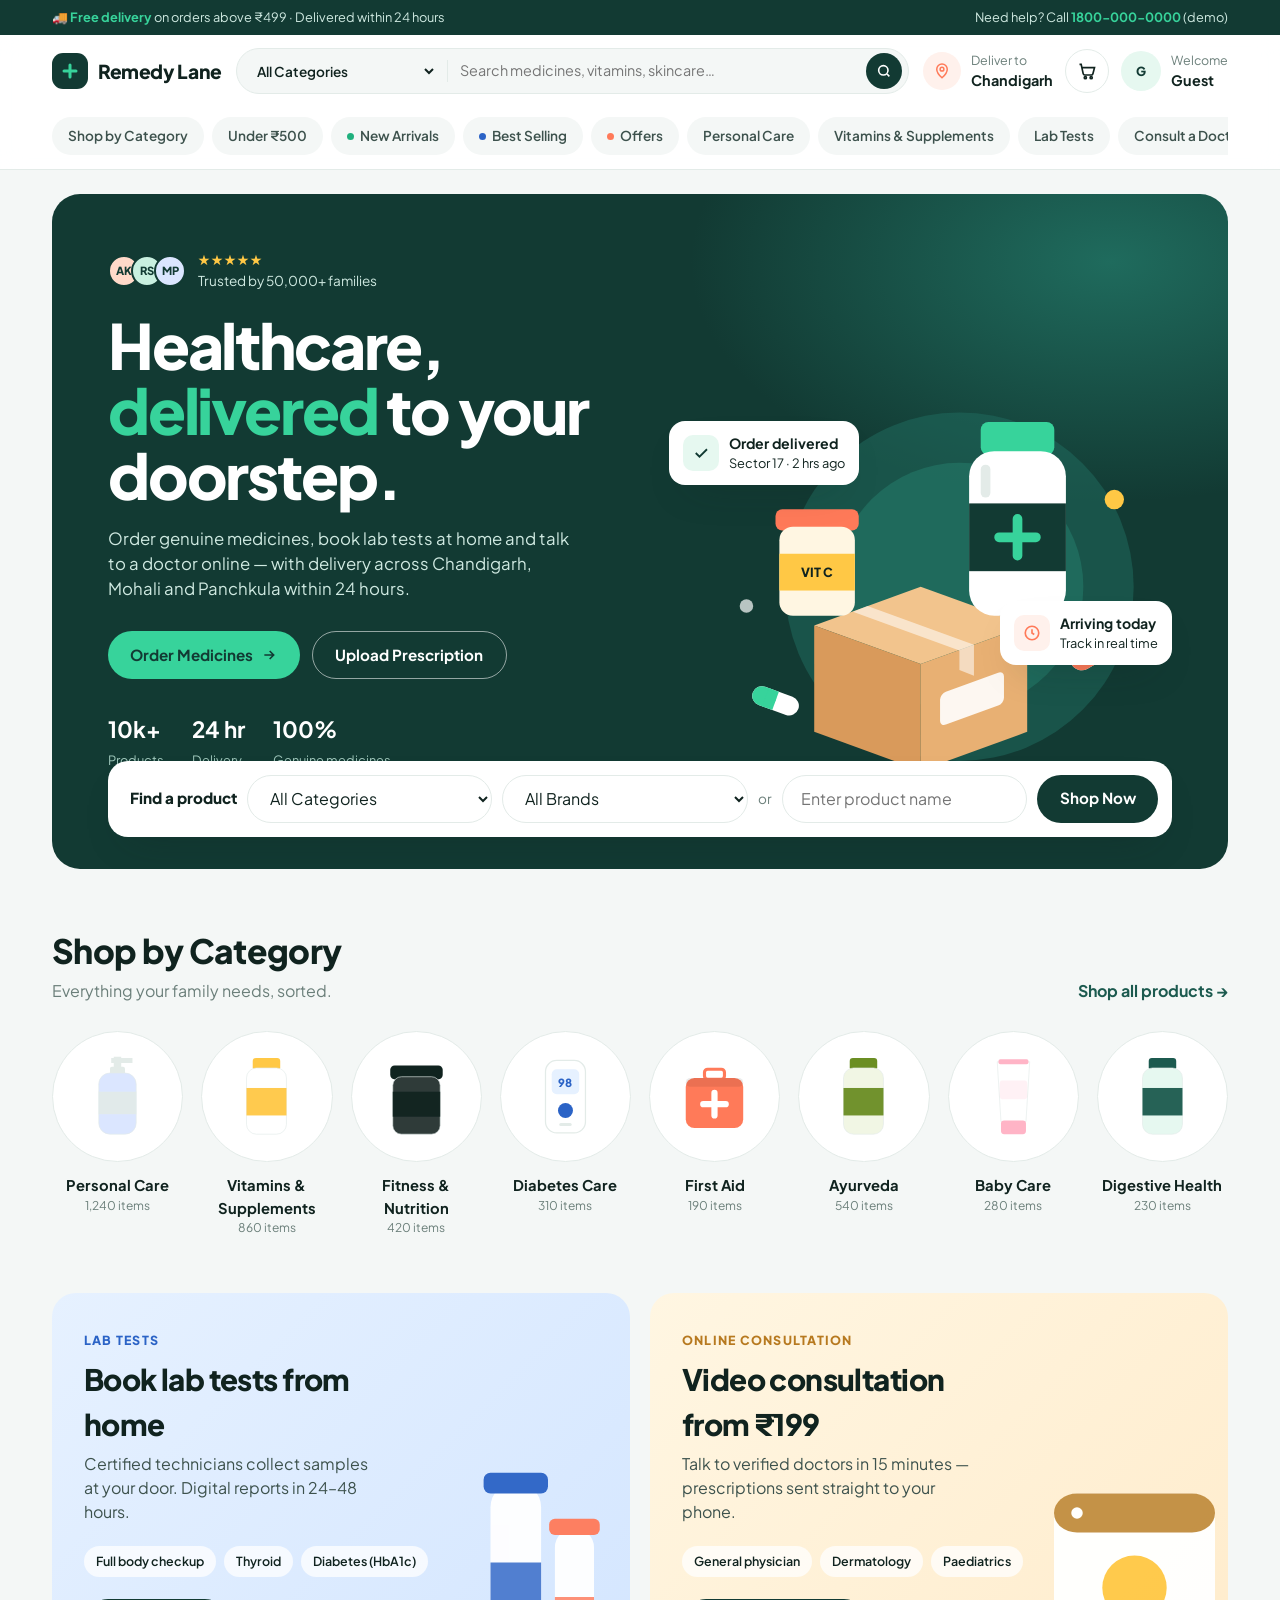
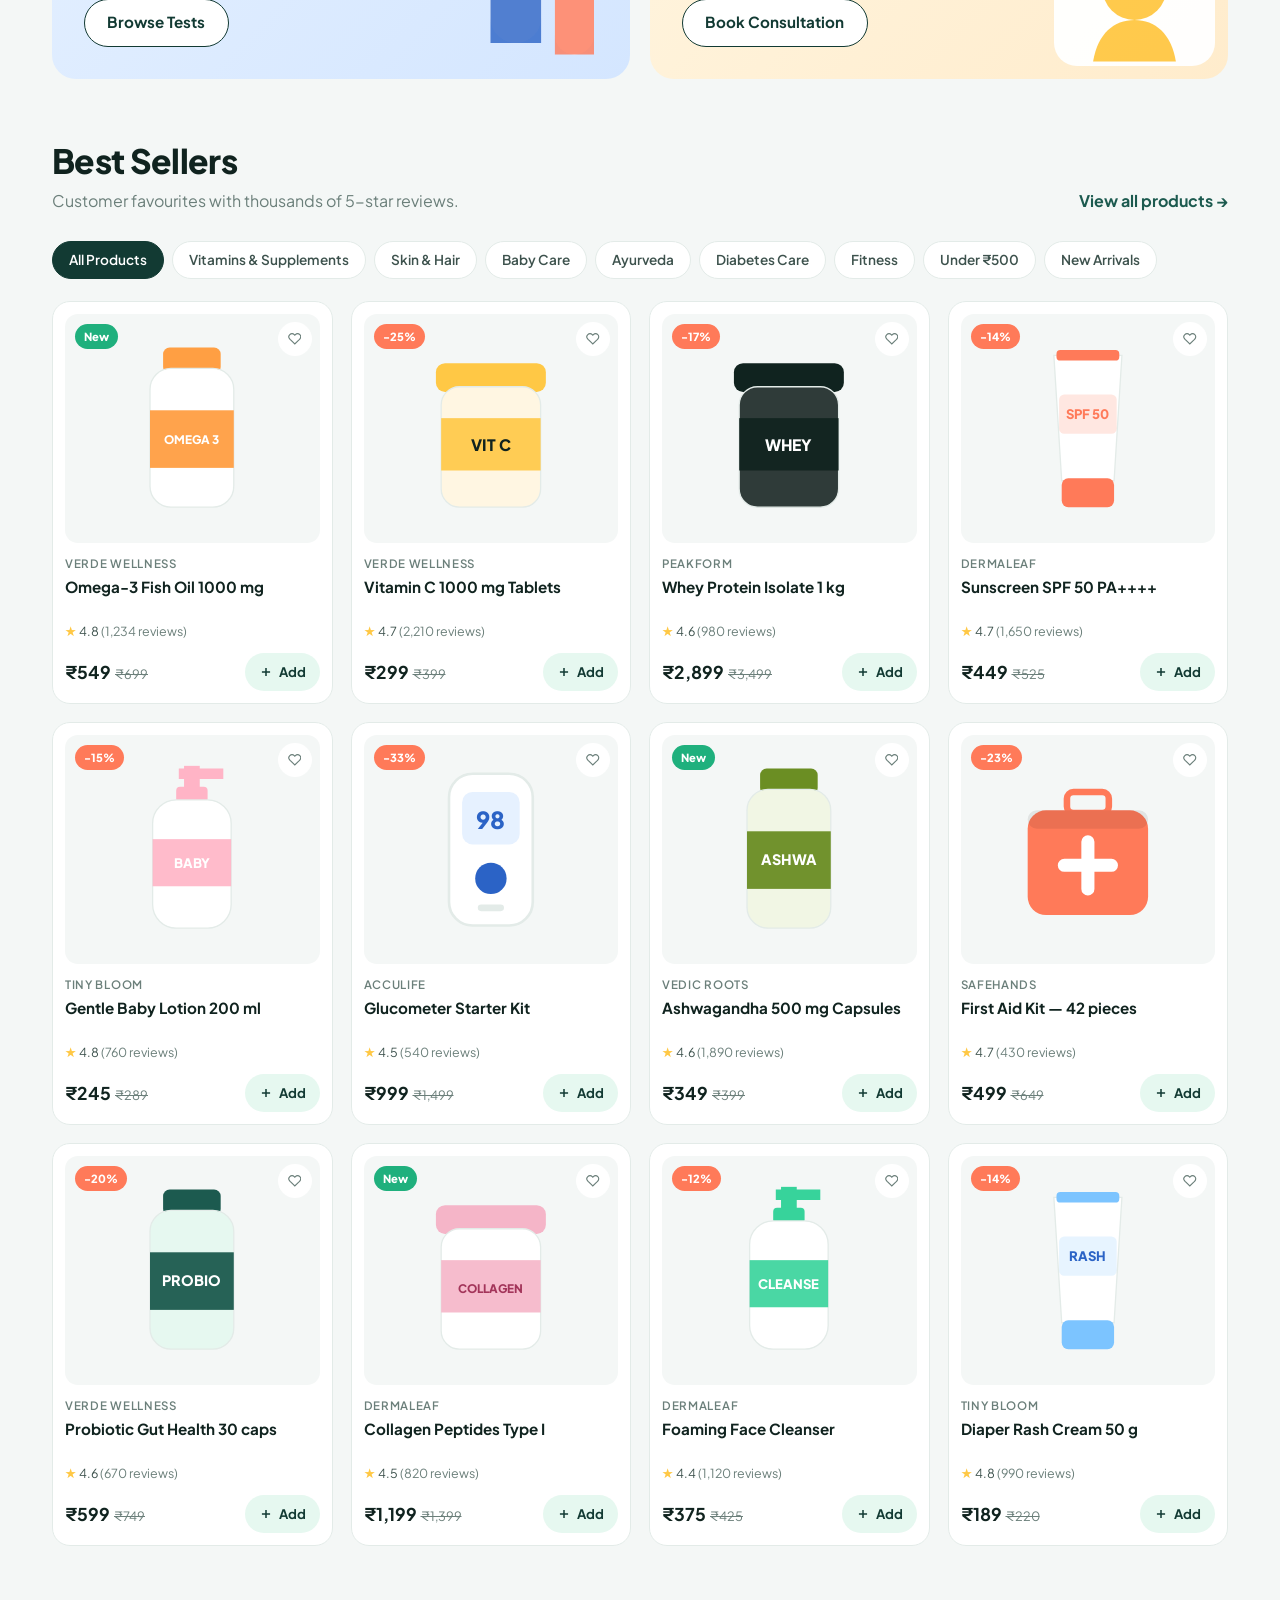
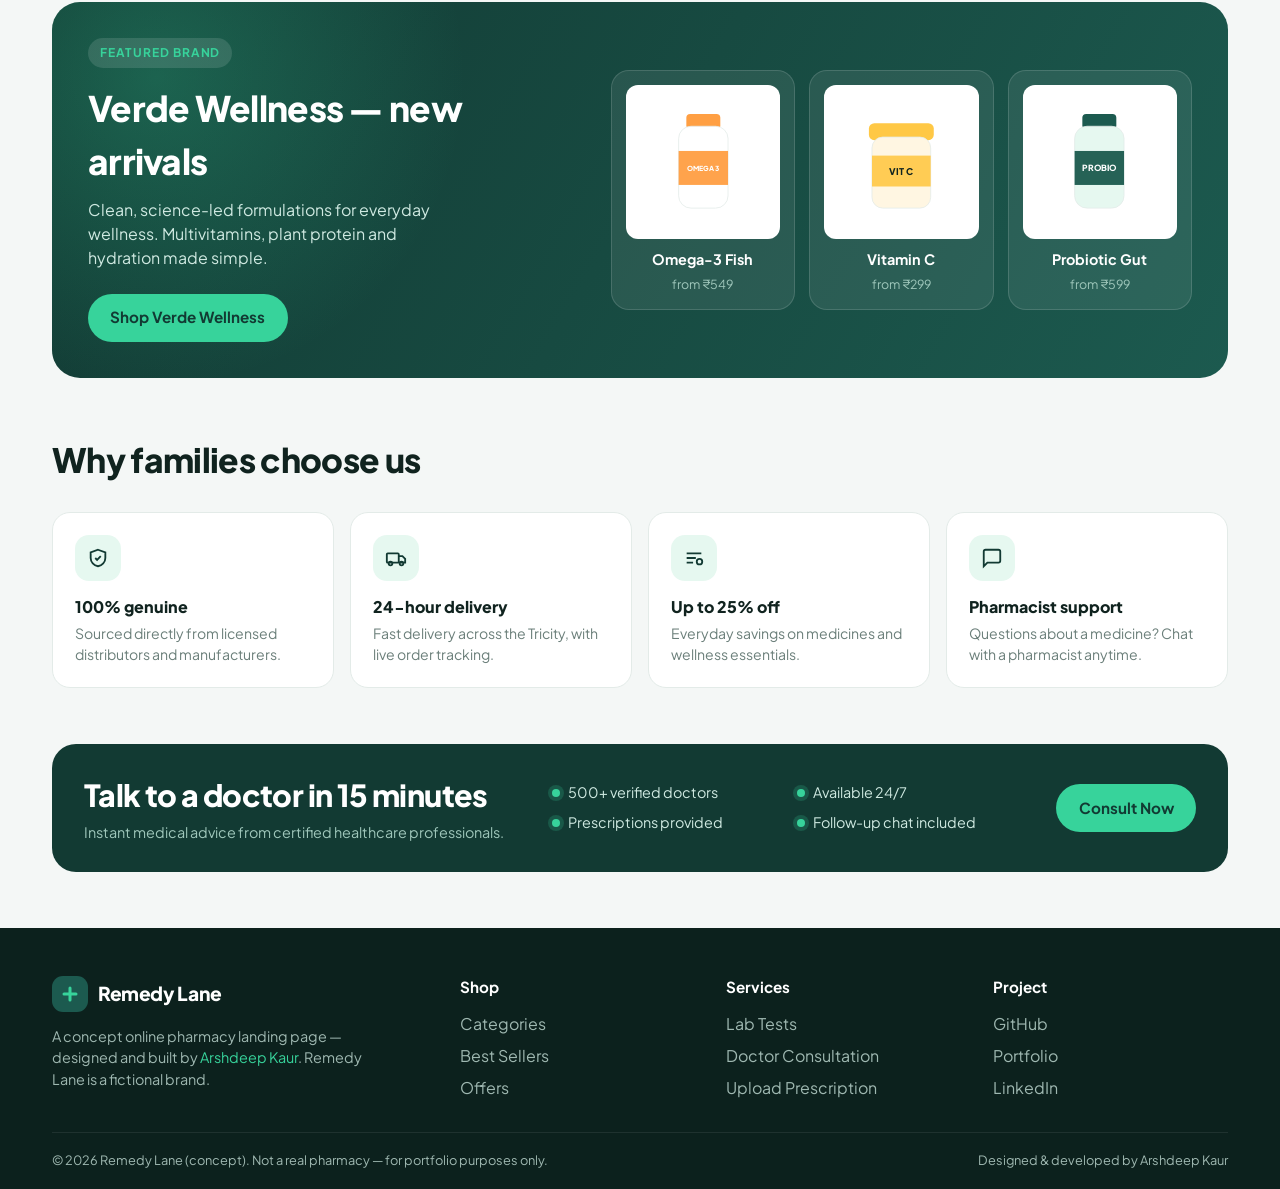
==== index.html @ 4206d6f5 "Add Remedy Lane pharmacy landing page" ====
<!DOCTYPE html>
<html lang="en">
<head>
  <!-- =========================================================
       Remedy Lane — Online Pharmacy Landing Page
       Concept project by Arshdeep Kaur. Fictional brand.
       Single file, no build step, no external JS/CSS frameworks.
       ========================================================= -->
  <meta charset="UTF-8" />
  <meta name="viewport" content="width=device-width, initial-scale=1.0" />
  <title>Remedy Lane — Medicines & Wellness Delivered in Chandigarh</title>
  <meta name="description" content="Order medicines, vitamins and wellness products online, book lab tests at home and consult doctors by video. Delivery across Chandigarh, Mohali and Panchkula within 24 hours." />
  <meta name="author" content="Arshdeep Kaur" />
  <meta name="theme-color" content="#123a33" />
  <link rel="canonical" href="https://arshiiiverse.github.io/remedy-lane/" />
  <meta property="og:title" content="Remedy Lane — Healthcare delivered to your doorstep" />
  <meta property="og:description" content="Medicines, lab tests and doctor consultations — delivered within 24 hours." />
  <meta property="og:type" content="website" />
  <meta property="og:url" content="https://arshiiiverse.github.io/remedy-lane/" />
  <link rel="icon" href="data:image/svg+xml,%3Csvg xmlns='http://www.w3.org/2000/svg' viewBox='0 0 64 64'%3E%3Crect width='64' height='64' rx='16' fill='%23123a33'/%3E%3Cpath d='M32 16v32M16 32h32' stroke='%2337d39b' stroke-width='9' stroke-linecap='round'/%3E%3C/svg%3E" />

  <link rel="preconnect" href="https://fonts.googleapis.com" />
  <link rel="preconnect" href="https://fonts.gstatic.com" crossorigin />
  <link href="https://fonts.googleapis.com/css2?family=Plus+Jakarta+Sans:wght@400;500;600;700;800&display=swap" rel="stylesheet" />

  <script type="application/ld+json">
  {
    "@context": "https://schema.org",
    "@type": "Pharmacy",
    "name": "Remedy Lane",
    "description": "Online pharmacy with 24-hour medicine delivery, home lab tests and video doctor consultations.",
    "areaServed": ["Chandigarh", "Mohali", "Panchkula"],
    "url": "https://arshiiiverse.github.io/remedy-lane/"
  }
  </script>

  <style>
    /* ---------- Tokens ---------- */
    :root {
      --ink: #10231f;
      --ink-soft: #3d524d;
      --muted: #6b7f7a;
      --line: #e3ebe8;
      --bg: #f4f7f6;
      --surface: #ffffff;
      --brand: #123a33;        /* deep pine */
      --brand-2: #1c5a4f;
      --mint: #37d39b;         /* action green */
      --mint-dark: #1fb07d;
      --mint-tint: #e6f8f0;
      --coral: #ff7a59;        /* discounts / badges */
      --sun: #ffc845;
      --radius: 18px;
      --shadow: 0 18px 40px -22px rgba(16, 35, 31, .35);
    }

    /* ---------- Base ---------- */
    *, *::before, *::after { box-sizing: border-box; }
    html { scroll-behavior: smooth; }
    body {
      margin: 0; font-family: 'Plus Jakarta Sans', system-ui, sans-serif;
      color: var(--ink); background: var(--bg); line-height: 1.5;
      -webkit-font-smoothing: antialiased;
    }
    h1, h2, h3, h4, p { margin: 0; }
    a { color: inherit; text-decoration: none; }
    button, input, select { font: inherit; color: inherit; }
    button { cursor: pointer; border: 0; background: none; }
    img, svg { display: block; max-width: 100%; }
    ul { list-style: none; margin: 0; padding: 0; }
    :focus-visible { outline: 2px solid var(--mint-dark); outline-offset: 3px; border-radius: 8px; }
    .sr-only { position: absolute; width: 1px; height: 1px; overflow: hidden; clip: rect(0 0 0 0); white-space: nowrap; }

    .wrap { width: 100%; max-width: 1240px; margin-inline: auto; padding-inline: 20px; }
    @media (min-width: 768px) { .wrap { padding-inline: 32px; } }
    section { padding-block: 56px; scroll-margin-top: 130px; }

    .btn {
      display: inline-flex; align-items: center; justify-content: center; gap: .5rem;
      height: 48px; padding: 0 1.4rem; border-radius: 999px; font-weight: 700; font-size: .95rem;
      transition: background .2s, color .2s, transform .15s, box-shadow .2s; white-space: nowrap;
    }
    .btn:active { transform: translateY(1px); }
    .btn-mint { background: var(--mint); color: var(--brand); }
    .btn-mint:hover { background: #4fe0ab; box-shadow: 0 10px 24px -10px rgba(55, 211, 155, .8); }
    .btn-ghost { border: 1.5px solid rgba(255,255,255,.55); color: #fff; }
    .btn-ghost:hover { background: rgba(255,255,255,.1); }
    .btn-dark { background: var(--brand); color: #fff; }
    .btn-dark:hover { background: var(--brand-2); }
    .btn-outline { border: 1.5px solid var(--brand); color: var(--brand); background: #fff; }
    .btn-outline:hover { background: var(--brand); color: #fff; }

    .section-head { display: flex; align-items: end; justify-content: space-between; gap: 1rem; margin-bottom: 28px; flex-wrap: wrap; }
    .section-head h2 { font-size: clamp(1.6rem, 3vw, 2.1rem); font-weight: 800; letter-spacing: -.02em; }
    .section-head p { color: var(--muted); margin-top: 4px; }
    .link-arrow { font-weight: 700; color: var(--brand-2); display: inline-flex; align-items: center; gap: .35rem; }
    .link-arrow:hover { color: var(--mint-dark); }

    /* ---------- Top strip ---------- */
    .strip { background: var(--brand); color: #cfe9e1; font-size: .8rem; }
    .strip .wrap { display: flex; justify-content: space-between; gap: 1rem; padding-block: 8px; }
    .strip b { color: var(--mint); }
    .strip .hide-sm { display: none; }
    @media (min-width: 768px) { .strip .hide-sm { display: block; } }

    /* ---------- Header ---------- */
    .header { position: sticky; top: 0; z-index: 40; background: rgba(255,255,255,.92); backdrop-filter: blur(12px); border-bottom: 1px solid var(--line); }
    .header-row { display: flex; align-items: center; gap: 14px; height: 72px; }
    .logo { display: flex; align-items: center; gap: 10px; font-weight: 800; font-size: 1.2rem; letter-spacing: -.02em; flex-shrink: 0; }
    .logo-mark { width: 36px; height: 36px; border-radius: 11px; background: var(--brand); display: grid; place-items: center; }
    .search {
      flex: 1; display: none; align-items: center; height: 46px; background: var(--bg);
      border: 1px solid var(--line); border-radius: 999px; padding: 0 6px 0 16px; gap: 10px;
    }
    .search select { border: 0; background: transparent; font-weight: 600; font-size: .85rem; padding-right: 4px; }
    .search .divider { width: 1px; height: 22px; background: var(--line); }
    .search input { flex: 1; border: 0; background: transparent; outline: none; font-size: .9rem; min-width: 0; }
    .search button { width: 36px; height: 36px; border-radius: 50%; background: var(--brand); color: #fff; display: grid; place-items: center; }
    .location { display: none; align-items: center; gap: 10px; font-size: .78rem; color: var(--muted); }
    .location .pin { width: 38px; height: 38px; border-radius: 50%; background: #fff1ec; color: var(--coral); display: grid; place-items: center; }
    .location b { display: block; color: var(--ink); font-size: .9rem; }
    .icon-btn { position: relative; width: 44px; height: 44px; border-radius: 50%; border: 1px solid var(--line); display: grid; place-items: center; background: #fff; flex-shrink: 0; }
    .icon-btn:hover { border-color: var(--brand); }
    .cart-count {
      position: absolute; top: -4px; right: -4px; min-width: 20px; height: 20px; padding: 0 5px; border-radius: 999px;
      background: var(--coral); color: #fff; font-size: .7rem; font-weight: 800; display: grid; place-items: center;
      transform: scale(0); transition: transform .2s;
    }
    .cart-count.show { transform: scale(1); }
    .cart-count.bump { animation: bump .35s; }
    @keyframes bump { 50% { transform: scale(1.35); } }
    .account { display: none; align-items: center; gap: 10px; font-size: .78rem; color: var(--muted); }
    .account .avatar { width: 40px; height: 40px; border-radius: 50%; background: var(--mint-tint); color: var(--brand); font-weight: 800; display: grid; place-items: center; }
    .account b { display: block; color: var(--ink); font-size: .9rem; }
    .header-right { margin-left: auto; display: flex; align-items: center; gap: 12px; }
    @media (min-width: 900px) { .search { display: flex; } .header-right { margin-left: 0; } }
    @media (min-width: 1100px) { .location, .account { display: flex; } }

    .cat-nav { display: flex; gap: 8px; overflow-x: auto; padding-block: 10px 14px; scrollbar-width: none; }
    .cat-nav::-webkit-scrollbar { display: none; }
    .cat-nav a {
      flex-shrink: 0; height: 38px; padding: 0 16px; border-radius: 999px; background: var(--bg);
      display: inline-flex; align-items: center; gap: 6px; font-size: .85rem; font-weight: 600; color: var(--ink-soft);
      transition: background .2s, color .2s;
    }
    .cat-nav a:hover { background: var(--brand); color: #fff; }
    .cat-nav .dot { width: 7px; height: 7px; border-radius: 50%; }

    /* ---------- Hero ---------- */
    .hero { padding-top: 24px; padding-bottom: 0; }
    .hero-card {
      position: relative; overflow: hidden; border-radius: 28px; color: #fff;
      background: radial-gradient(700px 400px at 90% 10%, #1f6b5d 0%, transparent 60%), var(--brand);
      padding: 40px 24px 0;
    }
    @media (min-width: 768px) { .hero-card { padding: 56px 56px 0; } }
    .hero-grid { display: grid; gap: 32px; align-items: center; }
    @media (min-width: 960px) { .hero-grid { grid-template-columns: 1.05fr 1fr; } }
    .trust { display: inline-flex; align-items: center; gap: 12px; font-size: .85rem; color: #cfe9e1; }
    .faces { display: flex; }
    .faces span { width: 32px; height: 32px; border-radius: 50%; border: 2px solid var(--brand); display: grid; place-items: center; font-size: .7rem; font-weight: 800; color: var(--brand); }
    .faces span + span { margin-left: -9px; }
    .stars { color: var(--sun); letter-spacing: 1px; }
    .hero h1 { font-size: clamp(2.3rem, 5.4vw, 3.9rem); line-height: 1.04; font-weight: 800; letter-spacing: -.035em; margin-top: 22px; }
    .hero h1 em { font-style: normal; color: var(--mint); }
    .hero-lead { color: #cfe9e1; font-size: 1.05rem; max-width: 470px; margin-top: 18px; }
    .hero-ctas { display: flex; flex-wrap: wrap; gap: 12px; margin-top: 30px; }
    .hero-stats { display: flex; gap: 28px; margin-top: 34px; flex-wrap: wrap; }
    .hero-stats b { display: block; font-size: 1.4rem; }
    .hero-stats span { font-size: .8rem; color: #9fc7bb; }

    /* Hero illustration */
    .hero-art { position: relative; min-height: 360px; align-self: end; }
    .hero-art svg.scene { width: 100%; height: auto; max-width: 520px; margin-left: auto; }
    .float {
      position: absolute; background: #fff; color: var(--ink); border-radius: 16px; padding: 12px 14px;
      box-shadow: var(--shadow); display: flex; align-items: center; gap: 10px; font-size: .8rem;
      animation: floaty 5s ease-in-out infinite;
    }
    .float b { display: block; font-size: .88rem; }
    .float .ic { width: 36px; height: 36px; border-radius: 10px; display: grid; place-items: center; flex-shrink: 0; }
    .float-1 { top: 14%; left: 0; }
    .float-2 { bottom: 26%; right: 0; animation-delay: -2.5s; }
    @keyframes floaty { 50% { transform: translateY(-8px); } }
    @media (max-width: 520px) { .float-1 { left: -6px; top: 4%; } .float-2 { right: -6px; } }

    /* Product finder bar */
    .finder {
      position: relative; z-index: 2; background: #fff; color: var(--ink); border-radius: 20px;
      padding: 16px; display: grid; gap: 10px; margin: 0 -8px 24px; box-shadow: var(--shadow);
    }
    @media (min-width: 860px) {
      .finder { grid-template-columns: auto 1fr 1fr auto 1fr auto; align-items: center; margin: -10px 0 32px; padding: 14px 14px 14px 22px; }
    }
    .finder label.title { font-weight: 800; font-size: .95rem; }
    .finder select, .finder input {
      height: 48px; border: 1.5px solid var(--line); border-radius: 999px; padding: 0 18px; background: #fff; width: 100%; outline: none;
    }
    .finder select:focus, .finder input:focus { border-color: var(--mint-dark); }
    .finder .or { text-align: center; color: var(--muted); font-size: .85rem; }

    /* ---------- Categories ---------- */
    .cats { display: grid; grid-template-columns: repeat(auto-fill, minmax(118px, 1fr)); gap: 18px; }
    .cat { text-align: center; }
    .cat .circle {
      aspect-ratio: 1; border-radius: 50%; background: #fff; border: 1px solid var(--line);
      display: grid; place-items: center; transition: transform .25s, box-shadow .25s, border-color .25s;
    }
    .cat .circle svg { width: 58%; }
    .cat:hover .circle { transform: translateY(-4px); box-shadow: var(--shadow); border-color: var(--mint); }
    .cat h3 { font-size: .92rem; font-weight: 700; margin-top: 12px; }
    .cat p { font-size: .75rem; color: var(--muted); }

    /* ---------- Service cards ---------- */
    .services { display: grid; gap: 20px; }
    @media (min-width: 860px) { .services { grid-template-columns: 1fr 1fr; } }
    .service {
      position: relative; overflow: hidden; border-radius: 24px; padding: 32px; min-height: 250px;
      display: flex; flex-direction: column; justify-content: space-between; gap: 22px;
    }
    .service.lab { background: linear-gradient(135deg, #e6f1ff, #d4e6ff); }
    .service.doc { background: linear-gradient(135deg, #fff6e2, #ffeccc); }
    .service .kicker { font-size: .78rem; font-weight: 800; letter-spacing: .1em; text-transform: uppercase; }
    .service.lab .kicker { color: #2b63c6; }
    .service.doc .kicker { color: #b7791f; }
    .service h3 { font-size: clamp(1.4rem, 2.4vw, 1.85rem); font-weight: 800; letter-spacing: -.02em; margin-top: 8px; max-width: 300px; }
    .service p { color: var(--ink-soft); margin-top: 6px; max-width: 290px; }
    .service ul { display: flex; flex-wrap: wrap; gap: 8px; }
    .service li { background: rgba(255,255,255,.75); border-radius: 999px; padding: 6px 12px; font-size: .78rem; font-weight: 600; }
    .service .art { position: absolute; right: -10px; bottom: -10px; width: 46%; max-width: 230px; opacity: .95; }
    @media (max-width: 520px) { .service .art { width: 38%; opacity: .5; } }

    /* ---------- Products ---------- */
    .tabs { display: flex; gap: 8px; overflow-x: auto; scrollbar-width: none; margin-bottom: 22px; }
    .tabs::-webkit-scrollbar { display: none; }
    .tab {
      flex-shrink: 0; height: 38px; padding: 0 16px; border-radius: 999px; border: 1.5px solid var(--line);
      background: #fff; font-size: .85rem; font-weight: 600; color: var(--ink-soft); transition: all .2s;
    }
    .tab:hover { border-color: var(--brand); }
    .tab[aria-selected="true"] { background: var(--brand); border-color: var(--brand); color: #fff; }

    .grid { display: grid; grid-template-columns: repeat(2, 1fr); gap: 14px; }
    @media (min-width: 720px) { .grid { grid-template-columns: repeat(3, 1fr); gap: 18px; } }
    @media (min-width: 1040px) { .grid { grid-template-columns: repeat(4, 1fr); } }
    .card {
      background: #fff; border: 1px solid var(--line); border-radius: var(--radius); padding: 12px;
      display: flex; flex-direction: column; transition: transform .25s, box-shadow .25s; animation: fadeIn .4s both;
    }
    .card:hover { transform: translateY(-4px); box-shadow: var(--shadow); }
    @keyframes fadeIn { from { opacity: 0; transform: translateY(8px); } }
    .card .thumb { position: relative; border-radius: 13px; background: var(--bg); aspect-ratio: 1 / .9; display: grid; place-items: center; }
    .card .thumb svg { width: 62%; height: 80%; }
    .badge { position: absolute; top: 10px; left: 10px; font-size: .7rem; font-weight: 800; padding: 4px 9px; border-radius: 999px; color: #fff; background: var(--coral); }
    .badge.new { background: var(--mint-dark); }
    .wish { position: absolute; top: 8px; right: 8px; width: 34px; height: 34px; border-radius: 50%; background: #fff; display: grid; place-items: center; color: var(--muted); transition: color .2s, transform .2s; }
    .wish:hover { transform: scale(1.08); }
    .wish[aria-pressed="true"] { color: var(--coral); }
    .wish[aria-pressed="true"] svg { fill: currentColor; }
    .card .meta { font-size: .72rem; color: var(--muted); margin-top: 12px; text-transform: uppercase; letter-spacing: .06em; font-weight: 600; }
    .card h3 { font-size: .95rem; font-weight: 700; margin-top: 4px; line-height: 1.3; min-height: 2.6em; }
    .rating { font-size: .78rem; color: var(--ink-soft); margin-top: 6px; }
    .rating .stars { font-size: .8rem; }
    .price-row { display: flex; align-items: center; justify-content: space-between; gap: 8px; margin-top: 12px; flex-wrap: wrap; }
    .price b { font-size: 1.1rem; }
    .price s { color: var(--muted); font-size: .8rem; margin-left: 4px; }
    .add {
      height: 38px; padding: 0 14px; border-radius: 999px; background: var(--mint-tint); color: var(--brand);
      font-size: .82rem; font-weight: 700; display: inline-flex; align-items: center; gap: 6px; transition: background .2s, color .2s;
    }
    .add:hover { background: var(--brand); color: #fff; }
    .add.added { background: var(--mint); color: var(--brand); }
    .empty { grid-column: 1 / -1; text-align: center; padding: 40px; color: var(--muted); background: #fff; border-radius: var(--radius); border: 1px dashed var(--line); }

    /* ---------- Brand band ---------- */
    .brand-band {
      border-radius: 28px; overflow: hidden; display: grid; color: #fff;
      background: linear-gradient(120deg, var(--brand) 0%, var(--brand-2) 100%);
    }
    @media (min-width: 900px) { .brand-band { grid-template-columns: 1fr 1.25fr; } }
    .brand-band .left { padding: 36px; display: flex; flex-direction: column; justify-content: space-between; gap: 24px; background: radial-gradient(circle at 20% 20%, rgba(55,211,155,.25), transparent 60%); }
    .brand-band .left h3 { font-size: clamp(1.6rem, 3vw, 2.2rem); font-weight: 800; letter-spacing: -.02em; }
    .brand-band .left p { color: #cfe9e1; margin-top: 10px; max-width: 360px; }
    .brand-band .tag { display: inline-block; background: rgba(255,255,255,.12); border-radius: 999px; padding: 6px 12px; font-size: .75rem; font-weight: 700; letter-spacing: .08em; text-transform: uppercase; color: var(--mint); }
    .brand-band .right { padding: 36px; display: grid; grid-template-columns: repeat(3, 1fr); gap: 14px; align-content: center; }
    @media (max-width: 560px) { .brand-band .right { grid-template-columns: 1fr 1fr; padding-top: 0; } }
    .mini { background: rgba(255,255,255,.08); border: 1px solid rgba(255,255,255,.14); border-radius: 18px; padding: 14px; text-align: center; transition: background .2s; }
    .mini:hover { background: rgba(255,255,255,.14); }
    .mini .pic { background: #fff; border-radius: 12px; aspect-ratio: 1; display: grid; place-items: center; }
    .mini .pic svg { width: 60%; height: 80%; }
    .mini b { display: block; margin-top: 10px; font-size: .9rem; }
    .mini span { font-size: .78rem; color: #9fc7bb; }

    /* ---------- Why us ---------- */
    .why { display: grid; grid-template-columns: repeat(auto-fit, minmax(220px, 1fr)); gap: 16px; }
    .why-item { background: #fff; border: 1px solid var(--line); border-radius: var(--radius); padding: 22px; }
    .why-item .ic { width: 46px; height: 46px; border-radius: 14px; background: var(--mint-tint); color: var(--brand); display: grid; place-items: center; }
    .why-item h3 { font-size: 1rem; font-weight: 800; margin-top: 14px; }
    .why-item p { font-size: .88rem; color: var(--muted); margin-top: 4px; }

    /* ---------- Doctor CTA ---------- */
    .doctor-cta {
      border-radius: 24px; background: var(--brand); color: #fff; padding: 28px 32px;
      display: grid; gap: 22px; align-items: center;
    }
    @media (min-width: 900px) { .doctor-cta { grid-template-columns: 1.2fr 1.3fr auto; } }
    .doctor-cta h2 { font-size: clamp(1.4rem, 2.6vw, 1.9rem); font-weight: 800; letter-spacing: -.02em; }
    .doctor-cta p { color: #9fc7bb; font-size: .9rem; margin-top: 4px; }
    .checks { display: grid; gap: 8px; font-size: .9rem; color: #cfe9e1; }
    @media (min-width: 600px) { .checks { grid-template-columns: 1fr 1fr; } }
    .checks li { display: flex; align-items: center; gap: 8px; }
    .checks li::before { content: ""; width: 8px; height: 8px; border-radius: 50%; background: var(--mint); box-shadow: 0 0 0 4px rgba(55,211,155,.2); }

    /* ---------- Footer ---------- */
    footer { background: #0c211d; color: #9fb8b1; margin-top: 56px; }
    .foot { display: grid; gap: 32px; padding-block: 48px 32px; grid-template-columns: repeat(2, 1fr); }
    @media (min-width: 860px) { .foot { grid-template-columns: 1.6fr repeat(3, 1fr); } }
    .foot .about { grid-column: 1 / -1; }
    @media (min-width: 860px) { .foot .about { grid-column: auto; } }
    .foot h4 { color: #fff; font-size: .95rem; margin-bottom: 14px; }
    .foot li + li { margin-top: 8px; }
    .foot a:hover { color: var(--mint); }
    .foot .logo { color: #fff; }
    .foot .about p { margin-top: 14px; max-width: 320px; font-size: .9rem; }
    .copyright { border-top: 1px solid rgba(255,255,255,.08); padding-block: 18px; font-size: .8rem; display: flex; justify-content: space-between; gap: 12px; flex-wrap: wrap; }

    /* ---------- Toast ---------- */
    .toast {
      position: fixed; left: 50%; bottom: 24px; z-index: 60; transform: translate(-50%, 150%); opacity: 0;
      background: var(--ink); color: #fff; padding: 12px 18px; border-radius: 12px; font-size: .9rem;
      transition: transform .3s, opacity .3s; box-shadow: var(--shadow); max-width: calc(100vw - 32px);
      display: flex; align-items: center; gap: 10px;
    }
    .toast.show { transform: translate(-50%, 0); opacity: 1; }
    .toast .tick { width: 22px; height: 22px; border-radius: 50%; background: var(--mint); color: var(--brand); display: grid; place-items: center; font-weight: 900; font-size: .75rem; }

    @media (prefers-reduced-motion: reduce) {
      html { scroll-behavior: auto; }
      *, *::before, *::after { animation: none !important; transition-duration: .01ms !important; }
    }
  </style>
</head>

<body>
  <a href="#main" class="sr-only">Skip to content</a>

  <!-- Top strip -->
  <div class="strip">
    <div class="wrap">
      <p>🚚 <b>Free delivery</b> on orders above ₹499 · Delivered within 24 hours</p>
      <p class="hide-sm">Need help? Call <b>1800-000-0000</b> (demo)</p>
    </div>
  </div>

  <!-- Header -->
  <header class="header">
    <div class="wrap">
      <div class="header-row">
        <a href="#top" class="logo" aria-label="Remedy Lane home">
          <span class="logo-mark"><svg width="18" height="18" viewBox="0 0 24 24" aria-hidden="true"><path d="M12 4v16M4 12h16" stroke="#37d39b" stroke-width="4" stroke-linecap="round"/></svg></span>
          Remedy Lane
        </a>

        <form class="search" role="search" id="header-search">
          <label class="sr-only" for="search-cat">Category</label>
          <select id="search-cat">
            <option value="all">All Categories</option>
          </select>
          <span class="divider"></span>
          <label class="sr-only" for="search-input">Search</label>
          <input id="search-input" type="search" placeholder="Search medicines, vitamins, skincare…" />
          <button type="submit" aria-label="Search"><svg width="16" height="16" viewBox="0 0 24 24" fill="none" stroke="currentColor" stroke-width="2.4"><circle cx="11" cy="11" r="7"/><path d="M20 20l-3.5-3.5"/></svg></button>
        </form>

        <div class="header-right">
          <div class="location">
            <span class="pin"><svg width="18" height="18" viewBox="0 0 24 24" fill="none" stroke="currentColor" stroke-width="2"><path d="M12 21s-7-6.1-7-11.5A7 7 0 0 1 19 9.5C19 14.9 12 21 12 21z"/><circle cx="12" cy="9.5" r="2.5"/></svg></span>
            <span>Deliver to<b>Chandigarh</b></span>
          </div>
          <button class="icon-btn" id="cart-btn" aria-label="Cart, 0 items">
            <svg width="20" height="20" viewBox="0 0 24 24" fill="none" stroke="currentColor" stroke-width="2"><path d="M3 4h2l2.4 11.2a2 2 0 0 0 2 1.6h7.7a2 2 0 0 0 2-1.5L21 8H6"/><circle cx="10" cy="20" r="1.3"/><circle cx="17" cy="20" r="1.3"/></svg>
            <span class="cart-count" id="cart-count">0</span>
          </button>
          <div class="account">
            <span class="avatar">G</span>
            <span>Welcome<b>Guest</b></span>
          </div>
        </div>
      </div>

      <nav class="cat-nav" aria-label="Quick links">
        <a href="#categories">Shop by Category</a>
        <a href="#best-sellers" data-quick="under">Under ₹500</a>
        <a href="#best-sellers" data-quick="new"><span class="dot" style="background:var(--mint-dark)"></span>New Arrivals</a>
        <a href="#best-sellers"><span class="dot" style="background:#2b63c6"></span>Best Selling</a>
        <a href="#best-sellers" data-quick="offer"><span class="dot" style="background:var(--coral)"></span>Offers</a>
        <a href="#best-sellers" data-quick="skin">Personal Care</a>
        <a href="#best-sellers" data-quick="vitamins">Vitamins & Supplements</a>
        <a href="#services">Lab Tests</a>
        <a href="#doctor">Consult a Doctor</a>
      </nav>
    </div>
  </header>

  <main id="main">
    <!-- ================= HERO ================= -->
    <section class="hero" id="top">
      <div class="wrap">
        <div class="hero-card">
          <div class="hero-grid">
            <div>
              <div class="trust">
                <span class="faces" aria-hidden="true">
                  <span style="background:#ffd9c9">AK</span><span style="background:#c9f0e0">RS</span><span style="background:#dbe6ff">MP</span>
                </span>
                <span><span class="stars" aria-hidden="true">★★★★★</span><br />Trusted by 50,000+ families</span>
              </div>
              <h1>Healthcare, <em>delivered</em> to your doorstep.</h1>
              <p class="hero-lead">Order genuine medicines, book lab tests at home and talk to a doctor online — with delivery across Chandigarh, Mohali and Panchkula within 24 hours.</p>
              <div class="hero-ctas">
                <a href="#best-sellers" class="btn btn-mint">Order Medicines
                  <svg width="16" height="16" viewBox="0 0 24 24" fill="none" stroke="currentColor" stroke-width="2.4"><path d="M5 12h14M13 6l6 6-6 6"/></svg>
                </a>
                <button type="button" class="btn btn-ghost" id="upload-rx">Upload Prescription</button>
              </div>
              <div class="hero-stats">
                <div><b>10k+</b><span>Products</span></div>
                <div><b>24 hr</b><span>Delivery</span></div>
                <div><b>100%</b><span>Genuine medicines</span></div>
              </div>
            </div>

            <!-- Illustration: original SVG scene -->
            <div class="hero-art" aria-hidden="true">
              <svg class="scene" viewBox="0 0 520 420">
                <circle cx="300" cy="230" r="180" fill="#1f6b5d" opacity=".55"/>
                <circle cx="300" cy="230" r="128" fill="#26806f" opacity=".5"/>
                <!-- Box -->
                <g transform="translate(150 230)">
                  <path d="M0 40 L110 0 L220 40 L110 80 Z" fill="#f2c48d"/>
                  <path d="M0 40 L110 80 L110 190 L0 150 Z" fill="#d99a5b"/>
                  <path d="M220 40 L110 80 L110 190 L220 150 Z" fill="#e8b073"/>
                  <path d="M55 20 L165 60 L165 92 L150 86 L150 66 L40 26 Z" fill="#fff" opacity=".55"/>
                  <rect x="130" y="110" width="66" height="34" rx="6" transform="skewY(-20) translate(0 48)" fill="#fff" opacity=".9"/>
                </g>
                <!-- Big bottle -->
                <g transform="translate(300 60)">
                  <rect x="22" y="0" width="76" height="34" rx="8" fill="#37d39b"/>
                  <rect x="10" y="30" width="100" height="170" rx="26" fill="#ffffff"/>
                  <rect x="10" y="84" width="100" height="70" fill="#123a33"/>
                  <path d="M60 100v38M41 119h38" stroke="#37d39b" stroke-width="10" stroke-linecap="round"/>
                  <rect x="22" y="44" width="10" height="34" rx="5" fill="#e3ebe8"/>
                </g>
                <!-- Tub -->
                <g transform="translate(110 150)">
                  <rect x="0" y="0" width="86" height="22" rx="7" fill="#ff7a59"/>
                  <rect x="4" y="18" width="78" height="92" rx="14" fill="#fff6e2"/>
                  <rect x="4" y="46" width="78" height="38" fill="#ffc845"/>
                  <text x="43" y="70" text-anchor="middle" font-family="Plus Jakarta Sans, sans-serif" font-weight="800" font-size="13" fill="#10231f">VIT C</text>
                </g>
                <!-- Pills -->
                <g transform="translate(410 300) rotate(-30)">
                  <rect width="58" height="24" rx="12" fill="#fff"/><rect width="29" height="24" rx="12" fill="#ff7a59"/><rect x="17" width="12" height="24" fill="#ff7a59"/>
                </g>
                <g transform="translate(90 330) rotate(20)">
                  <rect width="50" height="20" rx="10" fill="#fff"/><rect width="25" height="20" rx="10" fill="#37d39b"/><rect x="14" width="11" height="20" fill="#37d39b"/>
                </g>
                <circle cx="460" cy="140" r="10" fill="#ffc845"/>
                <circle cx="80" cy="250" r="7" fill="#fff" opacity=".7"/>
              </svg>
              <div class="float float-1">
                <span class="ic" style="background:var(--mint-tint);color:var(--brand)">
                  <svg width="18" height="18" viewBox="0 0 24 24" fill="none" stroke="currentColor" stroke-width="2.4"><path d="M5 12l5 5L20 7"/></svg>
                </span>
                <span><b>Order delivered</b>Sector 17 · 2 hrs ago</span>
              </div>
              <div class="float float-2">
                <span class="ic" style="background:#fff1ec;color:var(--coral)">
                  <svg width="18" height="18" viewBox="0 0 24 24" fill="none" stroke="currentColor" stroke-width="2.2"><circle cx="12" cy="12" r="9"/><path d="M12 7v5l3 2"/></svg>
                </span>
                <span><b>Arriving today</b>Track in real time</span>
              </div>
            </div>
          </div>

          <!-- Product finder -->
          <form class="finder" id="finder">
            <label class="title" for="finder-cat">Find a product</label>
            <select id="finder-cat" aria-label="Category"><option value="all">All Categories</option></select>
            <select id="finder-brand" aria-label="Brand"><option value="all">All Brands</option></select>
            <span class="or">or</span>
            <input id="finder-sku" type="text" placeholder="Enter product name" aria-label="Product name" />
            <button type="submit" class="btn btn-dark">Shop Now</button>
          </form>
        </div>
      </div>
    </section>

    <!-- ================= CATEGORIES ================= -->
    <section id="categories">
      <div class="wrap">
        <div class="section-head">
          <div>
            <h2>Shop by Category</h2>
            <p>Everything your family needs, sorted.</p>
          </div>
          <a href="#best-sellers" class="link-arrow">Shop all products →</a>
        </div>
        <ul class="cats" id="cats"></ul>
      </div>
    </section>

    <!-- ================= SERVICES ================= -->
    <section id="services" style="padding-top:0">
      <div class="wrap services">
        <article class="service lab">
          <div>
            <p class="kicker">Lab Tests</p>
            <h3>Book lab tests from home</h3>
            <p>Certified technicians collect samples at your door. Digital reports in 24–48 hours.</p>
          </div>
          <ul><li>Full body checkup</li><li>Thyroid</li><li>Diabetes (HbA1c)</li></ul>
          <a href="#" class="btn btn-outline" style="align-self:flex-start" data-toast="Lab test booking opens soon (demo)">Browse Tests</a>
          <svg class="art" viewBox="0 0 200 200" aria-hidden="true">
            <rect x="70" y="20" width="44" height="140" rx="22" fill="#fff"/>
            <rect x="70" y="90" width="44" height="70" rx="0" fill="#2b63c6" opacity=".85"/>
            <rect x="64" y="12" width="56" height="18" rx="6" fill="#2b63c6"/>
            <rect x="126" y="60" width="34" height="110" rx="17" fill="#fff"/>
            <rect x="126" y="120" width="34" height="50" fill="#ff7a59" opacity=".85"/>
            <rect x="121" y="52" width="44" height="14" rx="5" fill="#ff7a59"/>
          </svg>
        </article>
        <article class="service doc" id="doctor">
          <div>
            <p class="kicker">Online Consultation</p>
            <h3>Video consultation from ₹199</h3>
            <p>Talk to verified doctors in 15 minutes — prescriptions sent straight to your phone.</p>
          </div>
          <ul><li>General physician</li><li>Dermatology</li><li>Paediatrics</li></ul>
          <a href="#" class="btn btn-outline" style="align-self:flex-start" data-toast="Consultations open soon (demo)">Book Consultation</a>
          <svg class="art" viewBox="0 0 200 200" aria-hidden="true">
            <rect x="40" y="30" width="140" height="150" rx="20" fill="#fff"/>
            <rect x="40" y="30" width="140" height="34" rx="20" fill="#b7791f" opacity=".85"/>
            <circle cx="110" cy="112" r="28" fill="#ffc845"/>
            <path d="M74 176c4-24 18-36 36-36s32 12 36 36" fill="#ffc845"/>
            <circle cx="60" cy="47" r="5" fill="#fff"/>
          </svg>
        </article>
      </div>
    </section>

    <!-- ================= BEST SELLERS ================= -->
    <section id="best-sellers" style="padding-top:0">
      <div class="wrap">
        <div class="section-head">
          <div>
            <h2>Best Sellers</h2>
            <p>Customer favourites with thousands of 5-star reviews.</p>
          </div>
          <a href="#best-sellers" class="link-arrow" data-filter-link="all">View all products →</a>
        </div>
        <div class="tabs" role="tablist" id="tabs" aria-label="Filter products"></div>
        <div class="grid" id="products" aria-live="polite"></div>
      </div>
    </section>

    <!-- ================= FEATURED BRAND ================= -->
    <section style="padding-top:0">
      <div class="wrap">
        <div class="brand-band">
          <div class="left">
            <div>
              <span class="tag">Featured brand</span>
              <h3 style="margin-top:14px">Verde Wellness — new arrivals</h3>
              <p>Clean, science-led formulations for everyday wellness. Multivitamins, plant protein and hydration made simple.</p>
            </div>
            <a href="#best-sellers" class="btn btn-mint" style="align-self:flex-start" data-filter-link="vitamins">Shop Verde Wellness</a>
          </div>
          <div class="right" id="brand-minis"></div>
        </div>
      </div>
    </section>

    <!-- ================= WHY US ================= -->
    <section style="padding-top:0">
      <div class="wrap">
        <div class="section-head"><div><h2>Why families choose us</h2></div></div>
        <div class="why">
          <div class="why-item">
            <span class="ic"><svg width="22" height="22" viewBox="0 0 24 24" fill="none" stroke="currentColor" stroke-width="2"><path d="M12 3l8 3v6c0 4.5-3.4 8.3-8 9-4.6-.7-8-4.5-8-9V6l8-3z"/><path d="M9 12l2 2 4-4"/></svg></span>
            <h3>100% genuine</h3><p>Sourced directly from licensed distributors and manufacturers.</p>
          </div>
          <div class="why-item">
            <span class="ic"><svg width="22" height="22" viewBox="0 0 24 24" fill="none" stroke="currentColor" stroke-width="2"><rect x="2" y="7" width="13" height="10" rx="1"/><path d="M15 10h4l3 3v4h-7"/><circle cx="6" cy="18" r="2"/><circle cx="18" cy="18" r="2"/></svg></span>
            <h3>24-hour delivery</h3><p>Fast delivery across the Tricity, with live order tracking.</p>
          </div>
          <div class="why-item">
            <span class="ic"><svg width="22" height="22" viewBox="0 0 24 24" fill="none" stroke="currentColor" stroke-width="2"><path d="M4 7h16M4 12h10M4 17h7"/><circle cx="18" cy="16" r="3"/></svg></span>
            <h3>Up to 25% off</h3><p>Everyday savings on medicines and wellness essentials.</p>
          </div>
          <div class="why-item">
            <span class="ic"><svg width="22" height="22" viewBox="0 0 24 24" fill="none" stroke="currentColor" stroke-width="2"><path d="M21 15a2 2 0 0 1-2 2H7l-4 4V5a2 2 0 0 1 2-2h14a2 2 0 0 1 2 2z"/></svg></span>
            <h3>Pharmacist support</h3><p>Questions about a medicine? Chat with a pharmacist anytime.</p>
          </div>
        </div>
      </div>
    </section>

    <!-- ================= DOCTOR CTA ================= -->
    <section style="padding-top:0;padding-bottom:0">
      <div class="wrap">
        <div class="doctor-cta">
          <div>
            <h2>Talk to a doctor in 15 minutes</h2>
            <p>Instant medical advice from certified healthcare professionals.</p>
          </div>
          <ul class="checks">
            <li>500+ verified doctors</li>
            <li>Available 24/7</li>
            <li>Prescriptions provided</li>
            <li>Follow-up chat included</li>
          </ul>
          <a href="#" class="btn btn-mint" data-toast="Consultations open soon (demo)">Consult Now</a>
        </div>
      </div>
    </section>
  </main>

  <footer>
    <div class="wrap">
      <div class="foot">
        <div class="about">
          <a href="#top" class="logo">
            <span class="logo-mark" style="background:#1c5a4f"><svg width="18" height="18" viewBox="0 0 24 24" aria-hidden="true"><path d="M12 4v16M4 12h16" stroke="#37d39b" stroke-width="4" stroke-linecap="round"/></svg></span>
            Remedy Lane
          </a>
          <p>A concept online pharmacy landing page — designed and built by <a href="https://arshiiiverse.github.io" style="color:#37d39b">Arshdeep Kaur</a>. Remedy Lane is a fictional brand.</p>
        </div>
        <div>
          <h4>Shop</h4>
          <ul><li><a href="#categories">Categories</a></li><li><a href="#best-sellers">Best Sellers</a></li><li><a href="#best-sellers">Offers</a></li></ul>
        </div>
        <div>
          <h4>Services</h4>
          <ul><li><a href="#services">Lab Tests</a></li><li><a href="#doctor">Doctor Consultation</a></li><li><a href="#top">Upload Prescription</a></li></ul>
        </div>
        <div>
          <h4>Project</h4>
          <ul><li><a href="https://github.com/arshiiiverse">GitHub</a></li><li><a href="https://arshiiiverse.github.io">Portfolio</a></li><li><a href="https://www.linkedin.com/in/arshdeep-kaur-411302427">LinkedIn</a></li></ul>
        </div>
      </div>
      <div class="copyright">
        <p>© <span id="year"></span> Remedy Lane (concept). Not a real pharmacy — for portfolio purposes only.</p>
        <p>Designed &amp; developed by Arshdeep Kaur</p>
      </div>
    </div>
  </footer>

  <div class="toast" id="toast" role="status" aria-live="polite"><span class="tick">✓</span><span id="toast-text"></span></div>

  <script>
    (function () {
      'use strict';
      const $ = (s, c = document) => c.querySelector(s);
      const $$ = (s, c = document) => Array.from(c.querySelectorAll(s));

      /* ---------- Data ---------- */
      const CATEGORIES = [
        { id: 'skin',      name: 'Personal Care',          count: '1,240 items', shape: 'pump',   c: ['#e3ebe8', '#dbe6ff', '#2b63c6'] },
        { id: 'vitamins',  name: 'Vitamins & Supplements', count: '860 items',   shape: 'bottle', c: ['#ffc845', '#fff', '#10231f'] },
        { id: 'fitness',   name: 'Fitness & Nutrition',    count: '420 items',   shape: 'tub',    c: ['#10231f', '#2f3b39', '#37d39b'] },
        { id: 'diabetes',  name: 'Diabetes Care',          count: '310 items',   shape: 'device', c: ['#2b63c6', '#e6f1ff', '#2b63c6'] },
        { id: 'firstaid',  name: 'First Aid',              count: '190 items',   shape: 'kit',    c: ['#ff7a59', '#fff', '#ff7a59'] },
        { id: 'ayurveda',  name: 'Ayurveda',               count: '540 items',   shape: 'bottle', c: ['#6b8e23', '#f1f6e4', '#3f5a10'] },
        { id: 'baby',      name: 'Baby Care',              count: '280 items',   shape: 'tube',   c: ['#ffb4c6', '#fff', '#c2416a'] },
        { id: 'digestive', name: 'Digestive Health',       count: '230 items',   shape: 'bottle', c: ['#1c5a4f', '#e6f8f0', '#123a33'] }
      ];

      const PRODUCTS = [
        { name: 'Omega-3 Fish Oil 1000 mg',     cat: 'vitamins', brand: 'Verde Wellness', price: 549, mrp: 699, rating: 4.8, reviews: 1234, badge: 'new',  shape: 'bottle', c: ['#ff9f43', '#fff', '#c45a00'], label: 'OMEGA 3' },
        { name: 'Vitamin C 1000 mg Tablets',    cat: 'vitamins', brand: 'Verde Wellness', price: 299, mrp: 399, rating: 4.7, reviews: 2210, badge: 'off',  shape: 'tub',    c: ['#ffc845', '#fff6e2', '#10231f'], label: 'VIT C' },
        { name: 'Whey Protein Isolate 1 kg',    cat: 'fitness',  brand: 'PeakForm',       price: 2899, mrp: 3499, rating: 4.6, reviews: 980, badge: 'off', shape: 'tub',    c: ['#10231f', '#2f3b39', '#37d39b'], label: 'WHEY' },
        { name: 'Sunscreen SPF 50 PA++++',      cat: 'skin',     brand: 'DermaLeaf',      price: 449, mrp: 525, rating: 4.7, reviews: 1650, badge: 'off',  shape: 'tube',   c: ['#ff7a59', '#fff', '#ff7a59'], label: 'SPF 50' },
        { name: 'Gentle Baby Lotion 200 ml',    cat: 'baby',     brand: 'Tiny Bloom',     price: 245, mrp: 289, rating: 4.8, reviews: 760,  badge: 'off',  shape: 'pump',   c: ['#ffb4c6', '#fff', '#c2416a'], label: 'BABY' },
        { name: 'Glucometer Starter Kit',       cat: 'diabetes', brand: 'AccuLife',       price: 999, mrp: 1499, rating: 4.5, reviews: 540, badge: 'off',  shape: 'device', c: ['#2b63c6', '#e6f1ff', '#2b63c6'], label: '' },
        { name: 'Ashwagandha 500 mg Capsules',  cat: 'ayurveda', brand: 'Vedic Roots',    price: 349, mrp: 399, rating: 4.6, reviews: 1890, badge: 'new',  shape: 'bottle', c: ['#6b8e23', '#f1f6e4', '#3f5a10'], label: 'ASHWA' },
        { name: 'First Aid Kit — 42 pieces',    cat: 'firstaid', brand: 'SafeHands',      price: 499, mrp: 649, rating: 4.7, reviews: 430,  badge: 'off',  shape: 'kit',    c: ['#ff7a59', '#fff', '#ff7a59'], label: '' },
        { name: 'Probiotic Gut Health 30 caps', cat: 'digestive',brand: 'Verde Wellness', price: 599, mrp: 749, rating: 4.6, reviews: 670,  badge: 'off',  shape: 'bottle', c: ['#1c5a4f', '#e6f8f0', '#123a33'], label: 'PROBIO' },
        { name: 'Collagen Peptides Type I',     cat: 'vitamins', brand: 'DermaLeaf',      price: 1199, mrp: 1399, rating: 4.5, reviews: 820, badge: 'new', shape: 'tub',    c: ['#f5b5c8', '#fff', '#a3355a'], label: 'COLLAGEN' },
        { name: 'Foaming Face Cleanser',        cat: 'skin',     brand: 'DermaLeaf',      price: 375, mrp: 425, rating: 4.4, reviews: 1120, badge: 'off',  shape: 'pump',   c: ['#37d39b', '#fff', '#1c5a4f'], label: 'CLEANSE' },
        { name: 'Diaper Rash Cream 50 g',       cat: 'baby',     brand: 'Tiny Bloom',     price: 189, mrp: 220, rating: 4.8, reviews: 990,  badge: 'off',  shape: 'tube',   c: ['#7cc4ff', '#fff', '#2b63c6'], label: 'RASH' }
      ];

      const TABS = [
        { id: 'all', name: 'All Products' }, { id: 'vitamins', name: 'Vitamins & Supplements' },
        { id: 'skin', name: 'Skin & Hair' }, { id: 'baby', name: 'Baby Care' },
        { id: 'ayurveda', name: 'Ayurveda' }, { id: 'diabetes', name: 'Diabetes Care' },
        { id: 'fitness', name: 'Fitness' }, { id: 'under', name: 'Under ₹500' },
        { id: 'new', name: 'New Arrivals' }
      ];

      /* ---------- Product art (original SVG, no photos needed) ---------- */
      function art(shape, c, label) {
        const [main, body, ink] = c;
        const txt = (y, s = 10) => label ? `<text x="60" y="${y}" text-anchor="middle" font-family="Plus Jakarta Sans,sans-serif" font-weight="800" font-size="${s}" fill="${ink}">${label}</text>` : '';
        switch (shape) {
          case 'tub': return `<svg viewBox="0 0 120 140" aria-hidden="true"><rect x="18" y="20" width="84" height="22" rx="7" fill="${main}"/><rect x="22" y="38" width="76" height="92" rx="14" fill="${body}" stroke="#e3ebe8"/><rect x="22" y="62" width="76" height="40" fill="${main}" opacity=".9"/>${txt(87, label.length > 6 ? 9 : 12).replace(`fill="${ink}"`, `fill="${body === '#fff' || body === '#fff6e2' ? ink : '#fff'}"`)}</svg>`;
          case 'tube': return `<svg viewBox="0 0 120 140" aria-hidden="true"><path d="M34 14h52l-6 96H40z" fill="${body}" stroke="#e3ebe8"/><rect x="40" y="108" width="40" height="22" rx="5" fill="${main}"/><rect x="36" y="10" width="48" height="8" rx="3" fill="${main}"/><rect x="38" y="44" width="44" height="30" rx="4" fill="${main}" opacity=".18"/>${txt(63, 10)}</svg>`;
          case 'pump': return `<svg viewBox="0 0 120 140" aria-hidden="true"><rect x="54" y="6" width="12" height="18" fill="${main}"/><path d="M50 8h34v8H50z" fill="${main}"/><rect x="48" y="22" width="24" height="12" rx="3" fill="${main}"/><rect x="30" y="32" width="60" height="98" rx="18" fill="${body}" stroke="#e3ebe8"/><rect x="30" y="62" width="60" height="36" fill="${main}" opacity=".9"/>${txt(84, 10).replace(`fill="${ink}"`, 'fill="#fff"')}</svg>`;
          case 'device': return `<svg viewBox="0 0 120 140" aria-hidden="true"><rect x="28" y="12" width="64" height="116" rx="18" fill="#fff" stroke="#e3ebe8" stroke-width="2"/><rect x="38" y="26" width="44" height="40" rx="8" fill="${body}"/><text x="60" y="54" text-anchor="middle" font-family="Plus Jakarta Sans,sans-serif" font-weight="800" font-size="18" fill="${ink}">98</text><circle cx="60" cy="92" r="12" fill="${main}"/><rect x="50" y="112" width="20" height="5" rx="2.5" fill="#e3ebe8"/></svg>`;
          case 'kit': return `<svg viewBox="0 0 120 140" aria-hidden="true"><rect x="44" y="26" width="32" height="16" rx="5" fill="none" stroke="${main}" stroke-width="5"/><rect x="14" y="40" width="92" height="80" rx="14" fill="${main}"/><rect x="14" y="40" width="92" height="14" rx="7" fill="#000" opacity=".08"/><path d="M60 64v36M42 82h36" stroke="#fff" stroke-width="10" stroke-linecap="round"/></svg>`;
          default: return `<svg viewBox="0 0 120 140" aria-hidden="true"><rect x="38" y="8" width="44" height="20" rx="5" fill="${main}"/><rect x="28" y="24" width="64" height="106" rx="16" fill="${body}" stroke="#e3ebe8"/><rect x="28" y="56" width="64" height="44" fill="${main}" opacity=".95"/>${txt(82, label.length > 6 ? 9 : 11).replace(`fill="${ink}"`, 'fill="#fff"')}</svg>`;
        }
      }

      const rupee = n => '₹' + n.toLocaleString('en-IN');
      const discount = p => Math.round((1 - p.price / p.mrp) * 100);

      /* ---------- Render categories ---------- */
      $('#cats').innerHTML = CATEGORIES.map(c => `
        <li class="cat">
          <a href="#best-sellers" data-filter-link="${c.id}">
            <span class="circle">${art(c.shape, c.c, '')}</span>
            <h3>${c.name}</h3>
            <p>${c.count}</p>
          </a>
        </li>`).join('');

      /* ---------- Selects ---------- */
      const catOptions = CATEGORIES.map(c => `<option value="${c.id}">${c.name}</option>`).join('');
      $('#search-cat').insertAdjacentHTML('beforeend', catOptions);
      $('#finder-cat').insertAdjacentHTML('beforeend', catOptions);
      [...new Set(PRODUCTS.map(p => p.brand))].sort()
        .forEach(b => $('#finder-brand').insertAdjacentHTML('beforeend', `<option>${b}</option>`));

      /* ---------- Featured brand minis ---------- */
      $('#brand-minis').innerHTML = PRODUCTS.filter(p => p.brand === 'Verde Wellness').slice(0, 3).map(p => `
        <div class="mini">
          <div class="pic">${art(p.shape, p.c, p.label)}</div>
          <b>${p.name.split(' ').slice(0, 2).join(' ')}</b>
          <span>from ${rupee(p.price)}</span>
        </div>`).join('');

      /* ---------- Products + filtering ---------- */
      const state = { tab: 'all', query: '', brand: 'all' };
      const wished = new Set();

      $('#tabs').innerHTML = TABS.map(t =>
        `<button class="tab" role="tab" data-tab="${t.id}" aria-selected="${t.id === 'all'}">${t.name}</button>`).join('');

      function matches(p) {
        const t = state.tab;
        const okTab = t === 'all' || p.cat === t || (t === 'under' && p.price < 500) ||
                      (t === 'new' && p.badge === 'new') || (t === 'offer' && discount(p) >= 15);
        const okBrand = state.brand === 'all' || p.brand === state.brand;
        const q = state.query.trim().toLowerCase();
        const okQuery = !q || (p.name + ' ' + p.brand + ' ' + p.cat).toLowerCase().includes(q);
        return okTab && okBrand && okQuery;
      }

      function renderProducts() {
        const list = PRODUCTS.map((p, i) => ({ ...p, i })).filter(matches);
        $('#products').innerHTML = list.length ? list.map((p, n) => `
          <article class="card" style="animation-delay:${n * 40}ms">
            <div class="thumb">
              ${p.badge === 'new' ? '<span class="badge new">New</span>' : `<span class="badge">-${discount(p)}%</span>`}
              <button class="wish" data-wish="${p.i}" aria-pressed="${wished.has(p.i)}" aria-label="Save ${p.name} to wishlist">
                <svg width="16" height="16" viewBox="0 0 24 24" fill="none" stroke="currentColor" stroke-width="2"><path d="M20.8 4.6a5.5 5.5 0 0 0-7.8 0L12 5.7l-1-1.1a5.5 5.5 0 0 0-7.8 7.8l1 1.1L12 21l7.8-7.5 1-1.1a5.5 5.5 0 0 0 0-7.8z"/></svg>
              </button>
              ${art(p.shape, p.c, p.label)}
            </div>
            <p class="meta">${p.brand}</p>
            <h3>${p.name}</h3>
            <p class="rating"><span class="stars" aria-hidden="true">★</span> ${p.rating} <span style="color:var(--muted)">(${p.reviews.toLocaleString('en-IN')} reviews)</span></p>
            <div class="price-row">
              <p class="price"><b>${rupee(p.price)}</b><s>${rupee(p.mrp)}</s></p>
              <button class="add" data-add="${p.i}">
                <svg width="14" height="14" viewBox="0 0 24 24" fill="none" stroke="currentColor" stroke-width="2.6"><path d="M12 5v14M5 12h14"/></svg>Add
              </button>
            </div>
          </article>`).join('')
          : `<p class="empty">No products match your search. <button class="link-arrow" data-reset>Clear filters</button></p>`;
      }

      function setTab(id) {
        state.tab = id;
        $$('.tab').forEach(t => t.setAttribute('aria-selected', String(t.dataset.tab === id)));
        renderProducts();
      }

      $('#tabs').addEventListener('click', e => {
        const t = e.target.closest('.tab');
        if (!t) return;
        state.query = ''; state.brand = 'all';
        setTab(t.dataset.tab);
      });

      // Any link that jumps to products with a preset filter
      document.addEventListener('click', e => {
        const link = e.target.closest('[data-filter-link], [data-quick]');
        if (!link) return;
        const id = link.dataset.filterLink || link.dataset.quick;
        state.query = ''; state.brand = 'all';
        setTab(TABS.some(t => t.id === id) ? id : (id === 'offer' ? 'offer' : 'all'));
        if (id === 'offer') $$('.tab').forEach(t => t.setAttribute('aria-selected', 'false'));
      });

      /* ---------- Cart + wishlist ---------- */
      let cart = 0;
      const cartCount = $('#cart-count');
      $('#products').addEventListener('click', e => {
        const add = e.target.closest('[data-add]');
        const wish = e.target.closest('[data-wish]');
        const reset = e.target.closest('[data-reset]');
        if (add) {
          cart++;
          cartCount.textContent = cart;
          cartCount.classList.add('show');
          cartCount.classList.remove('bump'); void cartCount.offsetWidth; cartCount.classList.add('bump');
          $('#cart-btn').setAttribute('aria-label', `Cart, ${cart} item${cart > 1 ? 's' : ''}`);
          add.classList.add('added');
          add.lastChild.textContent = 'Added';
          setTimeout(() => { add.classList.remove('added'); add.lastChild.textContent = 'Add'; }, 1400);
          toast(`${PRODUCTS[add.dataset.add].name} added to cart`);
        }
        if (wish) {
          const i = Number(wish.dataset.wish);
          wished.has(i) ? wished.delete(i) : wished.add(i);
          wish.setAttribute('aria-pressed', String(wished.has(i)));
          toast(wished.has(i) ? 'Saved to wishlist' : 'Removed from wishlist');
        }
        if (reset) { state.query = ''; state.brand = 'all'; setTab('all'); }
      });

      $('#cart-btn').addEventListener('click', () =>
        toast(cart ? `You have ${cart} item${cart > 1 ? 's' : ''} in your cart (demo)` : 'Your cart is empty'));

      /* ---------- Search + finder ---------- */
      function runSearch(query, cat, brand) {
        state.query = query || '';
        state.brand = brand || 'all';
        setTab(cat || 'all');
        $('#best-sellers').scrollIntoView({ behavior: 'smooth' });
      }
      $('#header-search').addEventListener('submit', e => {
        e.preventDefault();
        runSearch($('#search-input').value, $('#search-cat').value);
      });
      $('#finder').addEventListener('submit', e => {
        e.preventDefault();
        runSearch($('#finder-sku').value, $('#finder-cat').value, $('#finder-brand').value);
      });

      /* ---------- Misc ---------- */
      const toastEl = $('#toast');
      let toastTimer;
      function toast(msg) {
        $('#toast-text').textContent = msg;
        toastEl.classList.add('show');
        clearTimeout(toastTimer);
        toastTimer = setTimeout(() => toastEl.classList.remove('show'), 2400);
      }
      $$('[data-toast]').forEach(el => el.addEventListener('click', e => { e.preventDefault(); toast(el.dataset.toast); }));
      $('#upload-rx').addEventListener('click', () => toast('Prescription upload opens soon (demo)'));
      $('#year').textContent = new Date().getFullYear();

      renderProducts();
    })();
  </script>
</body>
</html>
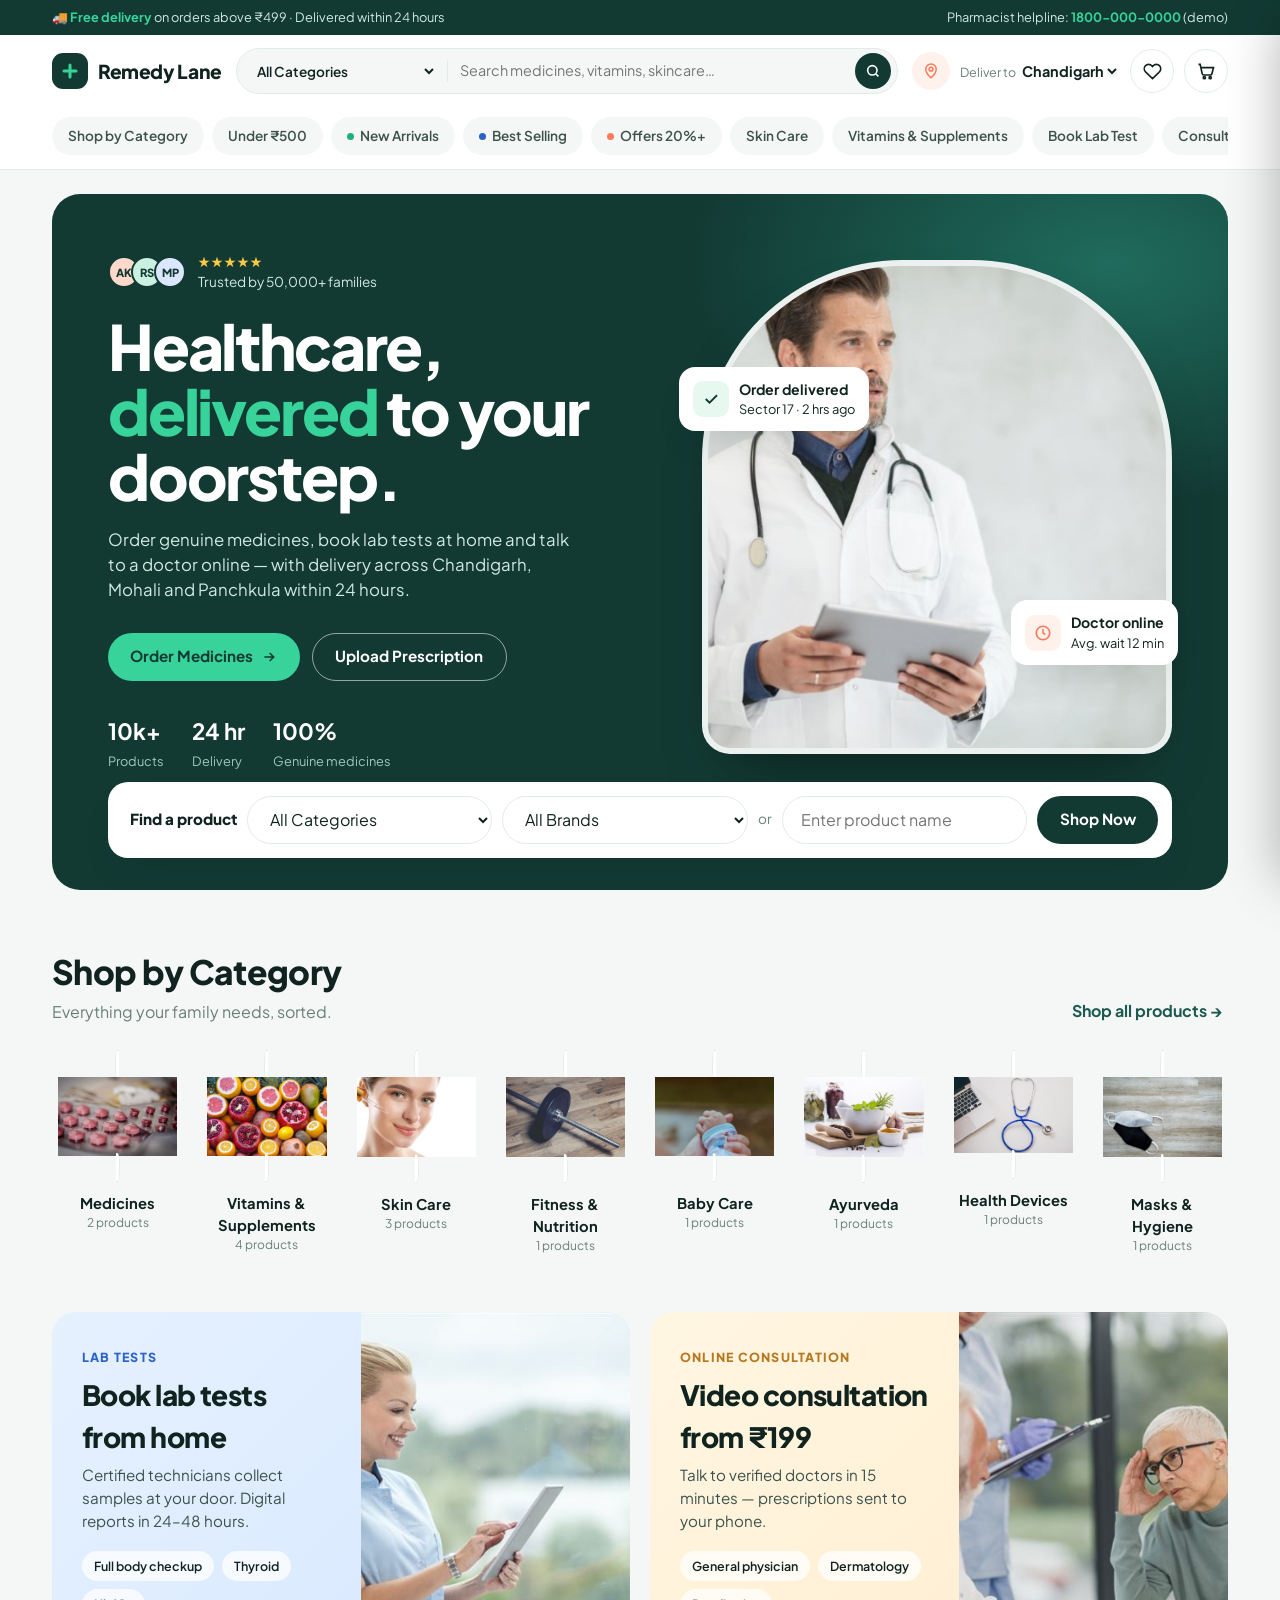
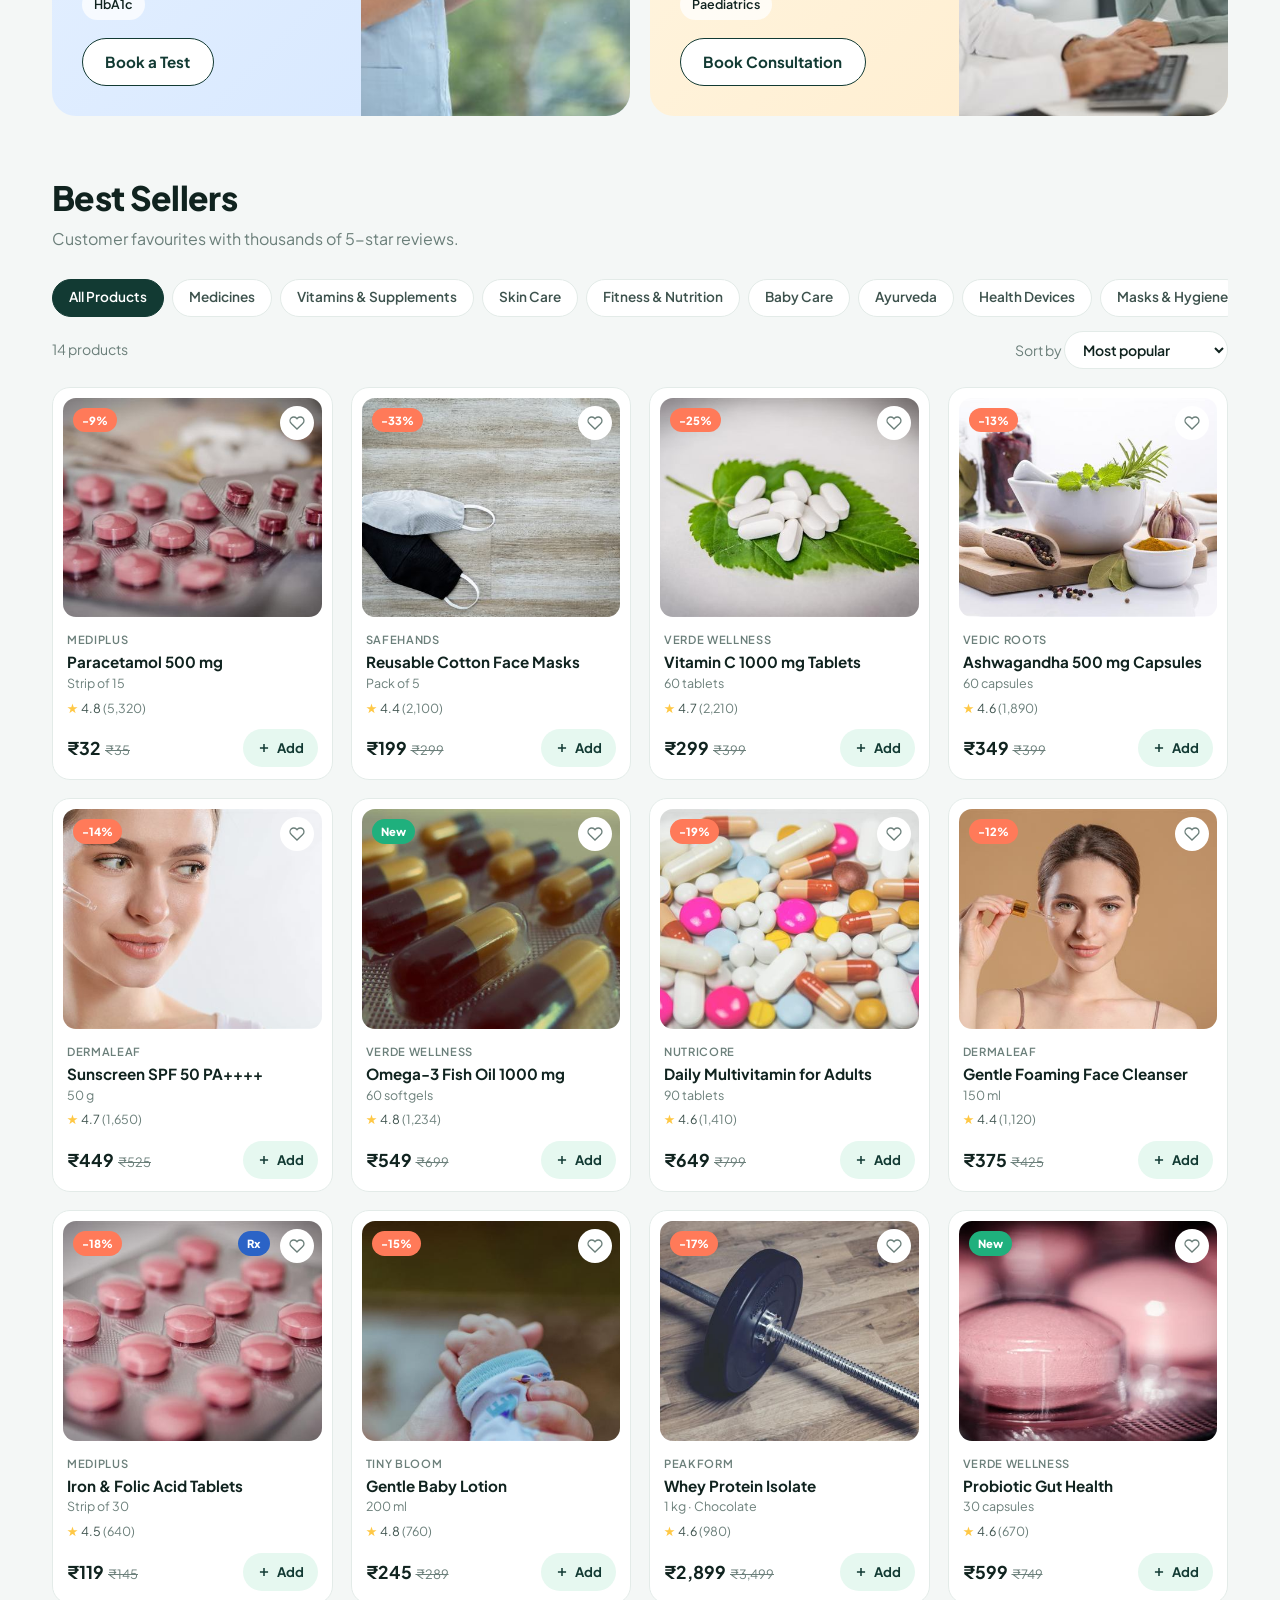
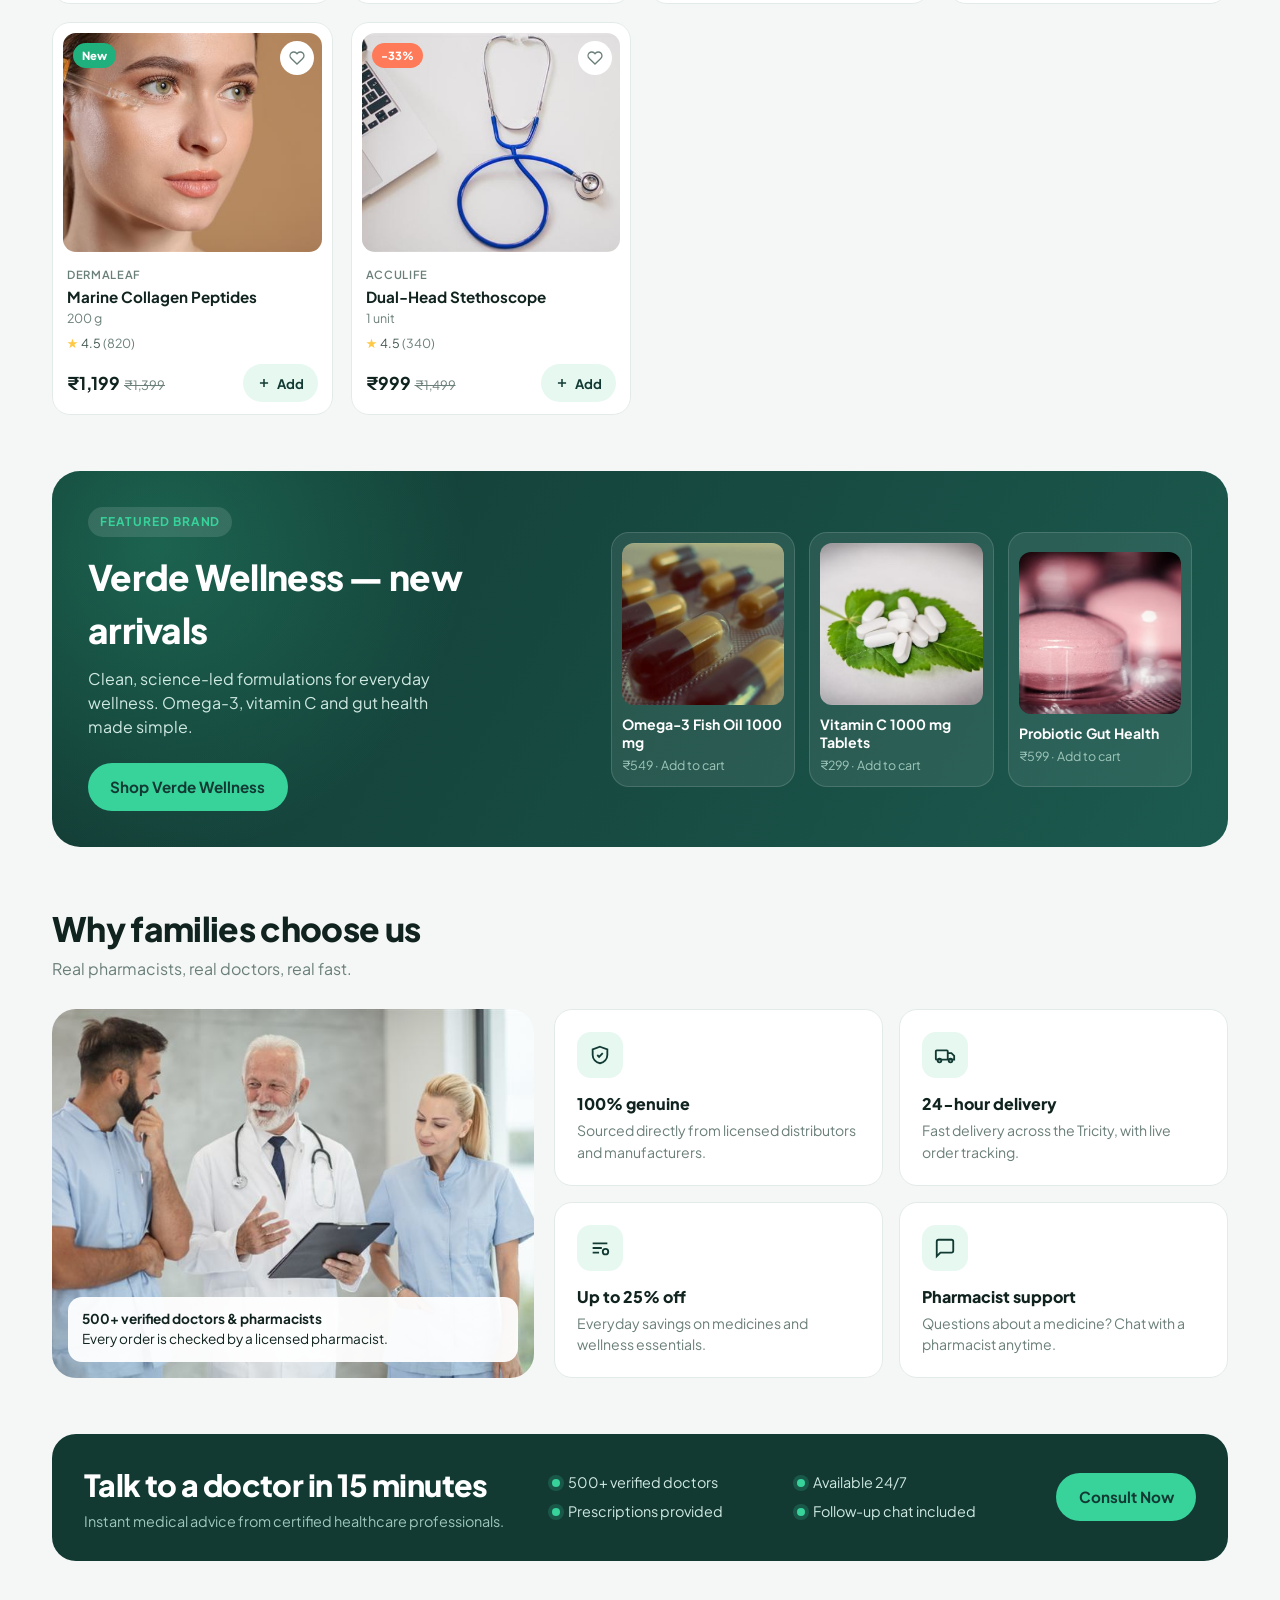
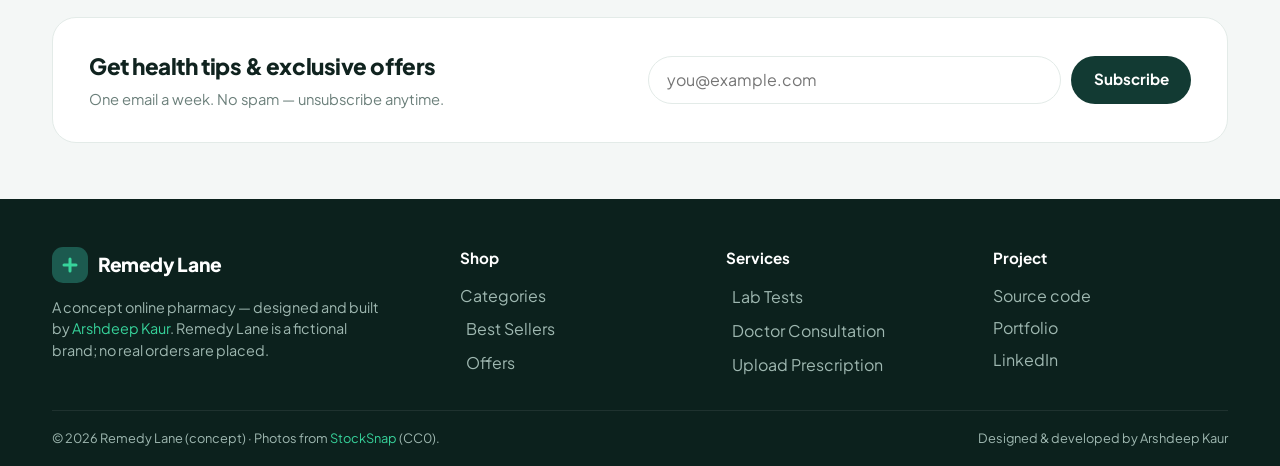
==== commit e4f1ee06: "Add real photos and working cart, checkout, prescription upload and bookings" ====
--- a/index.html
+++ b/index.html
@@ -4,7 +4,8 @@
   <!-- =========================================================
        Remedy Lane — Online Pharmacy Landing Page
        Concept project by Arshdeep Kaur. Fictional brand.
-       Single file, no build step, no external JS/CSS frameworks.
+       Single HTML file + /images. No frameworks, no build step.
+       Photos: StockSnap.io (CC0 public domain).
        ========================================================= -->
   <meta charset="UTF-8" />
   <meta name="viewport" content="width=device-width, initial-scale=1.0" />
@@ -17,11 +18,14 @@
   <meta property="og:description" content="Medicines, lab tests and doctor consultations — delivered within 24 hours." />
   <meta property="og:type" content="website" />
   <meta property="og:url" content="https://arshiiiverse.github.io/remedy-lane/" />
+  <meta property="og:image" content="https://arshiiiverse.github.io/remedy-lane/images/hero-doctor.jpg" />
+  <meta name="twitter:card" content="summary_large_image" />
   <link rel="icon" href="data:image/svg+xml,%3Csvg xmlns='http://www.w3.org/2000/svg' viewBox='0 0 64 64'%3E%3Crect width='64' height='64' rx='16' fill='%23123a33'/%3E%3Cpath d='M32 16v32M16 32h32' stroke='%2337d39b' stroke-width='9' stroke-linecap='round'/%3E%3C/svg%3E" />
 
   <link rel="preconnect" href="https://fonts.googleapis.com" />
   <link rel="preconnect" href="https://fonts.gstatic.com" crossorigin />
   <link href="https://fonts.googleapis.com/css2?family=Plus+Jakarta+Sans:wght@400;500;600;700;800&display=swap" rel="stylesheet" />
+  <link rel="preload" as="image" href="images/hero-doctor.jpg" />
 
   <script type="application/ld+json">
   {
@@ -30,7 +34,8 @@
     "name": "Remedy Lane",
     "description": "Online pharmacy with 24-hour medicine delivery, home lab tests and video doctor consultations.",
     "areaServed": ["Chandigarh", "Mohali", "Panchkula"],
-    "url": "https://arshiiiverse.github.io/remedy-lane/"
+    "url": "https://arshiiiverse.github.io/remedy-lane/",
+    "image": "https://arshiiiverse.github.io/remedy-lane/images/hero-doctor.jpg"
   }
   </script>
 
@@ -50,6 +55,7 @@
       --mint-tint: #e6f8f0;
       --coral: #ff7a59;        /* discounts / badges */
       --sun: #ffc845;
+      --danger: #d64545;
       --radius: 18px;
       --shadow: 0 18px 40px -22px rgba(16, 35, 31, .35);
     }
@@ -62,14 +68,17 @@
       color: var(--ink); background: var(--bg); line-height: 1.5;
       -webkit-font-smoothing: antialiased;
     }
+    body.locked { overflow: hidden; }
     h1, h2, h3, h4, p { margin: 0; }
     a { color: inherit; text-decoration: none; }
-    button, input, select { font: inherit; color: inherit; }
+    button, input, select, textarea { font: inherit; color: inherit; }
     button { cursor: pointer; border: 0; background: none; }
     img, svg { display: block; max-width: 100%; }
     ul { list-style: none; margin: 0; padding: 0; }
     :focus-visible { outline: 2px solid var(--mint-dark); outline-offset: 3px; border-radius: 8px; }
     .sr-only { position: absolute; width: 1px; height: 1px; overflow: hidden; clip: rect(0 0 0 0); white-space: nowrap; }
+    .skip { position: absolute; left: -999px; top: 8px; z-index: 100; background: #fff; padding: 8px 14px; border-radius: 8px; }
+    .skip:focus { left: 8px; }
 
     .wrap { width: 100%; max-width: 1240px; margin-inline: auto; padding-inline: 20px; }
     @media (min-width: 768px) { .wrap { padding-inline: 32px; } }
@@ -78,9 +87,10 @@
     .btn {
       display: inline-flex; align-items: center; justify-content: center; gap: .5rem;
       height: 48px; padding: 0 1.4rem; border-radius: 999px; font-weight: 700; font-size: .95rem;
-      transition: background .2s, color .2s, transform .15s, box-shadow .2s; white-space: nowrap;
+      transition: background .2s, color .2s, transform .15s, box-shadow .2s, opacity .2s; white-space: nowrap;
     }
     .btn:active { transform: translateY(1px); }
+    .btn[disabled] { opacity: .5; cursor: not-allowed; }
     .btn-mint { background: var(--mint); color: var(--brand); }
     .btn-mint:hover { background: #4fe0ab; box-shadow: 0 10px 24px -10px rgba(55, 211, 155, .8); }
     .btn-ghost { border: 1.5px solid rgba(255,255,255,.55); color: #fff; }
@@ -89,6 +99,7 @@
     .btn-dark:hover { background: var(--brand-2); }
     .btn-outline { border: 1.5px solid var(--brand); color: var(--brand); background: #fff; }
     .btn-outline:hover { background: var(--brand); color: #fff; }
+    .btn-block { width: 100%; }
 
     .section-head { display: flex; align-items: end; justify-content: space-between; gap: 1rem; margin-bottom: 28px; flex-wrap: wrap; }
     .section-head h2 { font-size: clamp(1.6rem, 3vw, 2.1rem); font-weight: 800; letter-spacing: -.02em; }
@@ -104,7 +115,7 @@
     @media (min-width: 768px) { .strip .hide-sm { display: block; } }
 
     /* ---------- Header ---------- */
-    .header { position: sticky; top: 0; z-index: 40; background: rgba(255,255,255,.92); backdrop-filter: blur(12px); border-bottom: 1px solid var(--line); }
+    .header { position: sticky; top: 0; z-index: 40; background: rgba(255,255,255,.94); backdrop-filter: blur(12px); border-bottom: 1px solid var(--line); }
     .header-row { display: flex; align-items: center; gap: 14px; height: 72px; }
     .logo { display: flex; align-items: center; gap: 10px; font-weight: 800; font-size: 1.2rem; letter-spacing: -.02em; flex-shrink: 0; }
     .logo-mark { width: 36px; height: 36px; border-radius: 11px; background: var(--brand); display: grid; place-items: center; }
@@ -112,38 +123,42 @@
       flex: 1; display: none; align-items: center; height: 46px; background: var(--bg);
       border: 1px solid var(--line); border-radius: 999px; padding: 0 6px 0 16px; gap: 10px;
     }
-    .search select { border: 0; background: transparent; font-weight: 600; font-size: .85rem; padding-right: 4px; }
+    .search:focus-within { border-color: var(--mint-dark); background: #fff; }
+    .search select { border: 0; background: transparent; font-weight: 600; font-size: .85rem; padding-right: 4px; outline: none; }
     .search .divider { width: 1px; height: 22px; background: var(--line); }
     .search input { flex: 1; border: 0; background: transparent; outline: none; font-size: .9rem; min-width: 0; }
     .search button { width: 36px; height: 36px; border-radius: 50%; background: var(--brand); color: #fff; display: grid; place-items: center; }
-    .location { display: none; align-items: center; gap: 10px; font-size: .78rem; color: var(--muted); }
+    .location { display: none; align-items: center; gap: 10px; font-size: .78rem; color: var(--muted); text-align: left; }
     .location .pin { width: 38px; height: 38px; border-radius: 50%; background: #fff1ec; color: var(--coral); display: grid; place-items: center; }
     .location b { display: block; color: var(--ink); font-size: .9rem; }
+    .location select { border: 0; background: transparent; font-weight: 700; color: var(--ink); font-size: .9rem; padding: 0; outline: none; cursor: pointer; }
     .icon-btn { position: relative; width: 44px; height: 44px; border-radius: 50%; border: 1px solid var(--line); display: grid; place-items: center; background: #fff; flex-shrink: 0; }
     .icon-btn:hover { border-color: var(--brand); }
-    .cart-count {
+    .count {
       position: absolute; top: -4px; right: -4px; min-width: 20px; height: 20px; padding: 0 5px; border-radius: 999px;
       background: var(--coral); color: #fff; font-size: .7rem; font-weight: 800; display: grid; place-items: center;
       transform: scale(0); transition: transform .2s;
     }
-    .cart-count.show { transform: scale(1); }
-    .cart-count.bump { animation: bump .35s; }
+    .count.show { transform: scale(1); }
+    .count.bump { animation: bump .35s; }
     @keyframes bump { 50% { transform: scale(1.35); } }
-    .account { display: none; align-items: center; gap: 10px; font-size: .78rem; color: var(--muted); }
-    .account .avatar { width: 40px; height: 40px; border-radius: 50%; background: var(--mint-tint); color: var(--brand); font-weight: 800; display: grid; place-items: center; }
-    .account b { display: block; color: var(--ink); font-size: .9rem; }
-    .header-right { margin-left: auto; display: flex; align-items: center; gap: 12px; }
-    @media (min-width: 900px) { .search { display: flex; } .header-right { margin-left: 0; } }
-    @media (min-width: 1100px) { .location, .account { display: flex; } }
+    .header-right { margin-left: auto; display: flex; align-items: center; gap: 10px; }
+    .mobile-search-btn { display: grid; }
+    @media (min-width: 900px) { .search { display: flex; } .header-right { margin-left: 0; } .mobile-search-btn { display: none; } }
+    @media (min-width: 1100px) { .location { display: flex; } }
+    .mobile-search { display: none; padding-bottom: 12px; }
+    .mobile-search.open { display: block; }
+    .mobile-search .search { display: flex; }
+    @media (min-width: 900px) { .mobile-search { display: none !important; } }
 
     .cat-nav { display: flex; gap: 8px; overflow-x: auto; padding-block: 10px 14px; scrollbar-width: none; }
     .cat-nav::-webkit-scrollbar { display: none; }
-    .cat-nav a {
+    .cat-nav a, .cat-nav button {
       flex-shrink: 0; height: 38px; padding: 0 16px; border-radius: 999px; background: var(--bg);
       display: inline-flex; align-items: center; gap: 6px; font-size: .85rem; font-weight: 600; color: var(--ink-soft);
       transition: background .2s, color .2s;
     }
-    .cat-nav a:hover { background: var(--brand); color: #fff; }
+    .cat-nav a:hover, .cat-nav button:hover { background: var(--brand); color: #fff; }
     .cat-nav .dot { width: 7px; height: 7px; border-radius: 50%; }
 
     /* ---------- Hero ---------- */
@@ -165,24 +180,28 @@
     .hero h1 em { font-style: normal; color: var(--mint); }
     .hero-lead { color: #cfe9e1; font-size: 1.05rem; max-width: 470px; margin-top: 18px; }
     .hero-ctas { display: flex; flex-wrap: wrap; gap: 12px; margin-top: 30px; }
-    .hero-stats { display: flex; gap: 28px; margin-top: 34px; flex-wrap: wrap; }
+    .hero-stats { display: flex; gap: 28px; margin-top: 34px; flex-wrap: wrap; padding-bottom: 8px; }
     .hero-stats b { display: block; font-size: 1.4rem; }
     .hero-stats span { font-size: .8rem; color: #9fc7bb; }
 
-    /* Hero illustration */
-    .hero-art { position: relative; min-height: 360px; align-self: end; }
-    .hero-art svg.scene { width: 100%; height: auto; max-width: 520px; margin-left: auto; }
+    .hero-art { position: relative; align-self: end; padding: 10px 0 28px; }
+    .hero-photo {
+      position: relative; margin-left: auto; width: min(100%, 470px); aspect-ratio: 4 / 4.2;
+      border-radius: 200px 200px 28px 28px; overflow: hidden; background: #e9efee;
+      box-shadow: 0 30px 60px -30px rgba(0,0,0,.55); border: 6px solid rgba(255,255,255,.12);
+    }
+    .hero-photo img { width: 100%; height: 100%; object-fit: cover; object-position: 50% 20%; }
     .float {
       position: absolute; background: #fff; color: var(--ink); border-radius: 16px; padding: 12px 14px;
       box-shadow: var(--shadow); display: flex; align-items: center; gap: 10px; font-size: .8rem;
-      animation: floaty 5s ease-in-out infinite;
+      animation: floaty 5s ease-in-out infinite; z-index: 1;
     }
     .float b { display: block; font-size: .88rem; }
     .float .ic { width: 36px; height: 36px; border-radius: 10px; display: grid; place-items: center; flex-shrink: 0; }
-    .float-1 { top: 14%; left: 0; }
-    .float-2 { bottom: 26%; right: 0; animation-delay: -2.5s; }
+    .float-1 { top: 22%; left: 0; }
+    .float-2 { bottom: 22%; right: -6px; animation-delay: -2.5s; }
     @keyframes floaty { 50% { transform: translateY(-8px); } }
-    @media (max-width: 520px) { .float-1 { left: -6px; top: 4%; } .float-2 { right: -6px; } }
+    @media (min-width: 960px) { .float-1 { left: 2%; } }
 
     /* Product finder bar */
     .finder {
@@ -190,7 +209,7 @@
       padding: 16px; display: grid; gap: 10px; margin: 0 -8px 24px; box-shadow: var(--shadow);
     }
     @media (min-width: 860px) {
-      .finder { grid-template-columns: auto 1fr 1fr auto 1fr auto; align-items: center; margin: -10px 0 32px; padding: 14px 14px 14px 22px; }
+      .finder { grid-template-columns: auto 1fr 1fr auto 1fr auto; align-items: center; margin: 0 0 32px; padding: 14px 14px 14px 22px; }
     }
     .finder label.title { font-weight: 800; font-size: .95rem; }
     .finder select, .finder input {
@@ -202,12 +221,14 @@
     /* ---------- Categories ---------- */
     .cats { display: grid; grid-template-columns: repeat(auto-fill, minmax(118px, 1fr)); gap: 18px; }
     .cat { text-align: center; }
+    .cat button { width: 100%; }
     .cat .circle {
-      aspect-ratio: 1; border-radius: 50%; background: #fff; border: 1px solid var(--line);
-      display: grid; place-items: center; transition: transform .25s, box-shadow .25s, border-color .25s;
-    }
-    .cat .circle svg { width: 58%; }
-    .cat:hover .circle { transform: translateY(-4px); box-shadow: var(--shadow); border-color: var(--mint); }
+      aspect-ratio: 1; border-radius: 50%; overflow: hidden; background: #fff; border: 3px solid #fff;
+      box-shadow: 0 0 0 1px var(--line); transition: transform .25s, box-shadow .25s;
+    }
+    .cat .circle img { width: 100%; height: 100%; object-fit: cover; transition: transform .4s; }
+    .cat button:hover .circle { transform: translateY(-4px); box-shadow: 0 0 0 2px var(--mint), var(--shadow); }
+    .cat button:hover .circle img { transform: scale(1.08); }
     .cat h3 { font-size: .92rem; font-weight: 700; margin-top: 12px; }
     .cat p { font-size: .75rem; color: var(--muted); }
 
@@ -215,23 +236,26 @@
     .services { display: grid; gap: 20px; }
     @media (min-width: 860px) { .services { grid-template-columns: 1fr 1fr; } }
     .service {
-      position: relative; overflow: hidden; border-radius: 24px; padding: 32px; min-height: 250px;
-      display: flex; flex-direction: column; justify-content: space-between; gap: 22px;
-    }
+      position: relative; overflow: hidden; border-radius: 24px; min-height: 280px;
+      display: grid; grid-template-columns: 1fr; color: var(--ink);
+    }
+    @media (min-width: 560px) { .service { grid-template-columns: 1.15fr 1fr; } }
     .service.lab { background: linear-gradient(135deg, #e6f1ff, #d4e6ff); }
     .service.doc { background: linear-gradient(135deg, #fff6e2, #ffeccc); }
+    .service .body { padding: 30px; display: flex; flex-direction: column; justify-content: space-between; gap: 18px; }
     .service .kicker { font-size: .78rem; font-weight: 800; letter-spacing: .1em; text-transform: uppercase; }
     .service.lab .kicker { color: #2b63c6; }
     .service.doc .kicker { color: #b7791f; }
-    .service h3 { font-size: clamp(1.4rem, 2.4vw, 1.85rem); font-weight: 800; letter-spacing: -.02em; margin-top: 8px; max-width: 300px; }
-    .service p { color: var(--ink-soft); margin-top: 6px; max-width: 290px; }
+    .service h3 { font-size: clamp(1.35rem, 2.3vw, 1.75rem); font-weight: 800; letter-spacing: -.02em; margin-top: 8px; }
+    .service p { color: var(--ink-soft); margin-top: 6px; font-size: .95rem; }
     .service ul { display: flex; flex-wrap: wrap; gap: 8px; }
     .service li { background: rgba(255,255,255,.75); border-radius: 999px; padding: 6px 12px; font-size: .78rem; font-weight: 600; }
-    .service .art { position: absolute; right: -10px; bottom: -10px; width: 46%; max-width: 230px; opacity: .95; }
-    @media (max-width: 520px) { .service .art { width: 38%; opacity: .5; } }
+    .service .photo { min-height: 200px; }
+    .service .photo img { width: 100%; height: 100%; object-fit: cover; }
+    @media (min-width: 560px) { .service .photo { border-radius: 0; } }
 
     /* ---------- Products ---------- */
-    .tabs { display: flex; gap: 8px; overflow-x: auto; scrollbar-width: none; margin-bottom: 22px; }
+    .tabs { display: flex; gap: 8px; overflow-x: auto; scrollbar-width: none; margin-bottom: 14px; }
     .tabs::-webkit-scrollbar { display: none; }
     .tab {
       flex-shrink: 0; height: 38px; padding: 0 16px; border-radius: 999px; border: 1.5px solid var(--line);
@@ -239,29 +263,36 @@
     }
     .tab:hover { border-color: var(--brand); }
     .tab[aria-selected="true"] { background: var(--brand); border-color: var(--brand); color: #fff; }
+    .toolbar { display: flex; align-items: center; justify-content: space-between; gap: 12px; margin-bottom: 18px; flex-wrap: wrap; font-size: .88rem; color: var(--muted); }
+    .toolbar select { height: 38px; border: 1.5px solid var(--line); border-radius: 999px; padding: 0 14px; background: #fff; font-weight: 600; color: var(--ink); outline: none; }
+    .active-filter { display: inline-flex; align-items: center; gap: 6px; background: var(--mint-tint); color: var(--brand); padding: 4px 6px 4px 12px; border-radius: 999px; font-weight: 600; }
+    .active-filter button { width: 22px; height: 22px; border-radius: 50%; background: #fff; display: grid; place-items: center; font-size: .8rem; }
 
     .grid { display: grid; grid-template-columns: repeat(2, 1fr); gap: 14px; }
     @media (min-width: 720px) { .grid { grid-template-columns: repeat(3, 1fr); gap: 18px; } }
     @media (min-width: 1040px) { .grid { grid-template-columns: repeat(4, 1fr); } }
     .card {
-      background: #fff; border: 1px solid var(--line); border-radius: var(--radius); padding: 12px;
+      background: #fff; border: 1px solid var(--line); border-radius: var(--radius); padding: 10px;
       display: flex; flex-direction: column; transition: transform .25s, box-shadow .25s; animation: fadeIn .4s both;
     }
     .card:hover { transform: translateY(-4px); box-shadow: var(--shadow); }
     @keyframes fadeIn { from { opacity: 0; transform: translateY(8px); } }
-    .card .thumb { position: relative; border-radius: 13px; background: var(--bg); aspect-ratio: 1 / .9; display: grid; place-items: center; }
-    .card .thumb svg { width: 62%; height: 80%; }
-    .badge { position: absolute; top: 10px; left: 10px; font-size: .7rem; font-weight: 800; padding: 4px 9px; border-radius: 999px; color: #fff; background: var(--coral); }
+    .card .thumb { position: relative; border-radius: 13px; overflow: hidden; aspect-ratio: 1 / .85; background: var(--bg); }
+    .card .thumb img { width: 100%; height: 100%; object-fit: cover; transition: transform .45s; }
+    .card:hover .thumb img { transform: scale(1.06); }
+    .badge { position: absolute; top: 10px; left: 10px; font-size: .7rem; font-weight: 800; padding: 4px 9px; border-radius: 999px; color: #fff; background: var(--coral); z-index: 1; }
     .badge.new { background: var(--mint-dark); }
-    .wish { position: absolute; top: 8px; right: 8px; width: 34px; height: 34px; border-radius: 50%; background: #fff; display: grid; place-items: center; color: var(--muted); transition: color .2s, transform .2s; }
+    .badge.rx { left: auto; right: 52px; background: #2b63c6; }
+    .wish { position: absolute; top: 8px; right: 8px; width: 34px; height: 34px; border-radius: 50%; background: #fff; display: grid; place-items: center; color: var(--muted); transition: color .2s, transform .2s; z-index: 1; }
     .wish:hover { transform: scale(1.08); }
     .wish[aria-pressed="true"] { color: var(--coral); }
     .wish[aria-pressed="true"] svg { fill: currentColor; }
-    .card .meta { font-size: .72rem; color: var(--muted); margin-top: 12px; text-transform: uppercase; letter-spacing: .06em; font-weight: 600; }
-    .card h3 { font-size: .95rem; font-weight: 700; margin-top: 4px; line-height: 1.3; min-height: 2.6em; }
+    .card .info { padding: 4px 4px 2px; display: flex; flex-direction: column; flex: 1; }
+    .card .meta { font-size: .7rem; color: var(--muted); margin-top: 10px; text-transform: uppercase; letter-spacing: .06em; font-weight: 600; }
+    .card h3 { font-size: .95rem; font-weight: 700; margin-top: 4px; line-height: 1.3; }
+    .card .pack { font-size: .78rem; color: var(--muted); margin-top: 2px; }
     .rating { font-size: .78rem; color: var(--ink-soft); margin-top: 6px; }
-    .rating .stars { font-size: .8rem; }
-    .price-row { display: flex; align-items: center; justify-content: space-between; gap: 8px; margin-top: 12px; flex-wrap: wrap; }
+    .price-row { display: flex; align-items: center; justify-content: space-between; gap: 8px; margin-top: auto; padding-top: 12px; flex-wrap: wrap; }
     .price b { font-size: 1.1rem; }
     .price s { color: var(--muted); font-size: .8rem; margin-left: 4px; }
     .add {
@@ -269,7 +300,9 @@
       font-size: .82rem; font-weight: 700; display: inline-flex; align-items: center; gap: 6px; transition: background .2s, color .2s;
     }
     .add:hover { background: var(--brand); color: #fff; }
-    .add.added { background: var(--mint); color: var(--brand); }
+    .stepper { display: inline-flex; align-items: center; height: 38px; border-radius: 999px; background: var(--brand); color: #fff; }
+    .stepper button { width: 34px; height: 38px; color: #fff; font-size: 1.1rem; font-weight: 700; }
+    .stepper span { min-width: 22px; text-align: center; font-weight: 800; font-size: .9rem; }
     .empty { grid-column: 1 / -1; text-align: center; padding: 40px; color: var(--muted); background: #fff; border-radius: var(--radius); border: 1px dashed var(--line); }
 
     /* ---------- Brand band ---------- */
@@ -284,14 +317,19 @@
     .brand-band .tag { display: inline-block; background: rgba(255,255,255,.12); border-radius: 999px; padding: 6px 12px; font-size: .75rem; font-weight: 700; letter-spacing: .08em; text-transform: uppercase; color: var(--mint); }
     .brand-band .right { padding: 36px; display: grid; grid-template-columns: repeat(3, 1fr); gap: 14px; align-content: center; }
     @media (max-width: 560px) { .brand-band .right { grid-template-columns: 1fr 1fr; padding-top: 0; } }
-    .mini { background: rgba(255,255,255,.08); border: 1px solid rgba(255,255,255,.14); border-radius: 18px; padding: 14px; text-align: center; transition: background .2s; }
+    .mini { background: rgba(255,255,255,.08); border: 1px solid rgba(255,255,255,.14); border-radius: 18px; padding: 10px; text-align: left; transition: background .2s; color: #fff; }
     .mini:hover { background: rgba(255,255,255,.14); }
-    .mini .pic { background: #fff; border-radius: 12px; aspect-ratio: 1; display: grid; place-items: center; }
-    .mini .pic svg { width: 60%; height: 80%; }
-    .mini b { display: block; margin-top: 10px; font-size: .9rem; }
+    .mini img { border-radius: 12px; aspect-ratio: 1; width: 100%; object-fit: cover; }
+    .mini b { display: block; margin-top: 10px; font-size: .88rem; line-height: 1.3; }
     .mini span { font-size: .78rem; color: #9fc7bb; }
 
     /* ---------- Why us ---------- */
+    .why-wrap { display: grid; gap: 20px; }
+    @media (min-width: 960px) { .why-wrap { grid-template-columns: 1fr 1.4fr; align-items: stretch; } }
+    .why-photo { border-radius: 24px; overflow: hidden; min-height: 260px; position: relative; }
+    .why-photo img { width: 100%; height: 100%; object-fit: cover; position: absolute; inset: 0; }
+    .why-photo .caption { position: absolute; left: 16px; bottom: 16px; right: 16px; background: rgba(255,255,255,.94); border-radius: 14px; padding: 12px 14px; font-size: .85rem; }
+    .why-photo .caption b { display: block; }
     .why { display: grid; grid-template-columns: repeat(auto-fit, minmax(220px, 1fr)); gap: 16px; }
     .why-item { background: #fff; border: 1px solid var(--line); border-radius: var(--radius); padding: 22px; }
     .why-item .ic { width: 46px; height: 46px; border-radius: 14px; background: var(--mint-tint); color: var(--brand); display: grid; place-items: center; }
@@ -310,6 +348,15 @@
     @media (min-width: 600px) { .checks { grid-template-columns: 1fr 1fr; } }
     .checks li { display: flex; align-items: center; gap: 8px; }
     .checks li::before { content: ""; width: 8px; height: 8px; border-radius: 50%; background: var(--mint); box-shadow: 0 0 0 4px rgba(55,211,155,.2); }
+
+    /* ---------- Newsletter ---------- */
+    .newsletter { background: #fff; border: 1px solid var(--line); border-radius: 24px; padding: 28px; display: grid; gap: 16px; align-items: center; }
+    @media (min-width: 860px) { .newsletter { grid-template-columns: 1fr 1fr; padding: 32px 36px; } }
+    .newsletter h2 { font-size: 1.4rem; font-weight: 800; letter-spacing: -.02em; }
+    .newsletter p { color: var(--muted); font-size: .92rem; margin-top: 4px; }
+    .newsletter form { display: flex; gap: 10px; flex-wrap: wrap; }
+    .newsletter input { flex: 1; min-width: 200px; height: 48px; border: 1.5px solid var(--line); border-radius: 999px; padding: 0 18px; outline: none; }
+    .newsletter input:focus { border-color: var(--mint-dark); }
 
     /* ---------- Footer ---------- */
     footer { background: #0c211d; color: #9fb8b1; margin-top: 56px; }
@@ -319,20 +366,108 @@
     @media (min-width: 860px) { .foot .about { grid-column: auto; } }
     .foot h4 { color: #fff; font-size: .95rem; margin-bottom: 14px; }
     .foot li + li { margin-top: 8px; }
-    .foot a:hover { color: var(--mint); }
+    .foot a:hover, .foot button:hover { color: var(--mint); }
     .foot .logo { color: #fff; }
-    .foot .about p { margin-top: 14px; max-width: 320px; font-size: .9rem; }
+    .foot .about p { margin-top: 14px; max-width: 340px; font-size: .9rem; }
     .copyright { border-top: 1px solid rgba(255,255,255,.08); padding-block: 18px; font-size: .8rem; display: flex; justify-content: space-between; gap: 12px; flex-wrap: wrap; }
+    .copyright a { color: var(--mint); }
+
+    /* ---------- Overlay, drawer & modals ---------- */
+    .overlay { position: fixed; inset: 0; background: rgba(10, 25, 22, .5); z-index: 70; opacity: 0; visibility: hidden; transition: opacity .25s, visibility .25s; }
+    .overlay.show { opacity: 1; visibility: visible; }
+    .drawer {
+      position: fixed; top: 0; right: 0; bottom: 0; width: min(420px, 100%); background: #fff; z-index: 80;
+      transform: translateX(100%); transition: transform .3s ease; display: flex; flex-direction: column;
+      box-shadow: -20px 0 50px -20px rgba(0,0,0,.3);
+    }
+    .drawer.open { transform: none; }
+    .drawer-head { display: flex; align-items: center; justify-content: space-between; padding: 20px 22px; border-bottom: 1px solid var(--line); }
+    .drawer-head h2 { font-size: 1.2rem; font-weight: 800; }
+    .close { width: 38px; height: 38px; border-radius: 50%; background: var(--bg); display: grid; place-items: center; }
+    .close:hover { background: var(--line); }
+    .drawer-body { flex: 1; overflow-y: auto; padding: 16px 22px; }
+    .ship-bar { background: var(--mint-tint); border-radius: 12px; padding: 12px 14px; font-size: .85rem; color: var(--brand); margin-bottom: 14px; }
+    .ship-bar .track { height: 6px; background: #fff; border-radius: 999px; margin-top: 8px; overflow: hidden; }
+    .ship-bar .fill { height: 100%; background: var(--mint-dark); border-radius: 999px; transition: width .3s; }
+    .line-item { display: grid; grid-template-columns: 64px 1fr auto; gap: 12px; align-items: center; padding: 12px 0; border-bottom: 1px solid var(--line); }
+    .line-item img { width: 64px; height: 64px; border-radius: 12px; object-fit: cover; }
+    .line-item h3 { font-size: .9rem; font-weight: 700; line-height: 1.3; }
+    .line-item .sub { font-size: .8rem; color: var(--muted); }
+    .line-item .right { text-align: right; display: grid; gap: 6px; justify-items: end; }
+    .qty { display: inline-flex; align-items: center; border: 1.5px solid var(--line); border-radius: 999px; height: 32px; }
+    .qty button { width: 28px; height: 30px; font-weight: 800; color: var(--brand); }
+    .qty span { min-width: 20px; text-align: center; font-size: .85rem; font-weight: 700; }
+    .remove { font-size: .75rem; color: var(--danger); font-weight: 600; }
+    .drawer-foot { border-top: 1px solid var(--line); padding: 18px 22px; display: grid; gap: 10px; }
+    .sum-row { display: flex; justify-content: space-between; font-size: .9rem; color: var(--ink-soft); }
+    .sum-row.total { font-size: 1.1rem; font-weight: 800; color: var(--ink); }
+    .sum-row .save { color: var(--mint-dark); font-weight: 700; }
+    .cart-empty { text-align: center; padding: 48px 10px; color: var(--muted); }
+    .cart-empty .ic { width: 72px; height: 72px; border-radius: 50%; background: var(--mint-tint); color: var(--brand); display: grid; place-items: center; margin: 0 auto 14px; }
+
+    .modal {
+      position: fixed; z-index: 90; left: 50%; top: 50%; width: min(560px, calc(100% - 24px)); max-height: calc(100vh - 32px);
+      overflow-y: auto; background: #fff; border-radius: 22px; transform: translate(-50%, -46%) scale(.98);
+      opacity: 0; visibility: hidden; transition: transform .25s, opacity .25s, visibility .25s; box-shadow: 0 40px 80px -30px rgba(0,0,0,.45);
+    }
+    .modal.open { opacity: 1; visibility: visible; transform: translate(-50%, -50%); }
+    .modal-head { display: flex; align-items: start; justify-content: space-between; gap: 12px; padding: 24px 24px 6px; }
+    .modal-head h2 { font-size: 1.35rem; font-weight: 800; letter-spacing: -.02em; }
+    .modal-head p { font-size: .88rem; color: var(--muted); margin-top: 4px; }
+    .modal-body { padding: 16px 24px 24px; }
+    .form-grid { display: grid; gap: 14px; }
+    @media (min-width: 520px) { .form-grid.two { grid-template-columns: 1fr 1fr; } }
+    .field label { display: block; font-size: .8rem; font-weight: 700; color: var(--ink-soft); margin-bottom: 6px; }
+    .field input, .field select, .field textarea {
+      width: 100%; height: 46px; border: 1.5px solid var(--line); border-radius: 12px; padding: 0 14px; background: #fff; outline: none;
+      transition: border-color .2s, box-shadow .2s;
+    }
+    .field textarea { height: 84px; padding: 12px 14px; resize: vertical; }
+    .field input:focus, .field select:focus, .field textarea:focus { border-color: var(--mint-dark); box-shadow: 0 0 0 4px rgba(55,211,155,.15); }
+    .field .err { display: none; color: var(--danger); font-size: .76rem; margin-top: 4px; }
+    .field.invalid input, .field.invalid select, .field.invalid textarea { border-color: var(--danger); }
+    .field.invalid .err { display: block; }
+    .full { grid-column: 1 / -1; }
+    .radio-cards { display: grid; grid-template-columns: repeat(auto-fit, minmax(140px, 1fr)); gap: 10px; }
+    .radio-cards label { border: 1.5px solid var(--line); border-radius: 12px; padding: 12px; display: flex; gap: 10px; align-items: center; cursor: pointer; font-weight: 600; font-size: .88rem; }
+    .radio-cards input { accent-color: var(--brand); }
+    .radio-cards label:has(input:checked) { border-color: var(--brand); background: var(--mint-tint); }
+    .slots { display: flex; flex-wrap: wrap; gap: 8px; }
+    .slots label { position: relative; }
+    .slots input { position: absolute; opacity: 0; }
+    .slots span { display: inline-block; padding: 8px 12px; border: 1.5px solid var(--line); border-radius: 999px; font-size: .82rem; font-weight: 600; cursor: pointer; }
+    .slots input:checked + span { background: var(--brand); color: #fff; border-color: var(--brand); }
+    .slots input:focus-visible + span { outline: 2px solid var(--mint-dark); outline-offset: 2px; }
+    .dropzone {
+      border: 2px dashed var(--line); border-radius: 16px; padding: 26px; text-align: center; color: var(--muted); cursor: pointer;
+      transition: border-color .2s, background .2s; display: block;
+    }
+    .dropzone:hover, .dropzone.drag { border-color: var(--mint-dark); background: var(--mint-tint); }
+    .dropzone b { color: var(--brand); }
+    .dropzone input { display: none; }
+    .preview { display: none; align-items: center; gap: 12px; margin-top: 12px; padding: 10px; border: 1px solid var(--line); border-radius: 12px; }
+    .preview.show { display: flex; }
+    .preview img, .preview .file-ic { width: 56px; height: 56px; border-radius: 10px; object-fit: cover; background: var(--bg); display: grid; place-items: center; font-weight: 800; color: var(--brand); font-size: .75rem; flex-shrink: 0; }
+    .preview .name { font-size: .85rem; font-weight: 600; word-break: break-all; }
+    .order-summary { background: var(--bg); border-radius: 14px; padding: 14px 16px; display: grid; gap: 6px; margin-top: 16px; }
+    .success { text-align: center; padding: 8px 4px 4px; }
+    .success .tick-big { width: 76px; height: 76px; border-radius: 50%; background: var(--mint-tint); color: var(--mint-dark); display: grid; place-items: center; margin: 0 auto 16px; }
+    .success h3 { font-size: 1.35rem; font-weight: 800; }
+    .success p { color: var(--muted); margin-top: 6px; }
+    .success .ref { display: inline-block; margin-top: 14px; background: var(--bg); padding: 8px 14px; border-radius: 999px; font-weight: 700; letter-spacing: .04em; }
+    .note { font-size: .78rem; color: var(--muted); margin-top: 12px; text-align: center; }
 
     /* ---------- Toast ---------- */
     .toast {
-      position: fixed; left: 50%; bottom: 24px; z-index: 60; transform: translate(-50%, 150%); opacity: 0;
+      position: fixed; left: 50%; bottom: 24px; z-index: 100; transform: translate(-50%, 150%); opacity: 0;
       background: var(--ink); color: #fff; padding: 12px 18px; border-radius: 12px; font-size: .9rem;
       transition: transform .3s, opacity .3s; box-shadow: var(--shadow); max-width: calc(100vw - 32px);
       display: flex; align-items: center; gap: 10px;
     }
     .toast.show { transform: translate(-50%, 0); opacity: 1; }
-    .toast .tick { width: 22px; height: 22px; border-radius: 50%; background: var(--mint); color: var(--brand); display: grid; place-items: center; font-weight: 900; font-size: .75rem; }
+    body.locked .toast { bottom: 110px; }
+    .toast .tick { width: 22px; height: 22px; border-radius: 50%; background: var(--mint); color: var(--brand); display: grid; place-items: center; font-weight: 900; font-size: .75rem; flex-shrink: 0; }
+    .toast button { color: var(--mint); font-weight: 700; margin-left: 6px; }
 
     @media (prefers-reduced-motion: reduce) {
       html { scroll-behavior: auto; }
@@ -342,13 +477,13 @@
 </head>
 
 <body>
-  <a href="#main" class="sr-only">Skip to content</a>
+  <a href="#main" class="skip">Skip to content</a>
 
   <!-- Top strip -->
   <div class="strip">
     <div class="wrap">
       <p>🚚 <b>Free delivery</b> on orders above ₹499 · Delivered within 24 hours</p>
-      <p class="hide-sm">Need help? Call <b>1800-000-0000</b> (demo)</p>
+      <p class="hide-sm">Pharmacist helpline: <b>1800-000-0000</b> (demo)</p>
     </div>
   </div>
 
@@ -361,43 +496,60 @@
           Remedy Lane
         </a>
 
-        <form class="search" role="search" id="header-search">
+        <form class="search" role="search" data-search>
           <label class="sr-only" for="search-cat">Category</label>
-          <select id="search-cat">
+          <select id="search-cat" data-cat-select>
             <option value="all">All Categories</option>
           </select>
           <span class="divider"></span>
-          <label class="sr-only" for="search-input">Search</label>
-          <input id="search-input" type="search" placeholder="Search medicines, vitamins, skincare…" />
+          <label class="sr-only" for="search-input">Search products</label>
+          <input id="search-input" type="search" placeholder="Search medicines, vitamins, skincare…" autocomplete="off" />
           <button type="submit" aria-label="Search"><svg width="16" height="16" viewBox="0 0 24 24" fill="none" stroke="currentColor" stroke-width="2.4"><circle cx="11" cy="11" r="7"/><path d="M20 20l-3.5-3.5"/></svg></button>
         </form>
 
         <div class="header-right">
           <div class="location">
             <span class="pin"><svg width="18" height="18" viewBox="0 0 24 24" fill="none" stroke="currentColor" stroke-width="2"><path d="M12 21s-7-6.1-7-11.5A7 7 0 0 1 19 9.5C19 14.9 12 21 12 21z"/><circle cx="12" cy="9.5" r="2.5"/></svg></span>
-            <span>Deliver to<b>Chandigarh</b></span>
-          </div>
-          <button class="icon-btn" id="cart-btn" aria-label="Cart, 0 items">
+            <span>Deliver to
+              <label class="sr-only" for="city">Delivery city</label>
+              <select id="city"><option>Chandigarh</option><option>Mohali</option><option>Panchkula</option></select>
+            </span>
+          </div>
+          <button class="icon-btn mobile-search-btn" id="mobile-search-btn" aria-label="Open search" aria-expanded="false" aria-controls="mobile-search">
+            <svg width="19" height="19" viewBox="0 0 24 24" fill="none" stroke="currentColor" stroke-width="2.2"><circle cx="11" cy="11" r="7"/><path d="M20 20l-3.5-3.5"/></svg>
+          </button>
+          <button class="icon-btn" id="wish-btn" aria-label="Wishlist, 0 items">
+            <svg width="19" height="19" viewBox="0 0 24 24" fill="none" stroke="currentColor" stroke-width="2"><path d="M20.8 4.6a5.5 5.5 0 0 0-7.8 0L12 5.7l-1-1.1a5.5 5.5 0 0 0-7.8 7.8l1 1.1L12 21l7.8-7.5 1-1.1a5.5 5.5 0 0 0 0-7.8z"/></svg>
+            <span class="count" id="wish-count">0</span>
+          </button>
+          <button class="icon-btn" id="cart-btn" aria-label="Open cart, 0 items" aria-controls="cart">
             <svg width="20" height="20" viewBox="0 0 24 24" fill="none" stroke="currentColor" stroke-width="2"><path d="M3 4h2l2.4 11.2a2 2 0 0 0 2 1.6h7.7a2 2 0 0 0 2-1.5L21 8H6"/><circle cx="10" cy="20" r="1.3"/><circle cx="17" cy="20" r="1.3"/></svg>
-            <span class="cart-count" id="cart-count">0</span>
+            <span class="count" id="cart-count">0</span>
           </button>
-          <div class="account">
-            <span class="avatar">G</span>
-            <span>Welcome<b>Guest</b></span>
-          </div>
-        </div>
+        </div>
+      </div>
+
+      <div class="mobile-search" id="mobile-search">
+        <form class="search" role="search" data-search>
+          <label class="sr-only" for="m-search-cat">Category</label>
+          <select id="m-search-cat" data-cat-select><option value="all">All</option></select>
+          <span class="divider"></span>
+          <label class="sr-only" for="m-search-input">Search products</label>
+          <input id="m-search-input" type="search" placeholder="Search products…" autocomplete="off" />
+          <button type="submit" aria-label="Search"><svg width="16" height="16" viewBox="0 0 24 24" fill="none" stroke="currentColor" stroke-width="2.4"><circle cx="11" cy="11" r="7"/><path d="M20 20l-3.5-3.5"/></svg></button>
+        </form>
       </div>
 
       <nav class="cat-nav" aria-label="Quick links">
         <a href="#categories">Shop by Category</a>
-        <a href="#best-sellers" data-quick="under">Under ₹500</a>
-        <a href="#best-sellers" data-quick="new"><span class="dot" style="background:var(--mint-dark)"></span>New Arrivals</a>
-        <a href="#best-sellers"><span class="dot" style="background:#2b63c6"></span>Best Selling</a>
-        <a href="#best-sellers" data-quick="offer"><span class="dot" style="background:var(--coral)"></span>Offers</a>
-        <a href="#best-sellers" data-quick="skin">Personal Care</a>
-        <a href="#best-sellers" data-quick="vitamins">Vitamins & Supplements</a>
-        <a href="#services">Lab Tests</a>
-        <a href="#doctor">Consult a Doctor</a>
+        <button type="button" data-filter="under">Under ₹500</button>
+        <button type="button" data-filter="new"><span class="dot" style="background:var(--mint-dark)"></span>New Arrivals</button>
+        <button type="button" data-filter="all" data-sort="popular"><span class="dot" style="background:#2b63c6"></span>Best Selling</button>
+        <button type="button" data-filter="offer"><span class="dot" style="background:var(--coral)"></span>Offers 20%+</button>
+        <button type="button" data-filter="skin">Skin Care</button>
+        <button type="button" data-filter="vitamins">Vitamins & Supplements</button>
+        <button type="button" data-open="lab">Book Lab Test</button>
+        <button type="button" data-open="consult">Consult a Doctor</button>
       </nav>
     </div>
   </header>
@@ -421,7 +573,7 @@
                 <a href="#best-sellers" class="btn btn-mint">Order Medicines
                   <svg width="16" height="16" viewBox="0 0 24 24" fill="none" stroke="currentColor" stroke-width="2.4"><path d="M5 12h14M13 6l6 6-6 6"/></svg>
                 </a>
-                <button type="button" class="btn btn-ghost" id="upload-rx">Upload Prescription</button>
+                <button type="button" class="btn btn-ghost" data-open="rx">Upload Prescription</button>
               </div>
               <div class="hero-stats">
                 <div><b>10k+</b><span>Products</span></div>
@@ -430,55 +582,21 @@
               </div>
             </div>
 
-            <!-- Illustration: original SVG scene -->
-            <div class="hero-art" aria-hidden="true">
-              <svg class="scene" viewBox="0 0 520 420">
-                <circle cx="300" cy="230" r="180" fill="#1f6b5d" opacity=".55"/>
-                <circle cx="300" cy="230" r="128" fill="#26806f" opacity=".5"/>
-                <!-- Box -->
-                <g transform="translate(150 230)">
-                  <path d="M0 40 L110 0 L220 40 L110 80 Z" fill="#f2c48d"/>
-                  <path d="M0 40 L110 80 L110 190 L0 150 Z" fill="#d99a5b"/>
-                  <path d="M220 40 L110 80 L110 190 L220 150 Z" fill="#e8b073"/>
-                  <path d="M55 20 L165 60 L165 92 L150 86 L150 66 L40 26 Z" fill="#fff" opacity=".55"/>
-                  <rect x="130" y="110" width="66" height="34" rx="6" transform="skewY(-20) translate(0 48)" fill="#fff" opacity=".9"/>
-                </g>
-                <!-- Big bottle -->
-                <g transform="translate(300 60)">
-                  <rect x="22" y="0" width="76" height="34" rx="8" fill="#37d39b"/>
-                  <rect x="10" y="30" width="100" height="170" rx="26" fill="#ffffff"/>
-                  <rect x="10" y="84" width="100" height="70" fill="#123a33"/>
-                  <path d="M60 100v38M41 119h38" stroke="#37d39b" stroke-width="10" stroke-linecap="round"/>
-                  <rect x="22" y="44" width="10" height="34" rx="5" fill="#e3ebe8"/>
-                </g>
-                <!-- Tub -->
-                <g transform="translate(110 150)">
-                  <rect x="0" y="0" width="86" height="22" rx="7" fill="#ff7a59"/>
-                  <rect x="4" y="18" width="78" height="92" rx="14" fill="#fff6e2"/>
-                  <rect x="4" y="46" width="78" height="38" fill="#ffc845"/>
-                  <text x="43" y="70" text-anchor="middle" font-family="Plus Jakarta Sans, sans-serif" font-weight="800" font-size="13" fill="#10231f">VIT C</text>
-                </g>
-                <!-- Pills -->
-                <g transform="translate(410 300) rotate(-30)">
-                  <rect width="58" height="24" rx="12" fill="#fff"/><rect width="29" height="24" rx="12" fill="#ff7a59"/><rect x="17" width="12" height="24" fill="#ff7a59"/>
-                </g>
-                <g transform="translate(90 330) rotate(20)">
-                  <rect width="50" height="20" rx="10" fill="#fff"/><rect width="25" height="20" rx="10" fill="#37d39b"/><rect x="14" width="11" height="20" fill="#37d39b"/>
-                </g>
-                <circle cx="460" cy="140" r="10" fill="#ffc845"/>
-                <circle cx="80" cy="250" r="7" fill="#fff" opacity=".7"/>
-              </svg>
-              <div class="float float-1">
+            <div class="hero-art">
+              <div class="hero-photo">
+                <img src="images/hero-doctor.jpg" alt="Smiling doctor in a white coat holding a tablet" width="960" height="640" fetchpriority="high" />
+              </div>
+              <div class="float float-1" aria-hidden="true">
                 <span class="ic" style="background:var(--mint-tint);color:var(--brand)">
                   <svg width="18" height="18" viewBox="0 0 24 24" fill="none" stroke="currentColor" stroke-width="2.4"><path d="M5 12l5 5L20 7"/></svg>
                 </span>
                 <span><b>Order delivered</b>Sector 17 · 2 hrs ago</span>
               </div>
-              <div class="float float-2">
+              <div class="float float-2" aria-hidden="true">
                 <span class="ic" style="background:#fff1ec;color:var(--coral)">
                   <svg width="18" height="18" viewBox="0 0 24 24" fill="none" stroke="currentColor" stroke-width="2.2"><circle cx="12" cy="12" r="9"/><path d="M12 7v5l3 2"/></svg>
                 </span>
-                <span><b>Arriving today</b>Track in real time</span>
+                <span><b>Doctor online</b>Avg. wait 12 min</span>
               </div>
             </div>
           </div>
@@ -486,10 +604,10 @@
           <!-- Product finder -->
           <form class="finder" id="finder">
             <label class="title" for="finder-cat">Find a product</label>
-            <select id="finder-cat" aria-label="Category"><option value="all">All Categories</option></select>
+            <select id="finder-cat" aria-label="Category" data-cat-select><option value="all">All Categories</option></select>
             <select id="finder-brand" aria-label="Brand"><option value="all">All Brands</option></select>
             <span class="or">or</span>
-            <input id="finder-sku" type="text" placeholder="Enter product name" aria-label="Product name" />
+            <input id="finder-name" type="text" placeholder="Enter product name" aria-label="Product name" />
             <button type="submit" class="btn btn-dark">Shop Now</button>
           </form>
         </div>
@@ -504,7 +622,7 @@
             <h2>Shop by Category</h2>
             <p>Everything your family needs, sorted.</p>
           </div>
-          <a href="#best-sellers" class="link-arrow">Shop all products →</a>
+          <button type="button" class="link-arrow" data-filter="all">Shop all products →</button>
         </div>
         <ul class="cats" id="cats"></ul>
       </div>
@@ -514,42 +632,33 @@
     <section id="services" style="padding-top:0">
       <div class="wrap services">
         <article class="service lab">
-          <div>
-            <p class="kicker">Lab Tests</p>
-            <h3>Book lab tests from home</h3>
-            <p>Certified technicians collect samples at your door. Digital reports in 24–48 hours.</p>
-          </div>
-          <ul><li>Full body checkup</li><li>Thyroid</li><li>Diabetes (HbA1c)</li></ul>
-          <a href="#" class="btn btn-outline" style="align-self:flex-start" data-toast="Lab test booking opens soon (demo)">Browse Tests</a>
-          <svg class="art" viewBox="0 0 200 200" aria-hidden="true">
-            <rect x="70" y="20" width="44" height="140" rx="22" fill="#fff"/>
-            <rect x="70" y="90" width="44" height="70" rx="0" fill="#2b63c6" opacity=".85"/>
-            <rect x="64" y="12" width="56" height="18" rx="6" fill="#2b63c6"/>
-            <rect x="126" y="60" width="34" height="110" rx="17" fill="#fff"/>
-            <rect x="126" y="120" width="34" height="50" fill="#ff7a59" opacity=".85"/>
-            <rect x="121" y="52" width="44" height="14" rx="5" fill="#ff7a59"/>
-          </svg>
+          <div class="body">
+            <div>
+              <p class="kicker">Lab Tests</p>
+              <h3>Book lab tests from home</h3>
+              <p>Certified technicians collect samples at your door. Digital reports in 24–48 hours.</p>
+            </div>
+            <ul><li>Full body checkup</li><li>Thyroid</li><li>HbA1c</li></ul>
+            <button type="button" class="btn btn-outline" style="align-self:flex-start" data-open="lab">Book a Test</button>
+          </div>
+          <div class="photo"><img src="images/lab-nurse.jpg" alt="Nurse in scrubs reviewing patient details on a tablet" loading="lazy" width="720" height="480" /></div>
         </article>
         <article class="service doc" id="doctor">
-          <div>
-            <p class="kicker">Online Consultation</p>
-            <h3>Video consultation from ₹199</h3>
-            <p>Talk to verified doctors in 15 minutes — prescriptions sent straight to your phone.</p>
-          </div>
-          <ul><li>General physician</li><li>Dermatology</li><li>Paediatrics</li></ul>
-          <a href="#" class="btn btn-outline" style="align-self:flex-start" data-toast="Consultations open soon (demo)">Book Consultation</a>
-          <svg class="art" viewBox="0 0 200 200" aria-hidden="true">
-            <rect x="40" y="30" width="140" height="150" rx="20" fill="#fff"/>
-            <rect x="40" y="30" width="140" height="34" rx="20" fill="#b7791f" opacity=".85"/>
-            <circle cx="110" cy="112" r="28" fill="#ffc845"/>
-            <path d="M74 176c4-24 18-36 36-36s32 12 36 36" fill="#ffc845"/>
-            <circle cx="60" cy="47" r="5" fill="#fff"/>
-          </svg>
+          <div class="body">
+            <div>
+              <p class="kicker">Online Consultation</p>
+              <h3>Video consultation from ₹199</h3>
+              <p>Talk to verified doctors in 15 minutes — prescriptions sent to your phone.</p>
+            </div>
+            <ul><li>General physician</li><li>Dermatology</li><li>Paediatrics</li></ul>
+            <button type="button" class="btn btn-outline" style="align-self:flex-start" data-open="consult">Book Consultation</button>
+          </div>
+          <div class="photo"><img src="images/consult.jpg" alt="Doctor discussing a diagnosis with an elderly patient" loading="lazy" width="720" height="480" /></div>
         </article>
       </div>
     </section>
 
-    <!-- ================= BEST SELLERS ================= -->
+    <!-- ================= PRODUCTS ================= -->
     <section id="best-sellers" style="padding-top:0">
       <div class="wrap">
         <div class="section-head">
@@ -557,10 +666,21 @@
             <h2>Best Sellers</h2>
             <p>Customer favourites with thousands of 5-star reviews.</p>
           </div>
-          <a href="#best-sellers" class="link-arrow" data-filter-link="all">View all products →</a>
         </div>
         <div class="tabs" role="tablist" id="tabs" aria-label="Filter products"></div>
-        <div class="grid" id="products" aria-live="polite"></div>
+        <div class="toolbar">
+          <span id="result-info" aria-live="polite"></span>
+          <label>Sort by
+            <select id="sort">
+              <option value="popular">Most popular</option>
+              <option value="low">Price: low to high</option>
+              <option value="high">Price: high to low</option>
+              <option value="rating">Top rated</option>
+              <option value="discount">Biggest discount</option>
+            </select>
+          </label>
+        </div>
+        <div class="grid" id="products"></div>
       </div>
     </section>
 
@@ -572,9 +692,9 @@
             <div>
               <span class="tag">Featured brand</span>
               <h3 style="margin-top:14px">Verde Wellness — new arrivals</h3>
-              <p>Clean, science-led formulations for everyday wellness. Multivitamins, plant protein and hydration made simple.</p>
+              <p>Clean, science-led formulations for everyday wellness. Omega-3, vitamin C and gut health made simple.</p>
             </div>
-            <a href="#best-sellers" class="btn btn-mint" style="align-self:flex-start" data-filter-link="vitamins">Shop Verde Wellness</a>
+            <button type="button" class="btn btn-mint" style="align-self:flex-start" data-brand="Verde Wellness">Shop Verde Wellness</button>
           </div>
           <div class="right" id="brand-minis"></div>
         </div>
@@ -584,30 +704,36 @@
     <!-- ================= WHY US ================= -->
     <section style="padding-top:0">
       <div class="wrap">
-        <div class="section-head"><div><h2>Why families choose us</h2></div></div>
-        <div class="why">
-          <div class="why-item">
-            <span class="ic"><svg width="22" height="22" viewBox="0 0 24 24" fill="none" stroke="currentColor" stroke-width="2"><path d="M12 3l8 3v6c0 4.5-3.4 8.3-8 9-4.6-.7-8-4.5-8-9V6l8-3z"/><path d="M9 12l2 2 4-4"/></svg></span>
-            <h3>100% genuine</h3><p>Sourced directly from licensed distributors and manufacturers.</p>
-          </div>
-          <div class="why-item">
-            <span class="ic"><svg width="22" height="22" viewBox="0 0 24 24" fill="none" stroke="currentColor" stroke-width="2"><rect x="2" y="7" width="13" height="10" rx="1"/><path d="M15 10h4l3 3v4h-7"/><circle cx="6" cy="18" r="2"/><circle cx="18" cy="18" r="2"/></svg></span>
-            <h3>24-hour delivery</h3><p>Fast delivery across the Tricity, with live order tracking.</p>
-          </div>
-          <div class="why-item">
-            <span class="ic"><svg width="22" height="22" viewBox="0 0 24 24" fill="none" stroke="currentColor" stroke-width="2"><path d="M4 7h16M4 12h10M4 17h7"/><circle cx="18" cy="16" r="3"/></svg></span>
-            <h3>Up to 25% off</h3><p>Everyday savings on medicines and wellness essentials.</p>
-          </div>
-          <div class="why-item">
-            <span class="ic"><svg width="22" height="22" viewBox="0 0 24 24" fill="none" stroke="currentColor" stroke-width="2"><path d="M21 15a2 2 0 0 1-2 2H7l-4 4V5a2 2 0 0 1 2-2h14a2 2 0 0 1 2 2z"/></svg></span>
-            <h3>Pharmacist support</h3><p>Questions about a medicine? Chat with a pharmacist anytime.</p>
+        <div class="section-head"><div><h2>Why families choose us</h2><p>Real pharmacists, real doctors, real fast.</p></div></div>
+        <div class="why-wrap">
+          <div class="why-photo">
+            <img src="images/team.jpg" alt="Team of doctors and nurses discussing a patient case" loading="lazy" width="720" height="480" />
+            <div class="caption"><b>500+ verified doctors & pharmacists</b>Every order is checked by a licensed pharmacist.</div>
+          </div>
+          <div class="why">
+            <div class="why-item">
+              <span class="ic"><svg width="22" height="22" viewBox="0 0 24 24" fill="none" stroke="currentColor" stroke-width="2"><path d="M12 3l8 3v6c0 4.5-3.4 8.3-8 9-4.6-.7-8-4.5-8-9V6l8-3z"/><path d="M9 12l2 2 4-4"/></svg></span>
+              <h3>100% genuine</h3><p>Sourced directly from licensed distributors and manufacturers.</p>
+            </div>
+            <div class="why-item">
+              <span class="ic"><svg width="22" height="22" viewBox="0 0 24 24" fill="none" stroke="currentColor" stroke-width="2"><rect x="2" y="7" width="13" height="10" rx="1"/><path d="M15 10h4l3 3v4h-7"/><circle cx="6" cy="18" r="2"/><circle cx="18" cy="18" r="2"/></svg></span>
+              <h3>24-hour delivery</h3><p>Fast delivery across the Tricity, with live order tracking.</p>
+            </div>
+            <div class="why-item">
+              <span class="ic"><svg width="22" height="22" viewBox="0 0 24 24" fill="none" stroke="currentColor" stroke-width="2"><path d="M4 7h16M4 12h10M4 17h7"/><circle cx="18" cy="16" r="3"/></svg></span>
+              <h3>Up to 25% off</h3><p>Everyday savings on medicines and wellness essentials.</p>
+            </div>
+            <div class="why-item">
+              <span class="ic"><svg width="22" height="22" viewBox="0 0 24 24" fill="none" stroke="currentColor" stroke-width="2"><path d="M21 15a2 2 0 0 1-2 2H7l-4 4V5a2 2 0 0 1 2-2h14a2 2 0 0 1 2 2z"/></svg></span>
+              <h3>Pharmacist support</h3><p>Questions about a medicine? Chat with a pharmacist anytime.</p>
+            </div>
           </div>
         </div>
       </div>
     </section>
 
     <!-- ================= DOCTOR CTA ================= -->
-    <section style="padding-top:0;padding-bottom:0">
+    <section style="padding-top:0">
       <div class="wrap">
         <div class="doctor-cta">
           <div>
@@ -620,7 +746,24 @@
             <li>Prescriptions provided</li>
             <li>Follow-up chat included</li>
           </ul>
-          <a href="#" class="btn btn-mint" data-toast="Consultations open soon (demo)">Consult Now</a>
+          <button type="button" class="btn btn-mint" data-open="consult">Consult Now</button>
+        </div>
+      </div>
+    </section>
+
+    <!-- ================= NEWSLETTER ================= -->
+    <section style="padding-top:0;padding-bottom:0">
+      <div class="wrap">
+        <div class="newsletter">
+          <div>
+            <h2>Get health tips & exclusive offers</h2>
+            <p>One email a week. No spam — unsubscribe anytime.</p>
+          </div>
+          <form id="newsletter" novalidate>
+            <label class="sr-only" for="nl-email">Email address</label>
+            <input id="nl-email" type="email" placeholder="you@example.com" required />
+            <button class="btn btn-dark" type="submit">Subscribe</button>
+          </form>
         </div>
       </div>
     </section>
@@ -634,27 +777,159 @@
             <span class="logo-mark" style="background:#1c5a4f"><svg width="18" height="18" viewBox="0 0 24 24" aria-hidden="true"><path d="M12 4v16M4 12h16" stroke="#37d39b" stroke-width="4" stroke-linecap="round"/></svg></span>
             Remedy Lane
           </a>
-          <p>A concept online pharmacy landing page — designed and built by <a href="https://arshiiiverse.github.io" style="color:#37d39b">Arshdeep Kaur</a>. Remedy Lane is a fictional brand.</p>
+          <p>A concept online pharmacy — designed and built by <a href="https://arshiiiverse.github.io" style="color:#37d39b">Arshdeep Kaur</a>. Remedy Lane is a fictional brand; no real orders are placed.</p>
         </div>
         <div>
           <h4>Shop</h4>
-          <ul><li><a href="#categories">Categories</a></li><li><a href="#best-sellers">Best Sellers</a></li><li><a href="#best-sellers">Offers</a></li></ul>
+          <ul><li><a href="#categories">Categories</a></li><li><button type="button" data-filter="all" data-sort="popular">Best Sellers</button></li><li><button type="button" data-filter="offer">Offers</button></li></ul>
         </div>
         <div>
           <h4>Services</h4>
-          <ul><li><a href="#services">Lab Tests</a></li><li><a href="#doctor">Doctor Consultation</a></li><li><a href="#top">Upload Prescription</a></li></ul>
+          <ul><li><button type="button" data-open="lab">Lab Tests</button></li><li><button type="button" data-open="consult">Doctor Consultation</button></li><li><button type="button" data-open="rx">Upload Prescription</button></li></ul>
         </div>
         <div>
           <h4>Project</h4>
-          <ul><li><a href="https://github.com/arshiiiverse">GitHub</a></li><li><a href="https://arshiiiverse.github.io">Portfolio</a></li><li><a href="https://www.linkedin.com/in/arshdeep-kaur-411302427">LinkedIn</a></li></ul>
+          <ul><li><a href="https://github.com/arshiiiverse/remedy-lane">Source code</a></li><li><a href="https://arshiiiverse.github.io">Portfolio</a></li><li><a href="https://www.linkedin.com/in/arshdeep-kaur-411302427">LinkedIn</a></li></ul>
         </div>
       </div>
       <div class="copyright">
-        <p>© <span id="year"></span> Remedy Lane (concept). Not a real pharmacy — for portfolio purposes only.</p>
+        <p>© <span id="year"></span> Remedy Lane (concept) · Photos from <a href="https://stocksnap.io" rel="noopener">StockSnap</a> (CC0).</p>
         <p>Designed &amp; developed by Arshdeep Kaur</p>
       </div>
     </div>
   </footer>
+
+  <!-- ================= CART DRAWER ================= -->
+  <div class="overlay" id="overlay"></div>
+  <aside class="drawer" id="cart" role="dialog" aria-modal="true" aria-labelledby="cart-title" aria-hidden="true">
+    <div class="drawer-head">
+      <h2 id="cart-title">Your cart</h2>
+      <button class="close" data-close aria-label="Close cart">✕</button>
+    </div>
+    <div class="drawer-body" id="cart-body"></div>
+    <div class="drawer-foot" id="cart-foot"></div>
+  </aside>
+
+  <!-- ================= CHECKOUT MODAL ================= -->
+  <div class="modal" id="checkout" role="dialog" aria-modal="true" aria-labelledby="checkout-title" aria-hidden="true">
+    <div class="modal-head">
+      <div><h2 id="checkout-title">Checkout</h2><p>Delivery within 24 hours across the Tricity.</p></div>
+      <button class="close" data-close aria-label="Close checkout">✕</button>
+    </div>
+    <div class="modal-body">
+      <form id="checkout-form" novalidate>
+        <div class="form-grid two">
+          <div class="field"><label for="co-name">Full name</label><input id="co-name" name="name" autocomplete="name" /><p class="err">Please enter your name.</p></div>
+          <div class="field"><label for="co-phone">Mobile number</label><input id="co-phone" name="phone" inputmode="numeric" maxlength="10" autocomplete="tel-national" placeholder="10-digit number" /><p class="err">Enter a valid 10-digit Indian mobile number.</p></div>
+          <div class="field full"><label for="co-address">Address</label><textarea id="co-address" name="address" autocomplete="street-address" placeholder="House no., sector, landmark"></textarea><p class="err">Please enter your delivery address.</p></div>
+          <div class="field"><label for="co-city">City</label><select id="co-city" name="city"><option>Chandigarh</option><option>Mohali</option><option>Panchkula</option></select></div>
+          <div class="field"><label for="co-pin">PIN code</label><input id="co-pin" name="pin" inputmode="numeric" maxlength="6" placeholder="e.g. 160017" /><p class="err">We deliver to PIN codes starting 160, 140 or 134.</p></div>
+          <div class="field full">
+            <label>Payment method</label>
+            <div class="radio-cards">
+              <label><input type="radio" name="pay" value="Cash on delivery" checked /> Cash on delivery</label>
+              <label><input type="radio" name="pay" value="UPI on delivery" /> UPI on delivery</label>
+            </div>
+          </div>
+        </div>
+        <div class="order-summary" id="co-summary"></div>
+        <button type="submit" class="btn btn-dark btn-block" style="margin-top:16px">Place order</button>
+        <p class="note">Demo store — no payment is taken and nothing is shipped.</p>
+      </form>
+      <div class="success" id="checkout-success" hidden></div>
+    </div>
+  </div>
+
+  <!-- ================= PRESCRIPTION MODAL ================= -->
+  <div class="modal" id="rx" role="dialog" aria-modal="true" aria-labelledby="rx-title" aria-hidden="true">
+    <div class="modal-head">
+      <div><h2 id="rx-title">Upload prescription</h2><p>A pharmacist will call you within 30 minutes to confirm your order.</p></div>
+      <button class="close" data-close aria-label="Close">✕</button>
+    </div>
+    <div class="modal-body">
+      <form id="rx-form" novalidate>
+        <div class="form-grid">
+          <div class="field">
+            <label class="dropzone" id="dropzone" for="rx-file">
+              <svg width="34" height="34" viewBox="0 0 24 24" fill="none" stroke="currentColor" stroke-width="1.8" style="margin:0 auto 8px"><path d="M12 16V4m0 0l-4 4m4-4l4 4"/><path d="M4 16v2a2 2 0 0 0 2 2h12a2 2 0 0 0 2-2v-2"/></svg>
+              <b>Click to upload</b> or drag & drop<br /><small>JPG, PNG or PDF · max 5 MB</small>
+              <input id="rx-file" type="file" accept="image/*,application/pdf" />
+            </label>
+            <div class="preview" id="rx-preview"></div>
+            <p class="err" id="rx-file-err">Please add a photo or PDF of your prescription (max 5 MB).</p>
+          </div>
+          <div class="form-grid two">
+            <div class="field"><label for="rx-name">Patient name</label><input id="rx-name" autocomplete="name" /><p class="err">Please enter the patient's name.</p></div>
+            <div class="field"><label for="rx-phone">Mobile number</label><input id="rx-phone" inputmode="numeric" maxlength="10" autocomplete="tel-national" /><p class="err">Enter a valid 10-digit mobile number.</p></div>
+          </div>
+        </div>
+        <button type="submit" class="btn btn-dark btn-block" style="margin-top:18px">Submit prescription</button>
+        <p class="note">Demo — your file stays in your browser and is never uploaded.</p>
+      </form>
+      <div class="success" hidden></div>
+    </div>
+  </div>
+
+  <!-- ================= LAB TEST MODAL ================= -->
+  <div class="modal" id="lab" role="dialog" aria-modal="true" aria-labelledby="lab-title" aria-hidden="true">
+    <div class="modal-head">
+      <div><h2 id="lab-title">Book a lab test</h2><p>Home sample collection · reports in 24–48 hours.</p></div>
+      <button class="close" data-close aria-label="Close">✕</button>
+    </div>
+    <div class="modal-body">
+      <form id="lab-form" novalidate>
+        <div class="form-grid two">
+          <div class="field full"><label for="lab-test">Test</label>
+            <select id="lab-test">
+              <option value="Full Body Checkup|1499">Full Body Checkup (72 tests) — ₹1,499</option>
+              <option value="Thyroid Profile|399">Thyroid Profile (T3, T4, TSH) — ₹399</option>
+              <option value="HbA1c (Diabetes)|349">HbA1c (Diabetes) — ₹349</option>
+              <option value="Vitamin D & B12|899">Vitamin D & B12 — ₹899</option>
+              <option value="Lipid Profile|499">Lipid Profile — ₹499</option>
+            </select>
+          </div>
+          <div class="field"><label for="lab-date">Date</label><input id="lab-date" type="date" /><p class="err">Choose a date from tomorrow onwards.</p></div>
+          <div class="field"><label for="lab-phone">Mobile number</label><input id="lab-phone" inputmode="numeric" maxlength="10" /><p class="err">Enter a valid 10-digit mobile number.</p></div>
+          <div class="field full"><label>Collection slot</label>
+            <div class="slots" id="lab-slots"></div><p class="err">Please pick a time slot.</p>
+          </div>
+          <div class="field full"><label for="lab-address">Collection address</label><textarea id="lab-address" placeholder="House no., sector, city"></textarea><p class="err">Please enter the collection address.</p></div>
+        </div>
+        <button type="submit" class="btn btn-dark btn-block" style="margin-top:18px">Confirm booking</button>
+      </form>
+      <div class="success" hidden></div>
+    </div>
+  </div>
+
+  <!-- ================= CONSULT MODAL ================= -->
+  <div class="modal" id="consult" role="dialog" aria-modal="true" aria-labelledby="consult-title" aria-hidden="true">
+    <div class="modal-head">
+      <div><h2 id="consult-title">Book a video consultation</h2><p>Talk to a verified doctor from home.</p></div>
+      <button class="close" data-close aria-label="Close">✕</button>
+    </div>
+    <div class="modal-body">
+      <form id="consult-form" novalidate>
+        <div class="form-grid two">
+          <div class="field full"><label>Speciality</label>
+            <div class="radio-cards">
+              <label><input type="radio" name="spec" value="General Physician|199" checked /> General Physician · ₹199</label>
+              <label><input type="radio" name="spec" value="Dermatologist|349" /> Dermatologist · ₹349</label>
+              <label><input type="radio" name="spec" value="Paediatrician|299" /> Paediatrician · ₹299</label>
+              <label><input type="radio" name="spec" value="Gynaecologist|399" /> Gynaecologist · ₹399</label>
+            </div>
+          </div>
+          <div class="field"><label for="c-name">Patient name</label><input id="c-name" autocomplete="name" /><p class="err">Please enter the patient's name.</p></div>
+          <div class="field"><label for="c-phone">Mobile number</label><input id="c-phone" inputmode="numeric" maxlength="10" /><p class="err">Enter a valid 10-digit mobile number.</p></div>
+          <div class="field full"><label>Today's available slots</label>
+            <div class="slots" id="c-slots"></div><p class="err">Please pick a time slot.</p>
+          </div>
+          <div class="field full"><label for="c-symptoms">Symptoms (optional)</label><textarea id="c-symptoms" placeholder="Briefly describe how you're feeling"></textarea></div>
+        </div>
+        <button type="submit" class="btn btn-dark btn-block" style="margin-top:18px">Book consultation</button>
+      </form>
+      <div class="success" hidden></div>
+    </div>
+  </div>
 
   <div class="toast" id="toast" role="status" aria-live="polite"><span class="tick">✓</span><span id="toast-text"></span></div>
 
@@ -664,86 +939,92 @@
       const $ = (s, c = document) => c.querySelector(s);
       const $$ = (s, c = document) => Array.from(c.querySelectorAll(s));
 
-      /* ---------- Data ---------- */
+      /* ================= DATA ================= */
       const CATEGORIES = [
-        { id: 'skin',      name: 'Personal Care',          count: '1,240 items', shape: 'pump',   c: ['#e3ebe8', '#dbe6ff', '#2b63c6'] },
-        { id: 'vitamins',  name: 'Vitamins & Supplements', count: '860 items',   shape: 'bottle', c: ['#ffc845', '#fff', '#10231f'] },
-        { id: 'fitness',   name: 'Fitness & Nutrition',    count: '420 items',   shape: 'tub',    c: ['#10231f', '#2f3b39', '#37d39b'] },
-        { id: 'diabetes',  name: 'Diabetes Care',          count: '310 items',   shape: 'device', c: ['#2b63c6', '#e6f1ff', '#2b63c6'] },
-        { id: 'firstaid',  name: 'First Aid',              count: '190 items',   shape: 'kit',    c: ['#ff7a59', '#fff', '#ff7a59'] },
-        { id: 'ayurveda',  name: 'Ayurveda',               count: '540 items',   shape: 'bottle', c: ['#6b8e23', '#f1f6e4', '#3f5a10'] },
-        { id: 'baby',      name: 'Baby Care',              count: '280 items',   shape: 'tube',   c: ['#ffb4c6', '#fff', '#c2416a'] },
-        { id: 'digestive', name: 'Digestive Health',       count: '230 items',   shape: 'bottle', c: ['#1c5a4f', '#e6f8f0', '#123a33'] }
+        { id: 'medicines', name: 'Medicines',              img: 'images/paracetamol.jpg' },
+        { id: 'vitamins',  name: 'Vitamins & Supplements', img: 'images/oranges.jpg' },
+        { id: 'skin',      name: 'Skin Care',              img: 'images/skin-care.jpg' },
+        { id: 'fitness',   name: 'Fitness & Nutrition',    img: 'images/whey.jpg' },
+        { id: 'baby',      name: 'Baby Care',              img: 'images/baby-lotion.jpg' },
+        { id: 'ayurveda',  name: 'Ayurveda',               img: 'images/ashwagandha.jpg' },
+        { id: 'devices',   name: 'Health Devices',         img: 'images/stethoscope.jpg' },
+        { id: 'hygiene',   name: 'Masks & Hygiene',        img: 'images/face-masks.jpg' }
       ];
 
       const PRODUCTS = [
-        { name: 'Omega-3 Fish Oil 1000 mg',     cat: 'vitamins', brand: 'Verde Wellness', price: 549, mrp: 699, rating: 4.8, reviews: 1234, badge: 'new',  shape: 'bottle', c: ['#ff9f43', '#fff', '#c45a00'], label: 'OMEGA 3' },
-        { name: 'Vitamin C 1000 mg Tablets',    cat: 'vitamins', brand: 'Verde Wellness', price: 299, mrp: 399, rating: 4.7, reviews: 2210, badge: 'off',  shape: 'tub',    c: ['#ffc845', '#fff6e2', '#10231f'], label: 'VIT C' },
-        { name: 'Whey Protein Isolate 1 kg',    cat: 'fitness',  brand: 'PeakForm',       price: 2899, mrp: 3499, rating: 4.6, reviews: 980, badge: 'off', shape: 'tub',    c: ['#10231f', '#2f3b39', '#37d39b'], label: 'WHEY' },
-        { name: 'Sunscreen SPF 50 PA++++',      cat: 'skin',     brand: 'DermaLeaf',      price: 449, mrp: 525, rating: 4.7, reviews: 1650, badge: 'off',  shape: 'tube',   c: ['#ff7a59', '#fff', '#ff7a59'], label: 'SPF 50' },
-        { name: 'Gentle Baby Lotion 200 ml',    cat: 'baby',     brand: 'Tiny Bloom',     price: 245, mrp: 289, rating: 4.8, reviews: 760,  badge: 'off',  shape: 'pump',   c: ['#ffb4c6', '#fff', '#c2416a'], label: 'BABY' },
-        { name: 'Glucometer Starter Kit',       cat: 'diabetes', brand: 'AccuLife',       price: 999, mrp: 1499, rating: 4.5, reviews: 540, badge: 'off',  shape: 'device', c: ['#2b63c6', '#e6f1ff', '#2b63c6'], label: '' },
-        { name: 'Ashwagandha 500 mg Capsules',  cat: 'ayurveda', brand: 'Vedic Roots',    price: 349, mrp: 399, rating: 4.6, reviews: 1890, badge: 'new',  shape: 'bottle', c: ['#6b8e23', '#f1f6e4', '#3f5a10'], label: 'ASHWA' },
-        { name: 'First Aid Kit — 42 pieces',    cat: 'firstaid', brand: 'SafeHands',      price: 499, mrp: 649, rating: 4.7, reviews: 430,  badge: 'off',  shape: 'kit',    c: ['#ff7a59', '#fff', '#ff7a59'], label: '' },
-        { name: 'Probiotic Gut Health 30 caps', cat: 'digestive',brand: 'Verde Wellness', price: 599, mrp: 749, rating: 4.6, reviews: 670,  badge: 'off',  shape: 'bottle', c: ['#1c5a4f', '#e6f8f0', '#123a33'], label: 'PROBIO' },
-        { name: 'Collagen Peptides Type I',     cat: 'vitamins', brand: 'DermaLeaf',      price: 1199, mrp: 1399, rating: 4.5, reviews: 820, badge: 'new', shape: 'tub',    c: ['#f5b5c8', '#fff', '#a3355a'], label: 'COLLAGEN' },
-        { name: 'Foaming Face Cleanser',        cat: 'skin',     brand: 'DermaLeaf',      price: 375, mrp: 425, rating: 4.4, reviews: 1120, badge: 'off',  shape: 'pump',   c: ['#37d39b', '#fff', '#1c5a4f'], label: 'CLEANSE' },
-        { name: 'Diaper Rash Cream 50 g',       cat: 'baby',     brand: 'Tiny Bloom',     price: 189, mrp: 220, rating: 4.8, reviews: 990,  badge: 'off',  shape: 'tube',   c: ['#7cc4ff', '#fff', '#2b63c6'], label: 'RASH' }
+        { id: 1,  name: 'Omega-3 Fish Oil 1000 mg',      pack: '60 softgels',   cat: 'vitamins',  brand: 'Verde Wellness', price: 549,  mrp: 699,  rating: 4.8, reviews: 1234, sold: 980, isNew: true,  img: 'images/omega3.jpg' },
+        { id: 2,  name: 'Vitamin C 1000 mg Tablets',     pack: '60 tablets',    cat: 'vitamins',  brand: 'Verde Wellness', price: 299,  mrp: 399,  rating: 4.7, reviews: 2210, sold: 1500, img: 'images/vitamin-c.jpg' },
+        { id: 3,  name: 'Daily Multivitamin for Adults', pack: '90 tablets',    cat: 'vitamins',  brand: 'NutriCore',      price: 649,  mrp: 799,  rating: 4.6, reviews: 1410, sold: 870, img: 'images/multivitamin.jpg' },
+        { id: 4,  name: 'Paracetamol 500 mg',            pack: 'Strip of 15',   cat: 'medicines', brand: 'MediPlus',       price: 32,   mrp: 35,   rating: 4.8, reviews: 5320, sold: 4200, img: 'images/paracetamol.jpg' },
+        { id: 5,  name: 'Iron & Folic Acid Tablets',     pack: 'Strip of 30',   cat: 'medicines', brand: 'MediPlus',       price: 119,  mrp: 145,  rating: 4.5, reviews: 640, sold: 720, rx: true, img: 'images/tablets.jpg' },
+        { id: 6,  name: 'Probiotic Gut Health',          pack: '30 capsules',   cat: 'vitamins',  brand: 'Verde Wellness', price: 599,  mrp: 749,  rating: 4.6, reviews: 670,  sold: 540, isNew: true, img: 'images/probiotic.jpg' },
+        { id: 7,  name: 'Sunscreen SPF 50 PA++++',       pack: '50 g',          cat: 'skin',      brand: 'DermaLeaf',      price: 449,  mrp: 525,  rating: 4.7, reviews: 1650, sold: 1100, img: 'images/sunscreen.jpg' },
+        { id: 8,  name: 'Marine Collagen Peptides',      pack: '200 g',         cat: 'skin',      brand: 'DermaLeaf',      price: 1199, mrp: 1399, rating: 4.5, reviews: 820,  sold: 430, isNew: true, img: 'images/collagen.jpg' },
+        { id: 9,  name: 'Gentle Foaming Face Cleanser',  pack: '150 ml',        cat: 'skin',      brand: 'DermaLeaf',      price: 375,  mrp: 425,  rating: 4.4, reviews: 1120, sold: 760, img: 'images/cleanser.jpg' },
+        { id: 10, name: 'Whey Protein Isolate',          pack: '1 kg · Chocolate', cat: 'fitness', brand: 'PeakForm',      price: 2899, mrp: 3499, rating: 4.6, reviews: 980,  sold: 610, img: 'images/whey.jpg' },
+        { id: 11, name: 'Gentle Baby Lotion',            pack: '200 ml',        cat: 'baby',      brand: 'Tiny Bloom',     price: 245,  mrp: 289,  rating: 4.8, reviews: 760,  sold: 680, img: 'images/baby-lotion.jpg' },
+        { id: 12, name: 'Ashwagandha 500 mg Capsules',   pack: '60 capsules',   cat: 'ayurveda',  brand: 'Vedic Roots',    price: 349,  mrp: 399,  rating: 4.6, reviews: 1890, sold: 1300, img: 'images/ashwagandha.jpg' },
+        { id: 13, name: 'Dual-Head Stethoscope',         pack: '1 unit',        cat: 'devices',   brand: 'AccuLife',       price: 999,  mrp: 1499, rating: 4.5, reviews: 340,  sold: 210, img: 'images/stethoscope.jpg' },
+        { id: 14, name: 'Reusable Cotton Face Masks',    pack: 'Pack of 5',     cat: 'hygiene',   brand: 'SafeHands',      price: 199,  mrp: 299,  rating: 4.4, reviews: 2100, sold: 1900, img: 'images/face-masks.jpg' }
       ];
 
       const TABS = [
-        { id: 'all', name: 'All Products' }, { id: 'vitamins', name: 'Vitamins & Supplements' },
-        { id: 'skin', name: 'Skin & Hair' }, { id: 'baby', name: 'Baby Care' },
-        { id: 'ayurveda', name: 'Ayurveda' }, { id: 'diabetes', name: 'Diabetes Care' },
-        { id: 'fitness', name: 'Fitness' }, { id: 'under', name: 'Under ₹500' },
-        { id: 'new', name: 'New Arrivals' }
+        { id: 'all', name: 'All Products' }, ...CATEGORIES.map(c => ({ id: c.id, name: c.name })),
+        { id: 'under', name: 'Under ₹500' }, { id: 'new', name: 'New Arrivals' }, { id: 'offer', name: 'Offers 20%+' }
       ];
 
-      /* ---------- Product art (original SVG, no photos needed) ---------- */
-      function art(shape, c, label) {
-        const [main, body, ink] = c;
-        const txt = (y, s = 10) => label ? `<text x="60" y="${y}" text-anchor="middle" font-family="Plus Jakarta Sans,sans-serif" font-weight="800" font-size="${s}" fill="${ink}">${label}</text>` : '';
-        switch (shape) {
-          case 'tub': return `<svg viewBox="0 0 120 140" aria-hidden="true"><rect x="18" y="20" width="84" height="22" rx="7" fill="${main}"/><rect x="22" y="38" width="76" height="92" rx="14" fill="${body}" stroke="#e3ebe8"/><rect x="22" y="62" width="76" height="40" fill="${main}" opacity=".9"/>${txt(87, label.length > 6 ? 9 : 12).replace(`fill="${ink}"`, `fill="${body === '#fff' || body === '#fff6e2' ? ink : '#fff'}"`)}</svg>`;
-          case 'tube': return `<svg viewBox="0 0 120 140" aria-hidden="true"><path d="M34 14h52l-6 96H40z" fill="${body}" stroke="#e3ebe8"/><rect x="40" y="108" width="40" height="22" rx="5" fill="${main}"/><rect x="36" y="10" width="48" height="8" rx="3" fill="${main}"/><rect x="38" y="44" width="44" height="30" rx="4" fill="${main}" opacity=".18"/>${txt(63, 10)}</svg>`;
-          case 'pump': return `<svg viewBox="0 0 120 140" aria-hidden="true"><rect x="54" y="6" width="12" height="18" fill="${main}"/><path d="M50 8h34v8H50z" fill="${main}"/><rect x="48" y="22" width="24" height="12" rx="3" fill="${main}"/><rect x="30" y="32" width="60" height="98" rx="18" fill="${body}" stroke="#e3ebe8"/><rect x="30" y="62" width="60" height="36" fill="${main}" opacity=".9"/>${txt(84, 10).replace(`fill="${ink}"`, 'fill="#fff"')}</svg>`;
-          case 'device': return `<svg viewBox="0 0 120 140" aria-hidden="true"><rect x="28" y="12" width="64" height="116" rx="18" fill="#fff" stroke="#e3ebe8" stroke-width="2"/><rect x="38" y="26" width="44" height="40" rx="8" fill="${body}"/><text x="60" y="54" text-anchor="middle" font-family="Plus Jakarta Sans,sans-serif" font-weight="800" font-size="18" fill="${ink}">98</text><circle cx="60" cy="92" r="12" fill="${main}"/><rect x="50" y="112" width="20" height="5" rx="2.5" fill="#e3ebe8"/></svg>`;
-          case 'kit': return `<svg viewBox="0 0 120 140" aria-hidden="true"><rect x="44" y="26" width="32" height="16" rx="5" fill="none" stroke="${main}" stroke-width="5"/><rect x="14" y="40" width="92" height="80" rx="14" fill="${main}"/><rect x="14" y="40" width="92" height="14" rx="7" fill="#000" opacity=".08"/><path d="M60 64v36M42 82h36" stroke="#fff" stroke-width="10" stroke-linecap="round"/></svg>`;
-          default: return `<svg viewBox="0 0 120 140" aria-hidden="true"><rect x="38" y="8" width="44" height="20" rx="5" fill="${main}"/><rect x="28" y="24" width="64" height="106" rx="16" fill="${body}" stroke="#e3ebe8"/><rect x="28" y="56" width="64" height="44" fill="${main}" opacity=".95"/>${txt(82, label.length > 6 ? 9 : 11).replace(`fill="${ink}"`, 'fill="#fff"')}</svg>`;
-        }
-      }
-
+      const FREE_SHIPPING = 499, SHIPPING_FEE = 49;
       const rupee = n => '₹' + n.toLocaleString('en-IN');
       const discount = p => Math.round((1 - p.price / p.mrp) * 100);
-
-      /* ---------- Render categories ---------- */
+      const byId = id => PRODUCTS.find(p => p.id === id);
+      const esc = s => String(s).replace(/[&<>"']/g, c => ({ '&': '&amp;', '<': '&lt;', '>': '&gt;', '"': '&quot;', "'": '&#39;' }[c]));
+
+      /* ================= STORAGE (safe) ================= */
+      const store = {
+        get(k, fallback) { try { const v = localStorage.getItem('rl-' + k); return v ? JSON.parse(v) : fallback; } catch (_) { return fallback; } },
+        set(k, v) { try { localStorage.setItem('rl-' + k, JSON.stringify(v)); } catch (_) { /* private mode */ } }
+      };
+      let cart = store.get('cart', {});          // { productId: qty }
+      const wished = new Set(store.get('wish', []));
+      // drop anything that no longer exists
+      Object.keys(cart).forEach(id => { if (!byId(+id)) delete cart[id]; });
+
+      /* ================= TOAST ================= */
+      const toastEl = $('#toast');
+      let toastTimer;
+      function toast(msg, action) {
+        $('#toast-text').innerHTML = esc(msg) + (action ? ` <button type="button" id="toast-action">${esc(action.label)}</button>` : '');
+        if (action) $('#toast-action').addEventListener('click', action.run);
+        toastEl.classList.add('show');
+        clearTimeout(toastTimer);
+        toastTimer = setTimeout(() => toastEl.classList.remove('show'), 2800);
+      }
+
+      /* ================= CATEGORIES & SELECTS ================= */
+      const countIn = id => PRODUCTS.filter(p => p.cat === id).length;
       $('#cats').innerHTML = CATEGORIES.map(c => `
         <li class="cat">
-          <a href="#best-sellers" data-filter-link="${c.id}">
-            <span class="circle">${art(c.shape, c.c, '')}</span>
+          <button type="button" data-filter="${c.id}">
+            <span class="circle"><img src="${c.img}" alt="" loading="lazy" width="560" height="373" /></span>
             <h3>${c.name}</h3>
-            <p>${c.count}</p>
-          </a>
+            <p>${countIn(c.id)} products</p>
+          </button>
         </li>`).join('');
 
-      /* ---------- Selects ---------- */
       const catOptions = CATEGORIES.map(c => `<option value="${c.id}">${c.name}</option>`).join('');
-      $('#search-cat').insertAdjacentHTML('beforeend', catOptions);
-      $('#finder-cat').insertAdjacentHTML('beforeend', catOptions);
+      $$('[data-cat-select]').forEach(s => s.insertAdjacentHTML('beforeend', catOptions));
       [...new Set(PRODUCTS.map(p => p.brand))].sort()
         .forEach(b => $('#finder-brand').insertAdjacentHTML('beforeend', `<option>${b}</option>`));
 
-      /* ---------- Featured brand minis ---------- */
       $('#brand-minis').innerHTML = PRODUCTS.filter(p => p.brand === 'Verde Wellness').slice(0, 3).map(p => `
-        <div class="mini">
-          <div class="pic">${art(p.shape, p.c, p.label)}</div>
-          <b>${p.name.split(' ').slice(0, 2).join(' ')}</b>
-          <span>from ${rupee(p.price)}</span>
-        </div>`).join('');
-
-      /* ---------- Products + filtering ---------- */
-      const state = { tab: 'all', query: '', brand: 'all' };
-      const wished = new Set();
+        <button type="button" class="mini" data-add="${p.id}">
+          <img src="${p.img}" alt="" loading="lazy" />
+          <b>${p.name}</b>
+          <span>${rupee(p.price)} · Add to cart</span>
+        </button>`).join('');
+
+      /* ================= PRODUCT LIST ================= */
+      const state = { tab: 'all', query: '', brand: 'all', sort: 'popular' };
 
       $('#tabs').innerHTML = TABS.map(t =>
         `<button class="tab" role="tab" data-tab="${t.id}" aria-selected="${t.id === 'all'}">${t.name}</button>`).join('');
@@ -751,120 +1032,473 @@
       function matches(p) {
         const t = state.tab;
         const okTab = t === 'all' || p.cat === t || (t === 'under' && p.price < 500) ||
-                      (t === 'new' && p.badge === 'new') || (t === 'offer' && discount(p) >= 15);
+                      (t === 'new' && p.isNew) || (t === 'offer' && discount(p) >= 20);
         const okBrand = state.brand === 'all' || p.brand === state.brand;
         const q = state.query.trim().toLowerCase();
-        const okQuery = !q || (p.name + ' ' + p.brand + ' ' + p.cat).toLowerCase().includes(q);
+        const okQuery = !q || q.split(/\s+/).every(w => (p.name + ' ' + p.brand + ' ' + p.cat + ' ' + p.pack).toLowerCase().includes(w));
         return okTab && okBrand && okQuery;
       }
 
+      const sorters = {
+        popular: (a, b) => b.sold - a.sold,
+        low: (a, b) => a.price - b.price,
+        high: (a, b) => b.price - a.price,
+        rating: (a, b) => b.rating - a.rating || b.reviews - a.reviews,
+        discount: (a, b) => discount(b) - discount(a)
+      };
+
+      function buyControl(p) {
+        const q = cart[p.id] || 0;
+        return q
+          ? `<div class="stepper" aria-label="Quantity of ${esc(p.name)}"><button type="button" data-dec="${p.id}" aria-label="Remove one">−</button><span>${q}</span><button type="button" data-inc="${p.id}" aria-label="Add one">+</button></div>`
+          : `<button type="button" class="add" data-add="${p.id}"><svg width="14" height="14" viewBox="0 0 24 24" fill="none" stroke="currentColor" stroke-width="2.6"><path d="M12 5v14M5 12h14"/></svg>Add</button>`;
+      }
+
       function renderProducts() {
-        const list = PRODUCTS.map((p, i) => ({ ...p, i })).filter(matches);
+        const list = PRODUCTS.filter(matches).sort(sorters[state.sort]);
+        const filters = [];
+        if (state.query) filters.push(`<span class="active-filter">“${esc(state.query)}” <button type="button" data-clear="query" aria-label="Clear search">✕</button></span>`);
+        if (state.brand !== 'all') filters.push(`<span class="active-filter">${esc(state.brand)} <button type="button" data-clear="brand" aria-label="Clear brand">✕</button></span>`);
+        $('#result-info').innerHTML = `${list.length} product${list.length === 1 ? '' : 's'} ${filters.join(' ')}`;
+
         $('#products').innerHTML = list.length ? list.map((p, n) => `
-          <article class="card" style="animation-delay:${n * 40}ms">
+          <article class="card" style="animation-delay:${n * 35}ms">
             <div class="thumb">
-              ${p.badge === 'new' ? '<span class="badge new">New</span>' : `<span class="badge">-${discount(p)}%</span>`}
-              <button class="wish" data-wish="${p.i}" aria-pressed="${wished.has(p.i)}" aria-label="Save ${p.name} to wishlist">
+              ${p.isNew ? '<span class="badge new">New</span>' : `<span class="badge">-${discount(p)}%</span>`}
+              ${p.rx ? '<span class="badge rx" title="Prescription required">Rx</span>' : ''}
+              <button type="button" class="wish" data-wish="${p.id}" aria-pressed="${wished.has(p.id)}" aria-label="Save ${esc(p.name)} to wishlist">
                 <svg width="16" height="16" viewBox="0 0 24 24" fill="none" stroke="currentColor" stroke-width="2"><path d="M20.8 4.6a5.5 5.5 0 0 0-7.8 0L12 5.7l-1-1.1a5.5 5.5 0 0 0-7.8 7.8l1 1.1L12 21l7.8-7.5 1-1.1a5.5 5.5 0 0 0 0-7.8z"/></svg>
               </button>
-              ${art(p.shape, p.c, p.label)}
+              <img src="${p.img}" alt="${esc(p.name)}" loading="lazy" width="560" height="373" />
             </div>
-            <p class="meta">${p.brand}</p>
-            <h3>${p.name}</h3>
-            <p class="rating"><span class="stars" aria-hidden="true">★</span> ${p.rating} <span style="color:var(--muted)">(${p.reviews.toLocaleString('en-IN')} reviews)</span></p>
-            <div class="price-row">
-              <p class="price"><b>${rupee(p.price)}</b><s>${rupee(p.mrp)}</s></p>
-              <button class="add" data-add="${p.i}">
-                <svg width="14" height="14" viewBox="0 0 24 24" fill="none" stroke="currentColor" stroke-width="2.6"><path d="M12 5v14M5 12h14"/></svg>Add
-              </button>
+            <div class="info">
+              <p class="meta">${esc(p.brand)}</p>
+              <h3>${esc(p.name)}</h3>
+              <p class="pack">${esc(p.pack)}</p>
+              <p class="rating"><span class="stars" aria-hidden="true">★</span> ${p.rating} <span style="color:var(--muted)">(${p.reviews.toLocaleString('en-IN')})</span></p>
+              <div class="price-row">
+                <p class="price"><b>${rupee(p.price)}</b><s>${rupee(p.mrp)}</s></p>
+                <span data-buy="${p.id}">${buyControl(p)}</span>
+              </div>
             </div>
           </article>`).join('')
-          : `<p class="empty">No products match your search. <button class="link-arrow" data-reset>Clear filters</button></p>`;
+          : `<p class="empty">No products match your search. <button type="button" class="link-arrow" data-reset>Clear filters</button></p>`;
+      }
+
+      function refreshBuy(id) {
+        const slot = $(`[data-buy="${id}"]`);
+        if (slot) slot.innerHTML = buyControl(byId(id));
       }
 
       function setTab(id) {
         state.tab = id;
         $$('.tab').forEach(t => t.setAttribute('aria-selected', String(t.dataset.tab === id)));
+        const active = $(`.tab[data-tab="${id}"]`);
+        if (active) active.scrollIntoView({ block: 'nearest', inline: 'center', behavior: 'smooth' });
         renderProducts();
       }
 
-      $('#tabs').addEventListener('click', e => {
-        const t = e.target.closest('.tab');
+      function showProducts() { $('#best-sellers').scrollIntoView({ behavior: 'smooth' }); }
+
+      /* ================= CART ================= */
+      const cartCount = () => Object.values(cart).reduce((a, b) => a + b, 0);
+
+      function saveCart() {
+        store.set('cart', cart);
+        const n = cartCount();
+        const el = $('#cart-count');
+        el.textContent = n;
+        el.classList.toggle('show', n > 0);
+        el.classList.remove('bump'); void el.offsetWidth; if (n) el.classList.add('bump');
+        $('#cart-btn').setAttribute('aria-label', `Open cart, ${n} item${n === 1 ? '' : 's'}`);
+        renderCart();
+      }
+
+      function setQty(id, qty) {
+        if (qty <= 0) delete cart[id];
+        else cart[id] = Math.min(qty, 10);
+        saveCart();
+        refreshBuy(id);
+      }
+
+      function addToCart(id) {
+        const p = byId(id);
+        if ((cart[id] || 0) >= 10) { toast('Maximum 10 per item'); return; }
+        setQty(id, (cart[id] || 0) + 1);
+        toast(`${p.name} added to cart`, { label: 'View cart', run: () => openPanel('cart') });
+      }
+
+      function totals() {
+        const items = Object.entries(cart).map(([id, q]) => ({ p: byId(+id), q }));
+        const subtotal = items.reduce((s, i) => s + i.p.price * i.q, 0);
+        const mrp = items.reduce((s, i) => s + i.p.mrp * i.q, 0);
+        const shipping = subtotal === 0 || subtotal >= FREE_SHIPPING ? 0 : SHIPPING_FEE;
+        return { items, subtotal, savings: mrp - subtotal, shipping, total: subtotal + shipping };
+      }
+
+      function renderCart() {
+        const t = totals();
+        if (!t.items.length) {
+          $('#cart-body').innerHTML = `
+            <div class="cart-empty">
+              <div class="ic"><svg width="30" height="30" viewBox="0 0 24 24" fill="none" stroke="currentColor" stroke-width="2"><path d="M3 4h2l2.4 11.2a2 2 0 0 0 2 1.6h7.7a2 2 0 0 0 2-1.5L21 8H6"/><circle cx="10" cy="20" r="1.3"/><circle cx="17" cy="20" r="1.3"/></svg></div>
+              <p><b style="color:var(--ink)">Your cart is empty</b></p>
+              <p style="margin-top:4px">Add medicines and wellness products to get started.</p>
+              <button type="button" class="btn btn-dark" style="margin-top:18px" data-close data-goto="products">Browse products</button>
+            </div>`;
+          $('#cart-foot').innerHTML = '';
+          return;
+        }
+        const left = FREE_SHIPPING - t.subtotal;
+        $('#cart-body').innerHTML = `
+          <div class="ship-bar">
+            ${left > 0 ? `Add <b>${rupee(left)}</b> more for <b>free delivery</b>` : '🎉 You’ve unlocked <b>free delivery</b>'}
+            <div class="track"><div class="fill" style="width:${Math.min(100, t.subtotal / FREE_SHIPPING * 100)}%"></div></div>
+          </div>
+          ${t.items.map(({ p, q }) => `
+            <div class="line-item">
+              <img src="${p.img}" alt="" />
+              <div>
+                <h3>${esc(p.name)}</h3>
+                <p class="sub">${esc(p.pack)} · ${rupee(p.price)} each</p>
+                ${p.rx ? '<p class="sub" style="color:#2b63c6">Prescription required</p>' : ''}
+              </div>
+              <div class="right">
+                <b>${rupee(p.price * q)}</b>
+                <div class="qty"><button type="button" data-dec="${p.id}" aria-label="Decrease quantity">−</button><span>${q}</span><button type="button" data-inc="${p.id}" aria-label="Increase quantity">+</button></div>
+                <button type="button" class="remove" data-remove="${p.id}">Remove</button>
+              </div>
+            </div>`).join('')}`;
+        $('#cart-foot').innerHTML = `
+          <div class="sum-row"><span>Subtotal</span><span>${rupee(t.subtotal)}</span></div>
+          <div class="sum-row"><span>You save</span><span class="save">${rupee(t.savings)}</span></div>
+          <div class="sum-row"><span>Delivery</span><span>${t.shipping ? rupee(t.shipping) : 'FREE'}</span></div>
+          <div class="sum-row total"><span>Total</span><span>${rupee(t.total)}</span></div>
+          <button type="button" class="btn btn-mint btn-block" data-open="checkout">Proceed to checkout</button>`;
+      }
+
+      /* ================= WISHLIST ================= */
+      function saveWish() {
+        store.set('wish', [...wished]);
+        const el = $('#wish-count');
+        el.textContent = wished.size;
+        el.classList.toggle('show', wished.size > 0);
+        $('#wish-btn').setAttribute('aria-label', `Wishlist, ${wished.size} item${wished.size === 1 ? '' : 's'}`);
+      }
+
+      /* ================= PANELS (drawer + modals) ================= */
+      let openId = null, lastFocus = null;
+      const overlay = $('#overlay');
+
+      function openPanel(id) {
+        if (openId) closePanel(true);
+        const el = document.getElementById(id);
+        if (!el) return;
+        if (id === 'checkout') {
+          if (!cartCount()) { toast('Your cart is empty'); return; }
+          prepareCheckout();
+        }
+        if (id === 'lab' || id === 'consult' || id === 'rx') resetForm(id);
+        lastFocus = document.activeElement;
+        openId = id;
+        el.classList.add('open');
+        el.setAttribute('aria-hidden', 'false');
+        overlay.classList.add('show');
+        document.body.classList.add('locked');
+        setTimeout(() => { const f = el.querySelector('input:not([type=hidden]):not([type=radio]), select, textarea, button'); if (f) f.focus(); }, 60);
+      }
+
+      function closePanel(silent) {
+        if (!openId) return;
+        const el = document.getElementById(openId);
+        el.classList.remove('open');
+        el.setAttribute('aria-hidden', 'true');
+        overlay.classList.remove('show');
+        document.body.classList.remove('locked');
+        openId = null;
+        if (!silent && lastFocus) lastFocus.focus();
+      }
+
+      overlay.addEventListener('click', () => closePanel());
+      document.addEventListener('keydown', e => {
+        if (e.key === 'Escape') closePanel();
+        if (e.key === 'Tab' && openId) {               // keep focus inside the open panel
+          const f = $$('button, input, select, textarea, a[href]', document.getElementById(openId)).filter(x => !x.disabled && x.offsetParent);
+          if (!f.length) return;
+          if (e.shiftKey && document.activeElement === f[0]) { e.preventDefault(); f[f.length - 1].focus(); }
+          else if (!e.shiftKey && document.activeElement === f[f.length - 1]) { e.preventDefault(); f[0].focus(); }
+        }
+      });
+
+      /* ================= ONE CLICK HANDLER ================= */
+      document.addEventListener('click', e => {
+        const t = e.target.closest('button, a');
         if (!t) return;
-        state.query = ''; state.brand = 'all';
-        setTab(t.dataset.tab);
+        const d = t.dataset;
+
+        if (d.add) addToCart(+d.add);
+        if (d.inc) setQty(+d.inc, (cart[d.inc] || 0) + 1);
+        if (d.dec) setQty(+d.dec, (cart[d.dec] || 0) - 1);
+        if (d.remove) {
+          const id = +d.remove, q = cart[id];
+          setQty(id, 0);
+          toast(`${byId(id).name} removed`, { label: 'Undo', run: () => setQty(id, q) });
+        }
+        if (d.wish) {
+          const id = +d.wish;
+          wished.has(id) ? wished.delete(id) : wished.add(id);
+          t.setAttribute('aria-pressed', String(wished.has(id)));
+          saveWish();
+          toast(wished.has(id) ? 'Saved to wishlist' : 'Removed from wishlist');
+        }
+        if (t.id === 'wish-btn') {
+          if (!wished.size) { toast('Your wishlist is empty — tap ♡ on a product'); return; }
+          state.query = ''; state.brand = 'all';
+          state.tab = 'all';
+          $$('.tab').forEach(x => x.setAttribute('aria-selected', 'false'));
+          const list = PRODUCTS.filter(p => wished.has(p.id));
+          renderProducts();
+          $$('#products .card').forEach(card => {
+            const id = +card.querySelector('[data-wish]').dataset.wish;
+            card.hidden = !wished.has(id);
+          });
+          $('#result-info').textContent = `${list.length} saved item${list.length === 1 ? '' : 's'} in your wishlist`;
+          showProducts();
+        }
+        if (d.filter) {
+          state.query = ''; state.brand = 'all';
+          if (d.sort) { state.sort = d.sort; $('#sort').value = d.sort; }
+          setTab(d.filter);
+          showProducts();
+        }
+        if (d.brand) { state.query = ''; state.brand = d.brand; setTab('all'); showProducts(); }
+        if (d.tab) { state.query = ''; state.brand = 'all'; setTab(d.tab); }
+        if (d.clear) { state[d.clear] = d.clear === 'brand' ? 'all' : ''; renderProducts(); }
+        if (d.reset) { state.query = ''; state.brand = 'all'; setTab('all'); }
+        if ('close' in d) closePanel();
+        if (d.open) openPanel(d.open);
+        if (d.goto === 'products') showProducts();
       });
 
-      // Any link that jumps to products with a preset filter
-      document.addEventListener('click', e => {
-        const link = e.target.closest('[data-filter-link], [data-quick]');
-        if (!link) return;
-        const id = link.dataset.filterLink || link.dataset.quick;
-        state.query = ''; state.brand = 'all';
-        setTab(TABS.some(t => t.id === id) ? id : (id === 'offer' ? 'offer' : 'all'));
-        if (id === 'offer') $$('.tab').forEach(t => t.setAttribute('aria-selected', 'false'));
-      });
-
-      /* ---------- Cart + wishlist ---------- */
-      let cart = 0;
-      const cartCount = $('#cart-count');
-      $('#products').addEventListener('click', e => {
-        const add = e.target.closest('[data-add]');
-        const wish = e.target.closest('[data-wish]');
-        const reset = e.target.closest('[data-reset]');
-        if (add) {
-          cart++;
-          cartCount.textContent = cart;
-          cartCount.classList.add('show');
-          cartCount.classList.remove('bump'); void cartCount.offsetWidth; cartCount.classList.add('bump');
-          $('#cart-btn').setAttribute('aria-label', `Cart, ${cart} item${cart > 1 ? 's' : ''}`);
-          add.classList.add('added');
-          add.lastChild.textContent = 'Added';
-          setTimeout(() => { add.classList.remove('added'); add.lastChild.textContent = 'Add'; }, 1400);
-          toast(`${PRODUCTS[add.dataset.add].name} added to cart`);
-        }
-        if (wish) {
-          const i = Number(wish.dataset.wish);
-          wished.has(i) ? wished.delete(i) : wished.add(i);
-          wish.setAttribute('aria-pressed', String(wished.has(i)));
-          toast(wished.has(i) ? 'Saved to wishlist' : 'Removed from wishlist');
-        }
-        if (reset) { state.query = ''; state.brand = 'all'; setTab('all'); }
-      });
-
-      $('#cart-btn').addEventListener('click', () =>
-        toast(cart ? `You have ${cart} item${cart > 1 ? 's' : ''} in your cart (demo)` : 'Your cart is empty'));
-
-      /* ---------- Search + finder ---------- */
+      $('#cart-btn').addEventListener('click', () => openPanel('cart'));
+      $('#sort').addEventListener('change', e => { state.sort = e.target.value; renderProducts(); });
+
+      /* ================= SEARCH ================= */
       function runSearch(query, cat, brand) {
-        state.query = query || '';
+        state.query = (query || '').trim();
         state.brand = brand || 'all';
         setTab(cat || 'all');
-        $('#best-sellers').scrollIntoView({ behavior: 'smooth' });
-      }
-      $('#header-search').addEventListener('submit', e => {
+        showProducts();
+      }
+      $$('[data-search]').forEach(f => f.addEventListener('submit', e => {
         e.preventDefault();
-        runSearch($('#search-input').value, $('#search-cat').value);
-      });
+        runSearch(f.querySelector('input').value, f.querySelector('select').value);
+        $('#mobile-search').classList.remove('open');
+        $('#mobile-search-btn').setAttribute('aria-expanded', 'false');
+      }));
       $('#finder').addEventListener('submit', e => {
         e.preventDefault();
-        runSearch($('#finder-sku').value, $('#finder-cat').value, $('#finder-brand').value);
+        runSearch($('#finder-name').value, $('#finder-cat').value, $('#finder-brand').value);
       });
-
-      /* ---------- Misc ---------- */
-      const toastEl = $('#toast');
-      let toastTimer;
-      function toast(msg) {
-        $('#toast-text').textContent = msg;
-        toastEl.classList.add('show');
-        clearTimeout(toastTimer);
-        toastTimer = setTimeout(() => toastEl.classList.remove('show'), 2400);
-      }
-      $$('[data-toast]').forEach(el => el.addEventListener('click', e => { e.preventDefault(); toast(el.dataset.toast); }));
-      $('#upload-rx').addEventListener('click', () => toast('Prescription upload opens soon (demo)'));
+      $('#mobile-search-btn').addEventListener('click', () => {
+        const open = $('#mobile-search').classList.toggle('open');
+        $('#mobile-search-btn').setAttribute('aria-expanded', String(open));
+        if (open) $('#m-search-input').focus();
+      });
+      $('#city').addEventListener('change', e => { $('#co-city').value = e.target.value; toast(`Delivering to ${e.target.value}`); });
+
+      /* ================= FORM HELPERS ================= */
+      const isPhone = v => /^[6-9]\d{9}$/.test(v.trim());
+      const digitsOnly = el => el.addEventListener('input', () => { el.value = el.value.replace(/\D/g, ''); });
+      $$('input[inputmode="numeric"]').forEach(digitsOnly);
+
+      function check(el, ok) {
+        const field = el.closest('.field');
+        field.classList.toggle('invalid', !ok);
+        el.setAttribute('aria-invalid', String(!ok));
+        return ok;
+      }
+      function firstInvalidFocus(form) {
+        const bad = form.querySelector('.field.invalid input, .field.invalid select, .field.invalid textarea');
+        if (bad) bad.focus();
+      }
+      const ref = prefix => prefix + '-' + Date.now().toString(36).toUpperCase().slice(-6);
+      const tickSvg = '<svg width="36" height="36" viewBox="0 0 24 24" fill="none" stroke="currentColor" stroke-width="2.6"><path d="M5 12l5 5L20 7"/></svg>';
+
+      function showSuccess(modalId, html) {
+        const m = document.getElementById(modalId);
+        m.querySelector('form').hidden = true;
+        const s = m.querySelector('.success');
+        s.innerHTML = `<div class="tick-big">${tickSvg}</div>${html}<div><button type="button" class="btn btn-dark" style="margin-top:20px" data-close>Done</button></div>`;
+        s.hidden = false;
+        s.querySelector('button').focus();
+      }
+
+      function resetForm(modalId) {
+        const m = document.getElementById(modalId);
+        const f = m.querySelector('form');
+        f.hidden = false;
+        m.querySelector('.success').hidden = true;
+        $$('.field.invalid', f).forEach(x => x.classList.remove('invalid'));
+      }
+
+      // Live re-validation once a field has been flagged
+      document.addEventListener('input', e => {
+        const field = e.target.closest('.field.invalid');
+        if (field) field.classList.remove('invalid');
+      });
+
+      function makeSlots(container, name, slots) {
+        container.innerHTML = slots.map((s, i) =>
+          `<label><input type="radio" name="${name}" value="${s}" ${s.disabled ? 'disabled' : ''} /><span>${s}</span></label>`).join('');
+      }
+      const LAB_SLOTS = ['7–8 AM', '8–9 AM', '9–10 AM', '10–11 AM', '4–5 PM', '5–6 PM'];
+      makeSlots($('#lab-slots'), 'lab-slot', LAB_SLOTS);
+
+      function consultSlots() {
+        const now = new Date();
+        const out = [];
+        const start = new Date(now); start.setMinutes(now.getMinutes() < 30 ? 30 : 60, 0, 0);
+        for (let i = 0; i < 8; i++) {
+          const d = new Date(start.getTime() + i * 30 * 60000);
+          if (d.getDate() !== now.getDate() || d.getHours() >= 23) break;
+          out.push(d.toLocaleTimeString('en-IN', { hour: 'numeric', minute: '2-digit' }));
+        }
+        return out.length ? out : ['Tomorrow 9:00 am', 'Tomorrow 9:30 am', 'Tomorrow 10:00 am'];
+      }
+      makeSlots($('#c-slots'), 'c-slot', consultSlots());
+
+      const tomorrow = new Date(); tomorrow.setDate(tomorrow.getDate() + 1);
+      const iso = d => d.toISOString().slice(0, 10);
+      $('#lab-date').min = iso(tomorrow);
+      $('#lab-date').value = iso(tomorrow);
+
+      /* ================= CHECKOUT ================= */
+      function prepareCheckout() {
+        resetForm('checkout');
+        const t = totals();
+        $('#co-city').value = $('#city').value;
+        $('#co-summary').innerHTML = `
+          <div class="sum-row"><span>${cartCount()} item${cartCount() === 1 ? '' : 's'}</span><span>${rupee(t.subtotal)}</span></div>
+          <div class="sum-row"><span>Delivery</span><span>${t.shipping ? rupee(t.shipping) : 'FREE'}</span></div>
+          <div class="sum-row total"><span>To pay</span><span>${rupee(t.total)}</span></div>
+          ${t.items.some(i => i.p.rx) ? '<p class="sub" style="font-size:.8rem;color:#2b63c6">Your cart has a prescription item — our pharmacist will ask for it on delivery.</p>' : ''}`;
+      }
+
+      $('#checkout-form').addEventListener('submit', e => {
+        e.preventDefault();
+        const f = e.target;
+        const ok = [
+          check($('#co-name'), $('#co-name').value.trim().length >= 2),
+          check($('#co-phone'), isPhone($('#co-phone').value)),
+          check($('#co-address'), $('#co-address').value.trim().length >= 8),
+          check($('#co-pin'), /^(160|140|134)\d{3}$/.test($('#co-pin').value))
+        ].every(Boolean);
+        if (!ok) { firstInvalidFocus(f); return; }
+        const t = totals();
+        const id = ref('RL');
+        const first = esc($('#co-name').value.trim().split(' ')[0]);
+        const pay = esc(f.pay.value);
+        const eta = new Date(Date.now() + 24 * 3600 * 1000).toLocaleDateString('en-IN', { weekday: 'long', day: 'numeric', month: 'short' });
+        cart = {};
+        saveCart();
+        renderProducts();
+        showSuccess('checkout', `<h3>Order placed, ${first}!</h3><p>${rupee(t.total)} · ${pay}<br />Arriving by <b>${eta}</b> in ${esc($('#co-city').value)}.</p><span class="ref">Order ID ${id}</span>`);
+        f.reset();
+      });
+
+      /* ================= PRESCRIPTION ================= */
+      let rxFile = null;
+      const dz = $('#dropzone'), rxInput = $('#rx-file');
+      function takeFile(file) {
+        const err = $('#rx-file-err');
+        if (!file) return;
+        if (!/^image\/|application\/pdf/.test(file.type) || file.size > 5 * 1024 * 1024) {
+          rxFile = null; $('#rx-preview').classList.remove('show');
+          dz.closest('.field').classList.add('invalid'); err.style.display = 'block';
+          return;
+        }
+        rxFile = file;
+        dz.closest('.field').classList.remove('invalid'); err.style.display = '';
+        const p = $('#rx-preview');
+        const thumb = file.type.startsWith('image/') ? `<img src="${URL.createObjectURL(file)}" alt="Prescription preview" />` : '<span class="file-ic">PDF</span>';
+        p.innerHTML = `${thumb}<div><p class="name">${esc(file.name)}</p><p class="sub" style="font-size:.78rem;color:var(--muted)">${(file.size / 1024).toFixed(0)} KB · ready</p></div><button type="button" class="remove" id="rx-remove" style="margin-left:auto">Remove</button>`;
+        p.classList.add('show');
+        $('#rx-remove').addEventListener('click', () => { rxFile = null; rxInput.value = ''; p.classList.remove('show'); });
+      }
+      rxInput.addEventListener('change', () => takeFile(rxInput.files[0]));
+      ['dragenter', 'dragover'].forEach(ev => dz.addEventListener(ev, e => { e.preventDefault(); dz.classList.add('drag'); }));
+      ['dragleave', 'drop'].forEach(ev => dz.addEventListener(ev, e => { e.preventDefault(); dz.classList.remove('drag'); }));
+      dz.addEventListener('drop', e => takeFile(e.dataTransfer.files[0]));
+
+      $('#rx-form').addEventListener('submit', e => {
+        e.preventDefault();
+        const fileOk = !!rxFile;
+        dz.closest('.field').classList.toggle('invalid', !fileOk);
+        $('#rx-file-err').style.display = fileOk ? '' : 'block';
+        const ok = [
+          fileOk,
+          check($('#rx-name'), $('#rx-name').value.trim().length >= 2),
+          check($('#rx-phone'), isPhone($('#rx-phone').value))
+        ].every(Boolean);
+        if (!ok) { if (!fileOk) dz.focus(); else firstInvalidFocus(e.target); return; }
+        showSuccess('rx', `<h3>Prescription received</h3><p>Thanks, ${esc($('#rx-name').value.trim().split(' ')[0])}. A pharmacist will call <b>+91 ${esc($('#rx-phone').value)}</b> within 30 minutes.</p><span class="ref">Ref ${ref('RX')}</span>`);
+        e.target.reset(); rxFile = null; $('#rx-preview').classList.remove('show');
+      });
+
+      /* ================= LAB BOOKING ================= */
+      $('#lab-form').addEventListener('submit', e => {
+        e.preventDefault();
+        const f = e.target;
+        const slot = f.querySelector('input[name="lab-slot"]:checked');
+        const dateOk = $('#lab-date').value && $('#lab-date').value >= $('#lab-date').min;
+        $('#lab-slots').closest('.field').classList.toggle('invalid', !slot);
+        const ok = [
+          check($('#lab-date'), !!dateOk),
+          check($('#lab-phone'), isPhone($('#lab-phone').value)),
+          !!slot,
+          check($('#lab-address'), $('#lab-address').value.trim().length >= 8)
+        ].every(Boolean);
+        if (!ok) { firstInvalidFocus(f); return; }
+        const [test, price] = $('#lab-test').value.split('|');
+        const day = new Date($('#lab-date').value + 'T00:00').toLocaleDateString('en-IN', { weekday: 'short', day: 'numeric', month: 'short' });
+        showSuccess('lab', `<h3>Lab test booked</h3><p><b>${esc(test)}</b> · ${rupee(+price)}<br />Sample collection on ${day}, ${esc(slot.value)}.</p><span class="ref">Booking ${ref('LAB')}</span>`);
+        f.reset(); $('#lab-date').value = iso(tomorrow);
+      });
+
+      /* ================= CONSULT BOOKING ================= */
+      $('#consult-form').addEventListener('submit', e => {
+        e.preventDefault();
+        const f = e.target;
+        const slot = f.querySelector('input[name="c-slot"]:checked');
+        $('#c-slots').closest('.field').classList.toggle('invalid', !slot);
+        const ok = [
+          check($('#c-name'), $('#c-name').value.trim().length >= 2),
+          check($('#c-phone'), isPhone($('#c-phone').value)),
+          !!slot
+        ].every(Boolean);
+        if (!ok) { firstInvalidFocus(f); return; }
+        const [spec, fee] = f.spec.value.split('|');
+        showSuccess('consult', `<h3>Consultation booked</h3><p>${esc(spec)} · ${rupee(+fee)} at <b>${esc(slot.value)}</b>.<br />We’ll send the video link to +91 ${esc($('#c-phone').value)}.</p><span class="ref">Booking ${ref('DOC')}</span>`);
+        f.reset();
+        makeSlots($('#c-slots'), 'c-slot', consultSlots());
+      });
+
+      /* ================= NEWSLETTER ================= */
+      $('#newsletter').addEventListener('submit', e => {
+        e.preventDefault();
+        const input = $('#nl-email');
+        if (!/^[^\s@]+@[^\s@]+\.[^\s@]{2,}$/.test(input.value.trim())) { toast('Please enter a valid email address'); input.focus(); return; }
+        toast('Subscribed! Check your inbox for a welcome offer (demo)');
+        e.target.reset();
+      });
+
+      /* ================= INIT ================= */
       $('#year').textContent = new Date().getFullYear();
-
       renderProducts();
+      saveCart();
+      saveWish();
+      $('#cart-count').classList.remove('bump');
     })();
   </script>
 </body>
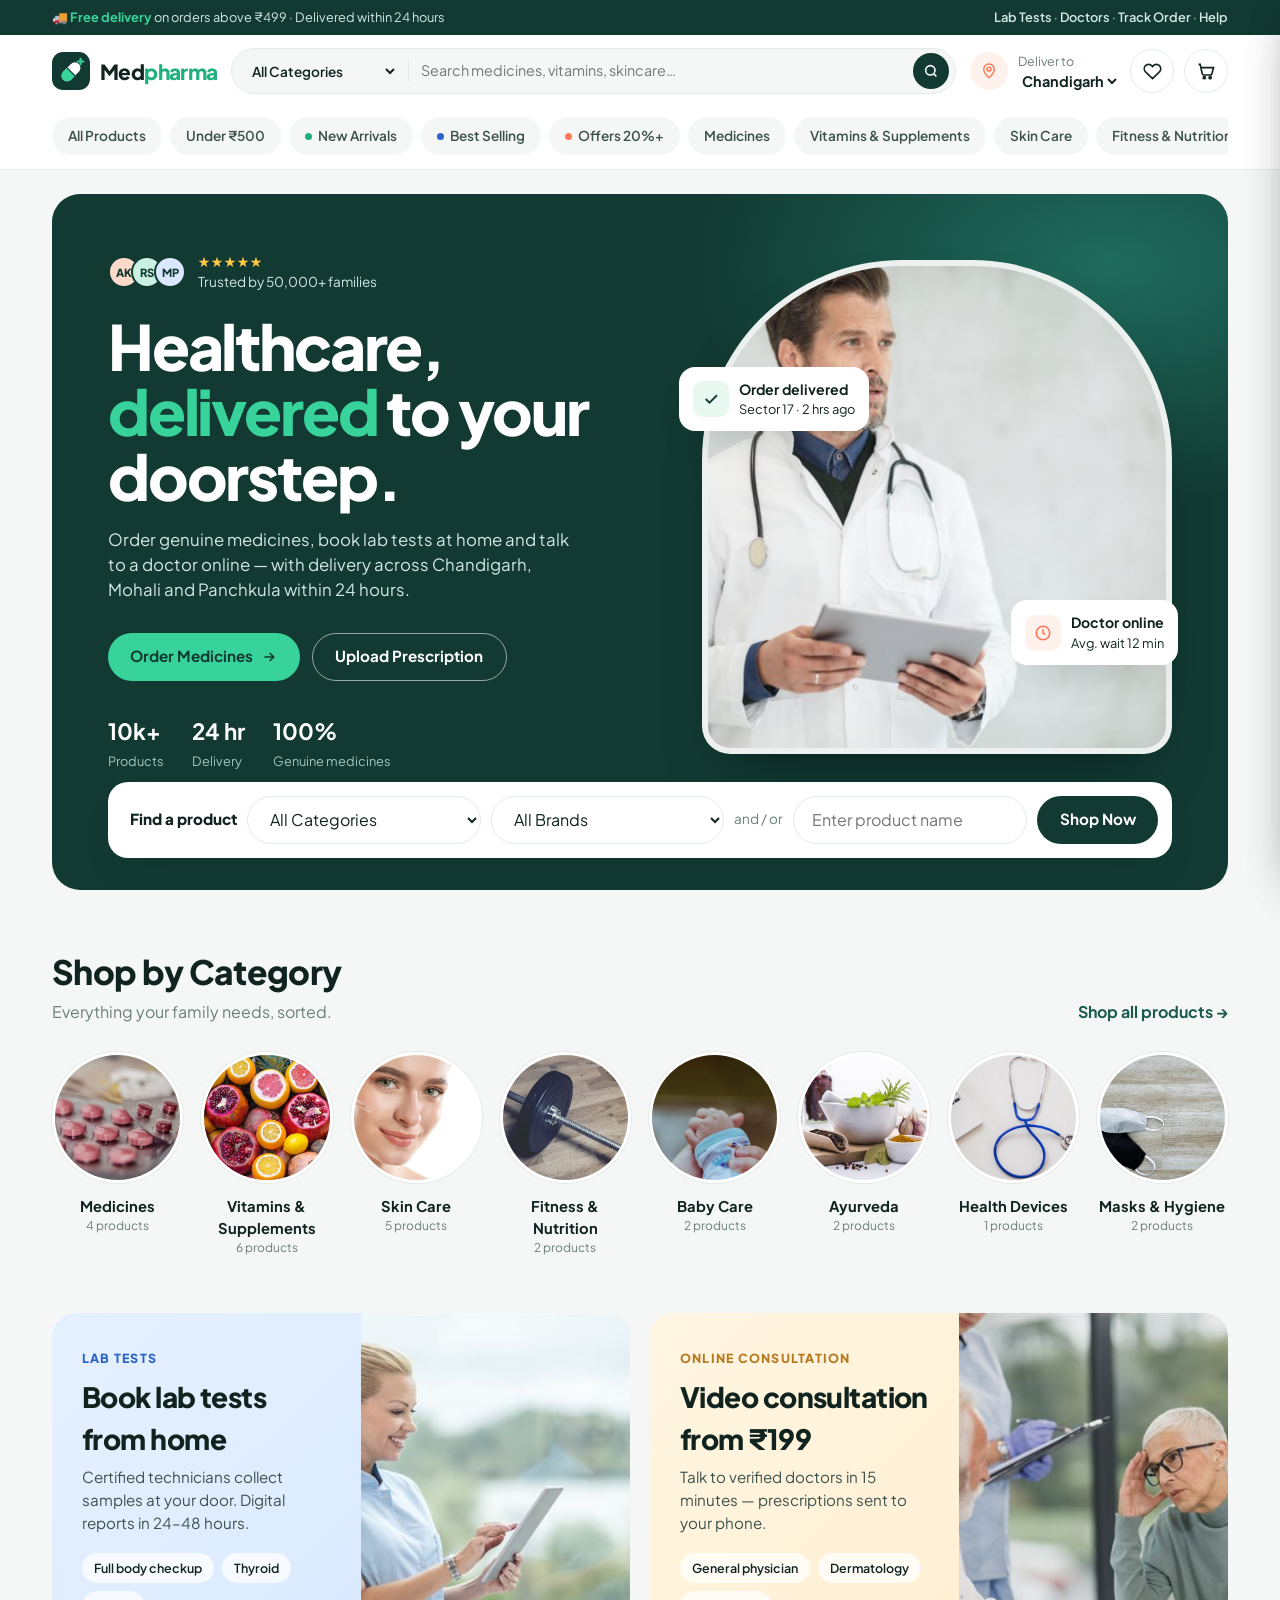
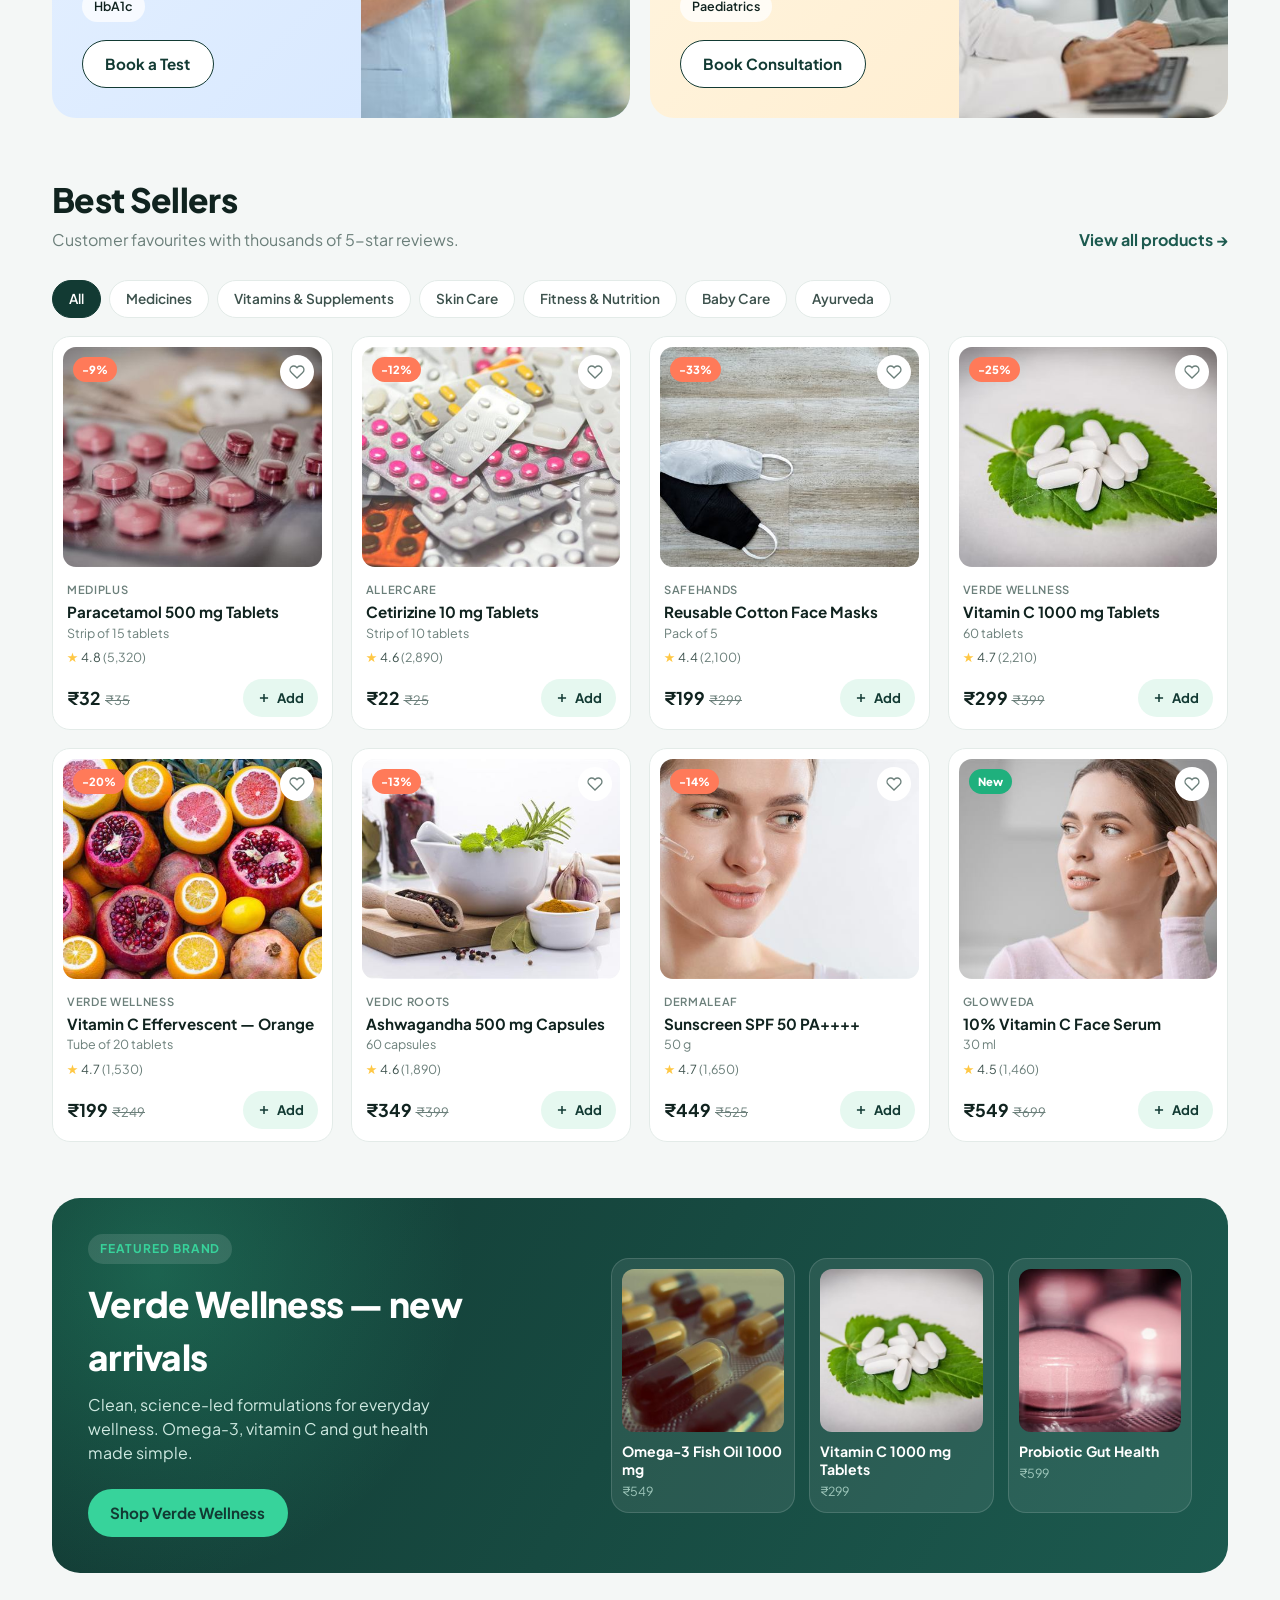
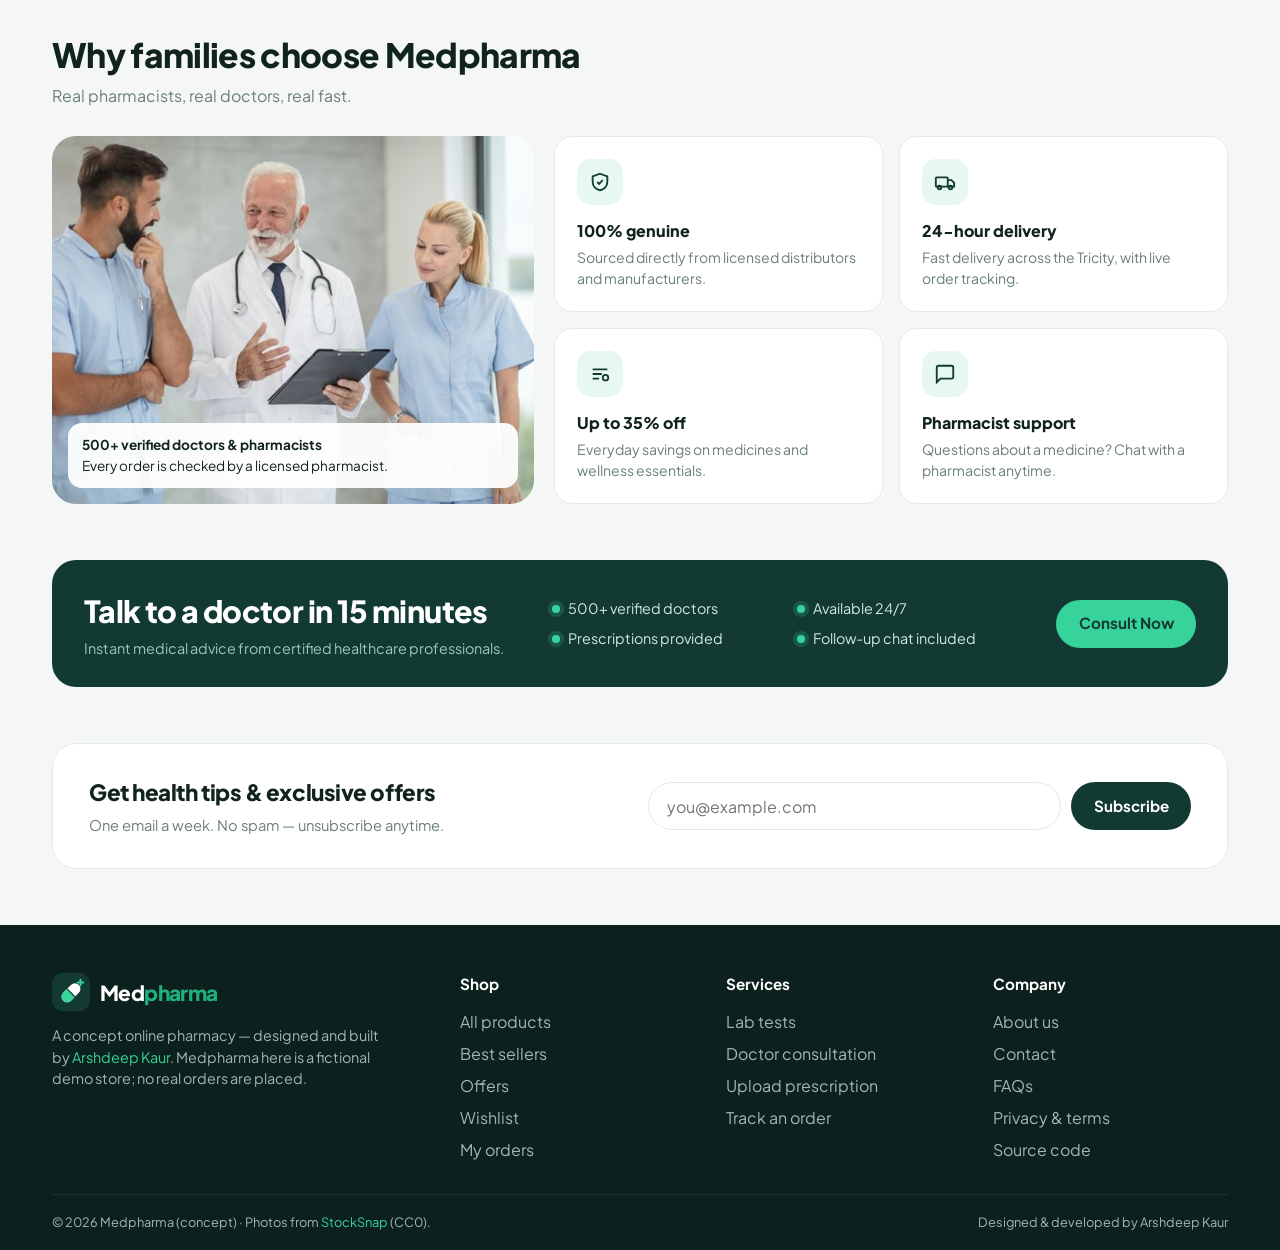
==== commit 0cf4a0a7: "Rebrand to Medpharma with logo; add catalog, product, lab tests, doctors, orders, about, contact, FA" ====
--- a/index.html
+++ b/index.html
@@ -1,558 +1,42 @@
 <!DOCTYPE html>
 <html lang="en">
 <head>
-  <!-- =========================================================
-       Remedy Lane — Online Pharmacy Landing Page
-       Concept project by Arshdeep Kaur. Fictional brand.
-       Single HTML file + /images. No frameworks, no build step.
-       Photos: StockSnap.io (CC0 public domain).
-       ========================================================= -->
+  <!-- Medpharma — concept online pharmacy by Arshdeep Kaur. Fictional demo store. -->
   <meta charset="UTF-8" />
   <meta name="viewport" content="width=device-width, initial-scale=1.0" />
-  <title>Remedy Lane — Medicines & Wellness Delivered in Chandigarh</title>
+  <title>Medpharma — Medicines & Wellness Delivered in Chandigarh</title>
   <meta name="description" content="Order medicines, vitamins and wellness products online, book lab tests at home and consult doctors by video. Delivery across Chandigarh, Mohali and Panchkula within 24 hours." />
   <meta name="author" content="Arshdeep Kaur" />
   <meta name="theme-color" content="#123a33" />
-  <link rel="canonical" href="https://arshiiiverse.github.io/remedy-lane/" />
-  <meta property="og:title" content="Remedy Lane — Healthcare delivered to your doorstep" />
+  <link rel="canonical" href="https://arshiiiverse.github.io/medpharma/" />
+  <meta property="og:title" content="Medpharma — Healthcare delivered to your doorstep" />
   <meta property="og:description" content="Medicines, lab tests and doctor consultations — delivered within 24 hours." />
   <meta property="og:type" content="website" />
-  <meta property="og:url" content="https://arshiiiverse.github.io/remedy-lane/" />
-  <meta property="og:image" content="https://arshiiiverse.github.io/remedy-lane/images/hero-doctor.jpg" />
+  <meta property="og:url" content="https://arshiiiverse.github.io/medpharma/" />
+  <meta property="og:image" content="https://arshiiiverse.github.io/medpharma/images/hero-doctor.jpg" />
   <meta name="twitter:card" content="summary_large_image" />
-  <link rel="icon" href="data:image/svg+xml,%3Csvg xmlns='http://www.w3.org/2000/svg' viewBox='0 0 64 64'%3E%3Crect width='64' height='64' rx='16' fill='%23123a33'/%3E%3Cpath d='M32 16v32M16 32h32' stroke='%2337d39b' stroke-width='9' stroke-linecap='round'/%3E%3C/svg%3E" />
-
+  <link rel="icon" href="assets/logo-mark.svg" type="image/svg+xml" />
   <link rel="preconnect" href="https://fonts.googleapis.com" />
   <link rel="preconnect" href="https://fonts.gstatic.com" crossorigin />
   <link href="https://fonts.googleapis.com/css2?family=Plus+Jakarta+Sans:wght@400;500;600;700;800&display=swap" rel="stylesheet" />
   <link rel="preload" as="image" href="images/hero-doctor.jpg" />
-
+  <link rel="stylesheet" href="assets/styles.css" />
   <script type="application/ld+json">
   {
     "@context": "https://schema.org",
     "@type": "Pharmacy",
-    "name": "Remedy Lane",
+    "name": "Medpharma",
     "description": "Online pharmacy with 24-hour medicine delivery, home lab tests and video doctor consultations.",
     "areaServed": ["Chandigarh", "Mohali", "Panchkula"],
-    "url": "https://arshiiiverse.github.io/remedy-lane/",
-    "image": "https://arshiiiverse.github.io/remedy-lane/images/hero-doctor.jpg"
+    "url": "https://arshiiiverse.github.io/medpharma/",
+    "logo": "https://arshiiiverse.github.io/medpharma/assets/logo.svg",
+    "image": "https://arshiiiverse.github.io/medpharma/images/hero-doctor.jpg"
   }
   </script>
-
-  <style>
-    /* ---------- Tokens ---------- */
-    :root {
-      --ink: #10231f;
-      --ink-soft: #3d524d;
-      --muted: #6b7f7a;
-      --line: #e3ebe8;
-      --bg: #f4f7f6;
-      --surface: #ffffff;
-      --brand: #123a33;        /* deep pine */
-      --brand-2: #1c5a4f;
-      --mint: #37d39b;         /* action green */
-      --mint-dark: #1fb07d;
-      --mint-tint: #e6f8f0;
-      --coral: #ff7a59;        /* discounts / badges */
-      --sun: #ffc845;
-      --danger: #d64545;
-      --radius: 18px;
-      --shadow: 0 18px 40px -22px rgba(16, 35, 31, .35);
-    }
-
-    /* ---------- Base ---------- */
-    *, *::before, *::after { box-sizing: border-box; }
-    html { scroll-behavior: smooth; }
-    body {
-      margin: 0; font-family: 'Plus Jakarta Sans', system-ui, sans-serif;
-      color: var(--ink); background: var(--bg); line-height: 1.5;
-      -webkit-font-smoothing: antialiased;
-    }
-    body.locked { overflow: hidden; }
-    h1, h2, h3, h4, p { margin: 0; }
-    a { color: inherit; text-decoration: none; }
-    button, input, select, textarea { font: inherit; color: inherit; }
-    button { cursor: pointer; border: 0; background: none; }
-    img, svg { display: block; max-width: 100%; }
-    ul { list-style: none; margin: 0; padding: 0; }
-    :focus-visible { outline: 2px solid var(--mint-dark); outline-offset: 3px; border-radius: 8px; }
-    .sr-only { position: absolute; width: 1px; height: 1px; overflow: hidden; clip: rect(0 0 0 0); white-space: nowrap; }
-    .skip { position: absolute; left: -999px; top: 8px; z-index: 100; background: #fff; padding: 8px 14px; border-radius: 8px; }
-    .skip:focus { left: 8px; }
-
-    .wrap { width: 100%; max-width: 1240px; margin-inline: auto; padding-inline: 20px; }
-    @media (min-width: 768px) { .wrap { padding-inline: 32px; } }
-    section { padding-block: 56px; scroll-margin-top: 130px; }
-
-    .btn {
-      display: inline-flex; align-items: center; justify-content: center; gap: .5rem;
-      height: 48px; padding: 0 1.4rem; border-radius: 999px; font-weight: 700; font-size: .95rem;
-      transition: background .2s, color .2s, transform .15s, box-shadow .2s, opacity .2s; white-space: nowrap;
-    }
-    .btn:active { transform: translateY(1px); }
-    .btn[disabled] { opacity: .5; cursor: not-allowed; }
-    .btn-mint { background: var(--mint); color: var(--brand); }
-    .btn-mint:hover { background: #4fe0ab; box-shadow: 0 10px 24px -10px rgba(55, 211, 155, .8); }
-    .btn-ghost { border: 1.5px solid rgba(255,255,255,.55); color: #fff; }
-    .btn-ghost:hover { background: rgba(255,255,255,.1); }
-    .btn-dark { background: var(--brand); color: #fff; }
-    .btn-dark:hover { background: var(--brand-2); }
-    .btn-outline { border: 1.5px solid var(--brand); color: var(--brand); background: #fff; }
-    .btn-outline:hover { background: var(--brand); color: #fff; }
-    .btn-block { width: 100%; }
-
-    .section-head { display: flex; align-items: end; justify-content: space-between; gap: 1rem; margin-bottom: 28px; flex-wrap: wrap; }
-    .section-head h2 { font-size: clamp(1.6rem, 3vw, 2.1rem); font-weight: 800; letter-spacing: -.02em; }
-    .section-head p { color: var(--muted); margin-top: 4px; }
-    .link-arrow { font-weight: 700; color: var(--brand-2); display: inline-flex; align-items: center; gap: .35rem; }
-    .link-arrow:hover { color: var(--mint-dark); }
-
-    /* ---------- Top strip ---------- */
-    .strip { background: var(--brand); color: #cfe9e1; font-size: .8rem; }
-    .strip .wrap { display: flex; justify-content: space-between; gap: 1rem; padding-block: 8px; }
-    .strip b { color: var(--mint); }
-    .strip .hide-sm { display: none; }
-    @media (min-width: 768px) { .strip .hide-sm { display: block; } }
-
-    /* ---------- Header ---------- */
-    .header { position: sticky; top: 0; z-index: 40; background: rgba(255,255,255,.94); backdrop-filter: blur(12px); border-bottom: 1px solid var(--line); }
-    .header-row { display: flex; align-items: center; gap: 14px; height: 72px; }
-    .logo { display: flex; align-items: center; gap: 10px; font-weight: 800; font-size: 1.2rem; letter-spacing: -.02em; flex-shrink: 0; }
-    .logo-mark { width: 36px; height: 36px; border-radius: 11px; background: var(--brand); display: grid; place-items: center; }
-    .search {
-      flex: 1; display: none; align-items: center; height: 46px; background: var(--bg);
-      border: 1px solid var(--line); border-radius: 999px; padding: 0 6px 0 16px; gap: 10px;
-    }
-    .search:focus-within { border-color: var(--mint-dark); background: #fff; }
-    .search select { border: 0; background: transparent; font-weight: 600; font-size: .85rem; padding-right: 4px; outline: none; }
-    .search .divider { width: 1px; height: 22px; background: var(--line); }
-    .search input { flex: 1; border: 0; background: transparent; outline: none; font-size: .9rem; min-width: 0; }
-    .search button { width: 36px; height: 36px; border-radius: 50%; background: var(--brand); color: #fff; display: grid; place-items: center; }
-    .location { display: none; align-items: center; gap: 10px; font-size: .78rem; color: var(--muted); text-align: left; }
-    .location .pin { width: 38px; height: 38px; border-radius: 50%; background: #fff1ec; color: var(--coral); display: grid; place-items: center; }
-    .location b { display: block; color: var(--ink); font-size: .9rem; }
-    .location select { border: 0; background: transparent; font-weight: 700; color: var(--ink); font-size: .9rem; padding: 0; outline: none; cursor: pointer; }
-    .icon-btn { position: relative; width: 44px; height: 44px; border-radius: 50%; border: 1px solid var(--line); display: grid; place-items: center; background: #fff; flex-shrink: 0; }
-    .icon-btn:hover { border-color: var(--brand); }
-    .count {
-      position: absolute; top: -4px; right: -4px; min-width: 20px; height: 20px; padding: 0 5px; border-radius: 999px;
-      background: var(--coral); color: #fff; font-size: .7rem; font-weight: 800; display: grid; place-items: center;
-      transform: scale(0); transition: transform .2s;
-    }
-    .count.show { transform: scale(1); }
-    .count.bump { animation: bump .35s; }
-    @keyframes bump { 50% { transform: scale(1.35); } }
-    .header-right { margin-left: auto; display: flex; align-items: center; gap: 10px; }
-    .mobile-search-btn { display: grid; }
-    @media (min-width: 900px) { .search { display: flex; } .header-right { margin-left: 0; } .mobile-search-btn { display: none; } }
-    @media (min-width: 1100px) { .location { display: flex; } }
-    .mobile-search { display: none; padding-bottom: 12px; }
-    .mobile-search.open { display: block; }
-    .mobile-search .search { display: flex; }
-    @media (min-width: 900px) { .mobile-search { display: none !important; } }
-
-    .cat-nav { display: flex; gap: 8px; overflow-x: auto; padding-block: 10px 14px; scrollbar-width: none; }
-    .cat-nav::-webkit-scrollbar { display: none; }
-    .cat-nav a, .cat-nav button {
-      flex-shrink: 0; height: 38px; padding: 0 16px; border-radius: 999px; background: var(--bg);
-      display: inline-flex; align-items: center; gap: 6px; font-size: .85rem; font-weight: 600; color: var(--ink-soft);
-      transition: background .2s, color .2s;
-    }
-    .cat-nav a:hover, .cat-nav button:hover { background: var(--brand); color: #fff; }
-    .cat-nav .dot { width: 7px; height: 7px; border-radius: 50%; }
-
-    /* ---------- Hero ---------- */
-    .hero { padding-top: 24px; padding-bottom: 0; }
-    .hero-card {
-      position: relative; overflow: hidden; border-radius: 28px; color: #fff;
-      background: radial-gradient(700px 400px at 90% 10%, #1f6b5d 0%, transparent 60%), var(--brand);
-      padding: 40px 24px 0;
-    }
-    @media (min-width: 768px) { .hero-card { padding: 56px 56px 0; } }
-    .hero-grid { display: grid; gap: 32px; align-items: center; }
-    @media (min-width: 960px) { .hero-grid { grid-template-columns: 1.05fr 1fr; } }
-    .trust { display: inline-flex; align-items: center; gap: 12px; font-size: .85rem; color: #cfe9e1; }
-    .faces { display: flex; }
-    .faces span { width: 32px; height: 32px; border-radius: 50%; border: 2px solid var(--brand); display: grid; place-items: center; font-size: .7rem; font-weight: 800; color: var(--brand); }
-    .faces span + span { margin-left: -9px; }
-    .stars { color: var(--sun); letter-spacing: 1px; }
-    .hero h1 { font-size: clamp(2.3rem, 5.4vw, 3.9rem); line-height: 1.04; font-weight: 800; letter-spacing: -.035em; margin-top: 22px; }
-    .hero h1 em { font-style: normal; color: var(--mint); }
-    .hero-lead { color: #cfe9e1; font-size: 1.05rem; max-width: 470px; margin-top: 18px; }
-    .hero-ctas { display: flex; flex-wrap: wrap; gap: 12px; margin-top: 30px; }
-    .hero-stats { display: flex; gap: 28px; margin-top: 34px; flex-wrap: wrap; padding-bottom: 8px; }
-    .hero-stats b { display: block; font-size: 1.4rem; }
-    .hero-stats span { font-size: .8rem; color: #9fc7bb; }
-
-    .hero-art { position: relative; align-self: end; padding: 10px 0 28px; }
-    .hero-photo {
-      position: relative; margin-left: auto; width: min(100%, 470px); aspect-ratio: 4 / 4.2;
-      border-radius: 200px 200px 28px 28px; overflow: hidden; background: #e9efee;
-      box-shadow: 0 30px 60px -30px rgba(0,0,0,.55); border: 6px solid rgba(255,255,255,.12);
-    }
-    .hero-photo img { width: 100%; height: 100%; object-fit: cover; object-position: 50% 20%; }
-    .float {
-      position: absolute; background: #fff; color: var(--ink); border-radius: 16px; padding: 12px 14px;
-      box-shadow: var(--shadow); display: flex; align-items: center; gap: 10px; font-size: .8rem;
-      animation: floaty 5s ease-in-out infinite; z-index: 1;
-    }
-    .float b { display: block; font-size: .88rem; }
-    .float .ic { width: 36px; height: 36px; border-radius: 10px; display: grid; place-items: center; flex-shrink: 0; }
-    .float-1 { top: 22%; left: 0; }
-    .float-2 { bottom: 22%; right: -6px; animation-delay: -2.5s; }
-    @keyframes floaty { 50% { transform: translateY(-8px); } }
-    @media (min-width: 960px) { .float-1 { left: 2%; } }
-
-    /* Product finder bar */
-    .finder {
-      position: relative; z-index: 2; background: #fff; color: var(--ink); border-radius: 20px;
-      padding: 16px; display: grid; gap: 10px; margin: 0 -8px 24px; box-shadow: var(--shadow);
-    }
-    @media (min-width: 860px) {
-      .finder { grid-template-columns: auto 1fr 1fr auto 1fr auto; align-items: center; margin: 0 0 32px; padding: 14px 14px 14px 22px; }
-    }
-    .finder label.title { font-weight: 800; font-size: .95rem; }
-    .finder select, .finder input {
-      height: 48px; border: 1.5px solid var(--line); border-radius: 999px; padding: 0 18px; background: #fff; width: 100%; outline: none;
-    }
-    .finder select:focus, .finder input:focus { border-color: var(--mint-dark); }
-    .finder .or { text-align: center; color: var(--muted); font-size: .85rem; }
-
-    /* ---------- Categories ---------- */
-    .cats { display: grid; grid-template-columns: repeat(auto-fill, minmax(118px, 1fr)); gap: 18px; }
-    .cat { text-align: center; }
-    .cat button { width: 100%; }
-    .cat .circle {
-      aspect-ratio: 1; border-radius: 50%; overflow: hidden; background: #fff; border: 3px solid #fff;
-      box-shadow: 0 0 0 1px var(--line); transition: transform .25s, box-shadow .25s;
-    }
-    .cat .circle img { width: 100%; height: 100%; object-fit: cover; transition: transform .4s; }
-    .cat button:hover .circle { transform: translateY(-4px); box-shadow: 0 0 0 2px var(--mint), var(--shadow); }
-    .cat button:hover .circle img { transform: scale(1.08); }
-    .cat h3 { font-size: .92rem; font-weight: 700; margin-top: 12px; }
-    .cat p { font-size: .75rem; color: var(--muted); }
-
-    /* ---------- Service cards ---------- */
-    .services { display: grid; gap: 20px; }
-    @media (min-width: 860px) { .services { grid-template-columns: 1fr 1fr; } }
-    .service {
-      position: relative; overflow: hidden; border-radius: 24px; min-height: 280px;
-      display: grid; grid-template-columns: 1fr; color: var(--ink);
-    }
-    @media (min-width: 560px) { .service { grid-template-columns: 1.15fr 1fr; } }
-    .service.lab { background: linear-gradient(135deg, #e6f1ff, #d4e6ff); }
-    .service.doc { background: linear-gradient(135deg, #fff6e2, #ffeccc); }
-    .service .body { padding: 30px; display: flex; flex-direction: column; justify-content: space-between; gap: 18px; }
-    .service .kicker { font-size: .78rem; font-weight: 800; letter-spacing: .1em; text-transform: uppercase; }
-    .service.lab .kicker { color: #2b63c6; }
-    .service.doc .kicker { color: #b7791f; }
-    .service h3 { font-size: clamp(1.35rem, 2.3vw, 1.75rem); font-weight: 800; letter-spacing: -.02em; margin-top: 8px; }
-    .service p { color: var(--ink-soft); margin-top: 6px; font-size: .95rem; }
-    .service ul { display: flex; flex-wrap: wrap; gap: 8px; }
-    .service li { background: rgba(255,255,255,.75); border-radius: 999px; padding: 6px 12px; font-size: .78rem; font-weight: 600; }
-    .service .photo { min-height: 200px; }
-    .service .photo img { width: 100%; height: 100%; object-fit: cover; }
-    @media (min-width: 560px) { .service .photo { border-radius: 0; } }
-
-    /* ---------- Products ---------- */
-    .tabs { display: flex; gap: 8px; overflow-x: auto; scrollbar-width: none; margin-bottom: 14px; }
-    .tabs::-webkit-scrollbar { display: none; }
-    .tab {
-      flex-shrink: 0; height: 38px; padding: 0 16px; border-radius: 999px; border: 1.5px solid var(--line);
-      background: #fff; font-size: .85rem; font-weight: 600; color: var(--ink-soft); transition: all .2s;
-    }
-    .tab:hover { border-color: var(--brand); }
-    .tab[aria-selected="true"] { background: var(--brand); border-color: var(--brand); color: #fff; }
-    .toolbar { display: flex; align-items: center; justify-content: space-between; gap: 12px; margin-bottom: 18px; flex-wrap: wrap; font-size: .88rem; color: var(--muted); }
-    .toolbar select { height: 38px; border: 1.5px solid var(--line); border-radius: 999px; padding: 0 14px; background: #fff; font-weight: 600; color: var(--ink); outline: none; }
-    .active-filter { display: inline-flex; align-items: center; gap: 6px; background: var(--mint-tint); color: var(--brand); padding: 4px 6px 4px 12px; border-radius: 999px; font-weight: 600; }
-    .active-filter button { width: 22px; height: 22px; border-radius: 50%; background: #fff; display: grid; place-items: center; font-size: .8rem; }
-
-    .grid { display: grid; grid-template-columns: repeat(2, 1fr); gap: 14px; }
-    @media (min-width: 720px) { .grid { grid-template-columns: repeat(3, 1fr); gap: 18px; } }
-    @media (min-width: 1040px) { .grid { grid-template-columns: repeat(4, 1fr); } }
-    .card {
-      background: #fff; border: 1px solid var(--line); border-radius: var(--radius); padding: 10px;
-      display: flex; flex-direction: column; transition: transform .25s, box-shadow .25s; animation: fadeIn .4s both;
-    }
-    .card:hover { transform: translateY(-4px); box-shadow: var(--shadow); }
-    @keyframes fadeIn { from { opacity: 0; transform: translateY(8px); } }
-    .card .thumb { position: relative; border-radius: 13px; overflow: hidden; aspect-ratio: 1 / .85; background: var(--bg); }
-    .card .thumb img { width: 100%; height: 100%; object-fit: cover; transition: transform .45s; }
-    .card:hover .thumb img { transform: scale(1.06); }
-    .badge { position: absolute; top: 10px; left: 10px; font-size: .7rem; font-weight: 800; padding: 4px 9px; border-radius: 999px; color: #fff; background: var(--coral); z-index: 1; }
-    .badge.new { background: var(--mint-dark); }
-    .badge.rx { left: auto; right: 52px; background: #2b63c6; }
-    .wish { position: absolute; top: 8px; right: 8px; width: 34px; height: 34px; border-radius: 50%; background: #fff; display: grid; place-items: center; color: var(--muted); transition: color .2s, transform .2s; z-index: 1; }
-    .wish:hover { transform: scale(1.08); }
-    .wish[aria-pressed="true"] { color: var(--coral); }
-    .wish[aria-pressed="true"] svg { fill: currentColor; }
-    .card .info { padding: 4px 4px 2px; display: flex; flex-direction: column; flex: 1; }
-    .card .meta { font-size: .7rem; color: var(--muted); margin-top: 10px; text-transform: uppercase; letter-spacing: .06em; font-weight: 600; }
-    .card h3 { font-size: .95rem; font-weight: 700; margin-top: 4px; line-height: 1.3; }
-    .card .pack { font-size: .78rem; color: var(--muted); margin-top: 2px; }
-    .rating { font-size: .78rem; color: var(--ink-soft); margin-top: 6px; }
-    .price-row { display: flex; align-items: center; justify-content: space-between; gap: 8px; margin-top: auto; padding-top: 12px; flex-wrap: wrap; }
-    .price b { font-size: 1.1rem; }
-    .price s { color: var(--muted); font-size: .8rem; margin-left: 4px; }
-    .add {
-      height: 38px; padding: 0 14px; border-radius: 999px; background: var(--mint-tint); color: var(--brand);
-      font-size: .82rem; font-weight: 700; display: inline-flex; align-items: center; gap: 6px; transition: background .2s, color .2s;
-    }
-    .add:hover { background: var(--brand); color: #fff; }
-    .stepper { display: inline-flex; align-items: center; height: 38px; border-radius: 999px; background: var(--brand); color: #fff; }
-    .stepper button { width: 34px; height: 38px; color: #fff; font-size: 1.1rem; font-weight: 700; }
-    .stepper span { min-width: 22px; text-align: center; font-weight: 800; font-size: .9rem; }
-    .empty { grid-column: 1 / -1; text-align: center; padding: 40px; color: var(--muted); background: #fff; border-radius: var(--radius); border: 1px dashed var(--line); }
-
-    /* ---------- Brand band ---------- */
-    .brand-band {
-      border-radius: 28px; overflow: hidden; display: grid; color: #fff;
-      background: linear-gradient(120deg, var(--brand) 0%, var(--brand-2) 100%);
-    }
-    @media (min-width: 900px) { .brand-band { grid-template-columns: 1fr 1.25fr; } }
-    .brand-band .left { padding: 36px; display: flex; flex-direction: column; justify-content: space-between; gap: 24px; background: radial-gradient(circle at 20% 20%, rgba(55,211,155,.25), transparent 60%); }
-    .brand-band .left h3 { font-size: clamp(1.6rem, 3vw, 2.2rem); font-weight: 800; letter-spacing: -.02em; }
-    .brand-band .left p { color: #cfe9e1; margin-top: 10px; max-width: 360px; }
-    .brand-band .tag { display: inline-block; background: rgba(255,255,255,.12); border-radius: 999px; padding: 6px 12px; font-size: .75rem; font-weight: 700; letter-spacing: .08em; text-transform: uppercase; color: var(--mint); }
-    .brand-band .right { padding: 36px; display: grid; grid-template-columns: repeat(3, 1fr); gap: 14px; align-content: center; }
-    @media (max-width: 560px) { .brand-band .right { grid-template-columns: 1fr 1fr; padding-top: 0; } }
-    .mini { background: rgba(255,255,255,.08); border: 1px solid rgba(255,255,255,.14); border-radius: 18px; padding: 10px; text-align: left; transition: background .2s; color: #fff; }
-    .mini:hover { background: rgba(255,255,255,.14); }
-    .mini img { border-radius: 12px; aspect-ratio: 1; width: 100%; object-fit: cover; }
-    .mini b { display: block; margin-top: 10px; font-size: .88rem; line-height: 1.3; }
-    .mini span { font-size: .78rem; color: #9fc7bb; }
-
-    /* ---------- Why us ---------- */
-    .why-wrap { display: grid; gap: 20px; }
-    @media (min-width: 960px) { .why-wrap { grid-template-columns: 1fr 1.4fr; align-items: stretch; } }
-    .why-photo { border-radius: 24px; overflow: hidden; min-height: 260px; position: relative; }
-    .why-photo img { width: 100%; height: 100%; object-fit: cover; position: absolute; inset: 0; }
-    .why-photo .caption { position: absolute; left: 16px; bottom: 16px; right: 16px; background: rgba(255,255,255,.94); border-radius: 14px; padding: 12px 14px; font-size: .85rem; }
-    .why-photo .caption b { display: block; }
-    .why { display: grid; grid-template-columns: repeat(auto-fit, minmax(220px, 1fr)); gap: 16px; }
-    .why-item { background: #fff; border: 1px solid var(--line); border-radius: var(--radius); padding: 22px; }
-    .why-item .ic { width: 46px; height: 46px; border-radius: 14px; background: var(--mint-tint); color: var(--brand); display: grid; place-items: center; }
-    .why-item h3 { font-size: 1rem; font-weight: 800; margin-top: 14px; }
-    .why-item p { font-size: .88rem; color: var(--muted); margin-top: 4px; }
-
-    /* ---------- Doctor CTA ---------- */
-    .doctor-cta {
-      border-radius: 24px; background: var(--brand); color: #fff; padding: 28px 32px;
-      display: grid; gap: 22px; align-items: center;
-    }
-    @media (min-width: 900px) { .doctor-cta { grid-template-columns: 1.2fr 1.3fr auto; } }
-    .doctor-cta h2 { font-size: clamp(1.4rem, 2.6vw, 1.9rem); font-weight: 800; letter-spacing: -.02em; }
-    .doctor-cta p { color: #9fc7bb; font-size: .9rem; margin-top: 4px; }
-    .checks { display: grid; gap: 8px; font-size: .9rem; color: #cfe9e1; }
-    @media (min-width: 600px) { .checks { grid-template-columns: 1fr 1fr; } }
-    .checks li { display: flex; align-items: center; gap: 8px; }
-    .checks li::before { content: ""; width: 8px; height: 8px; border-radius: 50%; background: var(--mint); box-shadow: 0 0 0 4px rgba(55,211,155,.2); }
-
-    /* ---------- Newsletter ---------- */
-    .newsletter { background: #fff; border: 1px solid var(--line); border-radius: 24px; padding: 28px; display: grid; gap: 16px; align-items: center; }
-    @media (min-width: 860px) { .newsletter { grid-template-columns: 1fr 1fr; padding: 32px 36px; } }
-    .newsletter h2 { font-size: 1.4rem; font-weight: 800; letter-spacing: -.02em; }
-    .newsletter p { color: var(--muted); font-size: .92rem; margin-top: 4px; }
-    .newsletter form { display: flex; gap: 10px; flex-wrap: wrap; }
-    .newsletter input { flex: 1; min-width: 200px; height: 48px; border: 1.5px solid var(--line); border-radius: 999px; padding: 0 18px; outline: none; }
-    .newsletter input:focus { border-color: var(--mint-dark); }
-
-    /* ---------- Footer ---------- */
-    footer { background: #0c211d; color: #9fb8b1; margin-top: 56px; }
-    .foot { display: grid; gap: 32px; padding-block: 48px 32px; grid-template-columns: repeat(2, 1fr); }
-    @media (min-width: 860px) { .foot { grid-template-columns: 1.6fr repeat(3, 1fr); } }
-    .foot .about { grid-column: 1 / -1; }
-    @media (min-width: 860px) { .foot .about { grid-column: auto; } }
-    .foot h4 { color: #fff; font-size: .95rem; margin-bottom: 14px; }
-    .foot li + li { margin-top: 8px; }
-    .foot a:hover, .foot button:hover { color: var(--mint); }
-    .foot .logo { color: #fff; }
-    .foot .about p { margin-top: 14px; max-width: 340px; font-size: .9rem; }
-    .copyright { border-top: 1px solid rgba(255,255,255,.08); padding-block: 18px; font-size: .8rem; display: flex; justify-content: space-between; gap: 12px; flex-wrap: wrap; }
-    .copyright a { color: var(--mint); }
-
-    /* ---------- Overlay, drawer & modals ---------- */
-    .overlay { position: fixed; inset: 0; background: rgba(10, 25, 22, .5); z-index: 70; opacity: 0; visibility: hidden; transition: opacity .25s, visibility .25s; }
-    .overlay.show { opacity: 1; visibility: visible; }
-    .drawer {
-      position: fixed; top: 0; right: 0; bottom: 0; width: min(420px, 100%); background: #fff; z-index: 80;
-      transform: translateX(100%); transition: transform .3s ease; display: flex; flex-direction: column;
-      box-shadow: -20px 0 50px -20px rgba(0,0,0,.3);
-    }
-    .drawer.open { transform: none; }
-    .drawer-head { display: flex; align-items: center; justify-content: space-between; padding: 20px 22px; border-bottom: 1px solid var(--line); }
-    .drawer-head h2 { font-size: 1.2rem; font-weight: 800; }
-    .close { width: 38px; height: 38px; border-radius: 50%; background: var(--bg); display: grid; place-items: center; }
-    .close:hover { background: var(--line); }
-    .drawer-body { flex: 1; overflow-y: auto; padding: 16px 22px; }
-    .ship-bar { background: var(--mint-tint); border-radius: 12px; padding: 12px 14px; font-size: .85rem; color: var(--brand); margin-bottom: 14px; }
-    .ship-bar .track { height: 6px; background: #fff; border-radius: 999px; margin-top: 8px; overflow: hidden; }
-    .ship-bar .fill { height: 100%; background: var(--mint-dark); border-radius: 999px; transition: width .3s; }
-    .line-item { display: grid; grid-template-columns: 64px 1fr auto; gap: 12px; align-items: center; padding: 12px 0; border-bottom: 1px solid var(--line); }
-    .line-item img { width: 64px; height: 64px; border-radius: 12px; object-fit: cover; }
-    .line-item h3 { font-size: .9rem; font-weight: 700; line-height: 1.3; }
-    .line-item .sub { font-size: .8rem; color: var(--muted); }
-    .line-item .right { text-align: right; display: grid; gap: 6px; justify-items: end; }
-    .qty { display: inline-flex; align-items: center; border: 1.5px solid var(--line); border-radius: 999px; height: 32px; }
-    .qty button { width: 28px; height: 30px; font-weight: 800; color: var(--brand); }
-    .qty span { min-width: 20px; text-align: center; font-size: .85rem; font-weight: 700; }
-    .remove { font-size: .75rem; color: var(--danger); font-weight: 600; }
-    .drawer-foot { border-top: 1px solid var(--line); padding: 18px 22px; display: grid; gap: 10px; }
-    .sum-row { display: flex; justify-content: space-between; font-size: .9rem; color: var(--ink-soft); }
-    .sum-row.total { font-size: 1.1rem; font-weight: 800; color: var(--ink); }
-    .sum-row .save { color: var(--mint-dark); font-weight: 700; }
-    .cart-empty { text-align: center; padding: 48px 10px; color: var(--muted); }
-    .cart-empty .ic { width: 72px; height: 72px; border-radius: 50%; background: var(--mint-tint); color: var(--brand); display: grid; place-items: center; margin: 0 auto 14px; }
-
-    .modal {
-      position: fixed; z-index: 90; left: 50%; top: 50%; width: min(560px, calc(100% - 24px)); max-height: calc(100vh - 32px);
-      overflow-y: auto; background: #fff; border-radius: 22px; transform: translate(-50%, -46%) scale(.98);
-      opacity: 0; visibility: hidden; transition: transform .25s, opacity .25s, visibility .25s; box-shadow: 0 40px 80px -30px rgba(0,0,0,.45);
-    }
-    .modal.open { opacity: 1; visibility: visible; transform: translate(-50%, -50%); }
-    .modal-head { display: flex; align-items: start; justify-content: space-between; gap: 12px; padding: 24px 24px 6px; }
-    .modal-head h2 { font-size: 1.35rem; font-weight: 800; letter-spacing: -.02em; }
-    .modal-head p { font-size: .88rem; color: var(--muted); margin-top: 4px; }
-    .modal-body { padding: 16px 24px 24px; }
-    .form-grid { display: grid; gap: 14px; }
-    @media (min-width: 520px) { .form-grid.two { grid-template-columns: 1fr 1fr; } }
-    .field label { display: block; font-size: .8rem; font-weight: 700; color: var(--ink-soft); margin-bottom: 6px; }
-    .field input, .field select, .field textarea {
-      width: 100%; height: 46px; border: 1.5px solid var(--line); border-radius: 12px; padding: 0 14px; background: #fff; outline: none;
-      transition: border-color .2s, box-shadow .2s;
-    }
-    .field textarea { height: 84px; padding: 12px 14px; resize: vertical; }
-    .field input:focus, .field select:focus, .field textarea:focus { border-color: var(--mint-dark); box-shadow: 0 0 0 4px rgba(55,211,155,.15); }
-    .field .err { display: none; color: var(--danger); font-size: .76rem; margin-top: 4px; }
-    .field.invalid input, .field.invalid select, .field.invalid textarea { border-color: var(--danger); }
-    .field.invalid .err { display: block; }
-    .full { grid-column: 1 / -1; }
-    .radio-cards { display: grid; grid-template-columns: repeat(auto-fit, minmax(140px, 1fr)); gap: 10px; }
-    .radio-cards label { border: 1.5px solid var(--line); border-radius: 12px; padding: 12px; display: flex; gap: 10px; align-items: center; cursor: pointer; font-weight: 600; font-size: .88rem; }
-    .radio-cards input { accent-color: var(--brand); }
-    .radio-cards label:has(input:checked) { border-color: var(--brand); background: var(--mint-tint); }
-    .slots { display: flex; flex-wrap: wrap; gap: 8px; }
-    .slots label { position: relative; }
-    .slots input { position: absolute; opacity: 0; }
-    .slots span { display: inline-block; padding: 8px 12px; border: 1.5px solid var(--line); border-radius: 999px; font-size: .82rem; font-weight: 600; cursor: pointer; }
-    .slots input:checked + span { background: var(--brand); color: #fff; border-color: var(--brand); }
-    .slots input:focus-visible + span { outline: 2px solid var(--mint-dark); outline-offset: 2px; }
-    .dropzone {
-      border: 2px dashed var(--line); border-radius: 16px; padding: 26px; text-align: center; color: var(--muted); cursor: pointer;
-      transition: border-color .2s, background .2s; display: block;
-    }
-    .dropzone:hover, .dropzone.drag { border-color: var(--mint-dark); background: var(--mint-tint); }
-    .dropzone b { color: var(--brand); }
-    .dropzone input { display: none; }
-    .preview { display: none; align-items: center; gap: 12px; margin-top: 12px; padding: 10px; border: 1px solid var(--line); border-radius: 12px; }
-    .preview.show { display: flex; }
-    .preview img, .preview .file-ic { width: 56px; height: 56px; border-radius: 10px; object-fit: cover; background: var(--bg); display: grid; place-items: center; font-weight: 800; color: var(--brand); font-size: .75rem; flex-shrink: 0; }
-    .preview .name { font-size: .85rem; font-weight: 600; word-break: break-all; }
-    .order-summary { background: var(--bg); border-radius: 14px; padding: 14px 16px; display: grid; gap: 6px; margin-top: 16px; }
-    .success { text-align: center; padding: 8px 4px 4px; }
-    .success .tick-big { width: 76px; height: 76px; border-radius: 50%; background: var(--mint-tint); color: var(--mint-dark); display: grid; place-items: center; margin: 0 auto 16px; }
-    .success h3 { font-size: 1.35rem; font-weight: 800; }
-    .success p { color: var(--muted); margin-top: 6px; }
-    .success .ref { display: inline-block; margin-top: 14px; background: var(--bg); padding: 8px 14px; border-radius: 999px; font-weight: 700; letter-spacing: .04em; }
-    .note { font-size: .78rem; color: var(--muted); margin-top: 12px; text-align: center; }
-
-    /* ---------- Toast ---------- */
-    .toast {
-      position: fixed; left: 50%; bottom: 24px; z-index: 100; transform: translate(-50%, 150%); opacity: 0;
-      background: var(--ink); color: #fff; padding: 12px 18px; border-radius: 12px; font-size: .9rem;
-      transition: transform .3s, opacity .3s; box-shadow: var(--shadow); max-width: calc(100vw - 32px);
-      display: flex; align-items: center; gap: 10px;
-    }
-    .toast.show { transform: translate(-50%, 0); opacity: 1; }
-    body.locked .toast { bottom: 110px; }
-    .toast .tick { width: 22px; height: 22px; border-radius: 50%; background: var(--mint); color: var(--brand); display: grid; place-items: center; font-weight: 900; font-size: .75rem; flex-shrink: 0; }
-    .toast button { color: var(--mint); font-weight: 700; margin-left: 6px; }
-
-    @media (prefers-reduced-motion: reduce) {
-      html { scroll-behavior: auto; }
-      *, *::before, *::after { animation: none !important; transition-duration: .01ms !important; }
-    }
-  </style>
 </head>
 
-<body>
-  <a href="#main" class="skip">Skip to content</a>
-
-  <!-- Top strip -->
-  <div class="strip">
-    <div class="wrap">
-      <p>🚚 <b>Free delivery</b> on orders above ₹499 · Delivered within 24 hours</p>
-      <p class="hide-sm">Pharmacist helpline: <b>1800-000-0000</b> (demo)</p>
-    </div>
-  </div>
-
-  <!-- Header -->
-  <header class="header">
-    <div class="wrap">
-      <div class="header-row">
-        <a href="#top" class="logo" aria-label="Remedy Lane home">
-          <span class="logo-mark"><svg width="18" height="18" viewBox="0 0 24 24" aria-hidden="true"><path d="M12 4v16M4 12h16" stroke="#37d39b" stroke-width="4" stroke-linecap="round"/></svg></span>
-          Remedy Lane
-        </a>
-
-        <form class="search" role="search" data-search>
-          <label class="sr-only" for="search-cat">Category</label>
-          <select id="search-cat" data-cat-select>
-            <option value="all">All Categories</option>
-          </select>
-          <span class="divider"></span>
-          <label class="sr-only" for="search-input">Search products</label>
-          <input id="search-input" type="search" placeholder="Search medicines, vitamins, skincare…" autocomplete="off" />
-          <button type="submit" aria-label="Search"><svg width="16" height="16" viewBox="0 0 24 24" fill="none" stroke="currentColor" stroke-width="2.4"><circle cx="11" cy="11" r="7"/><path d="M20 20l-3.5-3.5"/></svg></button>
-        </form>
-
-        <div class="header-right">
-          <div class="location">
-            <span class="pin"><svg width="18" height="18" viewBox="0 0 24 24" fill="none" stroke="currentColor" stroke-width="2"><path d="M12 21s-7-6.1-7-11.5A7 7 0 0 1 19 9.5C19 14.9 12 21 12 21z"/><circle cx="12" cy="9.5" r="2.5"/></svg></span>
-            <span>Deliver to
-              <label class="sr-only" for="city">Delivery city</label>
-              <select id="city"><option>Chandigarh</option><option>Mohali</option><option>Panchkula</option></select>
-            </span>
-          </div>
-          <button class="icon-btn mobile-search-btn" id="mobile-search-btn" aria-label="Open search" aria-expanded="false" aria-controls="mobile-search">
-            <svg width="19" height="19" viewBox="0 0 24 24" fill="none" stroke="currentColor" stroke-width="2.2"><circle cx="11" cy="11" r="7"/><path d="M20 20l-3.5-3.5"/></svg>
-          </button>
-          <button class="icon-btn" id="wish-btn" aria-label="Wishlist, 0 items">
-            <svg width="19" height="19" viewBox="0 0 24 24" fill="none" stroke="currentColor" stroke-width="2"><path d="M20.8 4.6a5.5 5.5 0 0 0-7.8 0L12 5.7l-1-1.1a5.5 5.5 0 0 0-7.8 7.8l1 1.1L12 21l7.8-7.5 1-1.1a5.5 5.5 0 0 0 0-7.8z"/></svg>
-            <span class="count" id="wish-count">0</span>
-          </button>
-          <button class="icon-btn" id="cart-btn" aria-label="Open cart, 0 items" aria-controls="cart">
-            <svg width="20" height="20" viewBox="0 0 24 24" fill="none" stroke="currentColor" stroke-width="2"><path d="M3 4h2l2.4 11.2a2 2 0 0 0 2 1.6h7.7a2 2 0 0 0 2-1.5L21 8H6"/><circle cx="10" cy="20" r="1.3"/><circle cx="17" cy="20" r="1.3"/></svg>
-            <span class="count" id="cart-count">0</span>
-          </button>
-        </div>
-      </div>
-
-      <div class="mobile-search" id="mobile-search">
-        <form class="search" role="search" data-search>
-          <label class="sr-only" for="m-search-cat">Category</label>
-          <select id="m-search-cat" data-cat-select><option value="all">All</option></select>
-          <span class="divider"></span>
-          <label class="sr-only" for="m-search-input">Search products</label>
-          <input id="m-search-input" type="search" placeholder="Search products…" autocomplete="off" />
-          <button type="submit" aria-label="Search"><svg width="16" height="16" viewBox="0 0 24 24" fill="none" stroke="currentColor" stroke-width="2.4"><circle cx="11" cy="11" r="7"/><path d="M20 20l-3.5-3.5"/></svg></button>
-        </form>
-      </div>
-
-      <nav class="cat-nav" aria-label="Quick links">
-        <a href="#categories">Shop by Category</a>
-        <button type="button" data-filter="under">Under ₹500</button>
-        <button type="button" data-filter="new"><span class="dot" style="background:var(--mint-dark)"></span>New Arrivals</button>
-        <button type="button" data-filter="all" data-sort="popular"><span class="dot" style="background:#2b63c6"></span>Best Selling</button>
-        <button type="button" data-filter="offer"><span class="dot" style="background:var(--coral)"></span>Offers 20%+</button>
-        <button type="button" data-filter="skin">Skin Care</button>
-        <button type="button" data-filter="vitamins">Vitamins & Supplements</button>
-        <button type="button" data-open="lab">Book Lab Test</button>
-        <button type="button" data-open="consult">Consult a Doctor</button>
-      </nav>
-    </div>
-  </header>
+<body data-page="home">
+  <div id="mp-header"></div>
 
   <main id="main">
     <!-- ================= HERO ================= -->
@@ -570,7 +54,7 @@
               <h1>Healthcare, <em>delivered</em> to your doorstep.</h1>
               <p class="hero-lead">Order genuine medicines, book lab tests at home and talk to a doctor online — with delivery across Chandigarh, Mohali and Panchkula within 24 hours.</p>
               <div class="hero-ctas">
-                <a href="#best-sellers" class="btn btn-mint">Order Medicines
+                <a href="catalog.html" class="btn btn-mint">Order Medicines
                   <svg width="16" height="16" viewBox="0 0 24 24" fill="none" stroke="currentColor" stroke-width="2.4"><path d="M5 12h14M13 6l6 6-6 6"/></svg>
                 </a>
                 <button type="button" class="btn btn-ghost" data-open="rx">Upload Prescription</button>
@@ -587,27 +71,23 @@
                 <img src="images/hero-doctor.jpg" alt="Smiling doctor in a white coat holding a tablet" width="960" height="640" fetchpriority="high" />
               </div>
               <div class="float float-1" aria-hidden="true">
-                <span class="ic" style="background:var(--mint-tint);color:var(--brand)">
-                  <svg width="18" height="18" viewBox="0 0 24 24" fill="none" stroke="currentColor" stroke-width="2.4"><path d="M5 12l5 5L20 7"/></svg>
-                </span>
+                <span class="ic" style="background:var(--mint-tint);color:var(--brand)"><svg width="18" height="18" viewBox="0 0 24 24" fill="none" stroke="currentColor" stroke-width="2.4"><path d="M5 12l5 5L20 7"/></svg></span>
                 <span><b>Order delivered</b>Sector 17 · 2 hrs ago</span>
               </div>
               <div class="float float-2" aria-hidden="true">
-                <span class="ic" style="background:#fff1ec;color:var(--coral)">
-                  <svg width="18" height="18" viewBox="0 0 24 24" fill="none" stroke="currentColor" stroke-width="2.2"><circle cx="12" cy="12" r="9"/><path d="M12 7v5l3 2"/></svg>
-                </span>
+                <span class="ic" style="background:#fff1ec;color:var(--coral)"><svg width="18" height="18" viewBox="0 0 24 24" fill="none" stroke="currentColor" stroke-width="2.2"><circle cx="12" cy="12" r="9"/><path d="M12 7v5l3 2"/></svg></span>
                 <span><b>Doctor online</b>Avg. wait 12 min</span>
               </div>
             </div>
           </div>
 
-          <!-- Product finder -->
-          <form class="finder" id="finder">
+          <!-- Product finder: submits to the catalog page -->
+          <form class="finder" action="catalog.html" method="get">
             <label class="title" for="finder-cat">Find a product</label>
-            <select id="finder-cat" aria-label="Category" data-cat-select><option value="all">All Categories</option></select>
-            <select id="finder-brand" aria-label="Brand"><option value="all">All Brands</option></select>
-            <span class="or">or</span>
-            <input id="finder-name" type="text" placeholder="Enter product name" aria-label="Product name" />
+            <select id="finder-cat" name="cat" aria-label="Category"><option value="">All Categories</option></select>
+            <select id="finder-brand" name="brand" aria-label="Brand"><option value="">All Brands</option></select>
+            <span class="or">and / or</span>
+            <input id="finder-name" name="q" type="text" placeholder="Enter product name" aria-label="Product name" />
             <button type="submit" class="btn btn-dark">Shop Now</button>
           </form>
         </div>
@@ -618,11 +98,8 @@
     <section id="categories">
       <div class="wrap">
         <div class="section-head">
-          <div>
-            <h2>Shop by Category</h2>
-            <p>Everything your family needs, sorted.</p>
-          </div>
-          <button type="button" class="link-arrow" data-filter="all">Shop all products →</button>
+          <div><h2>Shop by Category</h2><p>Everything your family needs, sorted.</p></div>
+          <a href="catalog.html" class="link-arrow">Shop all products →</a>
         </div>
         <ul class="cats" id="cats"></ul>
       </div>
@@ -658,29 +135,15 @@
       </div>
     </section>
 
-    <!-- ================= PRODUCTS ================= -->
+    <!-- ================= BEST SELLERS ================= -->
     <section id="best-sellers" style="padding-top:0">
       <div class="wrap">
         <div class="section-head">
-          <div>
-            <h2>Best Sellers</h2>
-            <p>Customer favourites with thousands of 5-star reviews.</p>
-          </div>
-        </div>
-        <div class="tabs" role="tablist" id="tabs" aria-label="Filter products"></div>
-        <div class="toolbar">
-          <span id="result-info" aria-live="polite"></span>
-          <label>Sort by
-            <select id="sort">
-              <option value="popular">Most popular</option>
-              <option value="low">Price: low to high</option>
-              <option value="high">Price: high to low</option>
-              <option value="rating">Top rated</option>
-              <option value="discount">Biggest discount</option>
-            </select>
-          </label>
-        </div>
-        <div class="grid" id="products"></div>
+          <div><h2>Best Sellers</h2><p>Customer favourites with thousands of 5-star reviews.</p></div>
+          <a href="catalog.html?sort=popular" class="link-arrow" id="view-all">View all products →</a>
+        </div>
+        <div class="tabs" role="tablist" id="tabs" aria-label="Filter best sellers"></div>
+        <div class="grid cols-4" id="products"></div>
       </div>
     </section>
 
@@ -694,7 +157,7 @@
               <h3 style="margin-top:14px">Verde Wellness — new arrivals</h3>
               <p>Clean, science-led formulations for everyday wellness. Omega-3, vitamin C and gut health made simple.</p>
             </div>
-            <button type="button" class="btn btn-mint" style="align-self:flex-start" data-brand="Verde Wellness">Shop Verde Wellness</button>
+            <a href="catalog.html?brand=Verde%20Wellness" class="btn btn-mint" style="align-self:flex-start">Shop Verde Wellness</a>
           </div>
           <div class="right" id="brand-minis"></div>
         </div>
@@ -704,7 +167,7 @@
     <!-- ================= WHY US ================= -->
     <section style="padding-top:0">
       <div class="wrap">
-        <div class="section-head"><div><h2>Why families choose us</h2><p>Real pharmacists, real doctors, real fast.</p></div></div>
+        <div class="section-head"><div><h2>Why families choose Medpharma</h2><p>Real pharmacists, real doctors, real fast.</p></div></div>
         <div class="why-wrap">
           <div class="why-photo">
             <img src="images/team.jpg" alt="Team of doctors and nurses discussing a patient case" loading="lazy" width="720" height="480" />
@@ -721,7 +184,7 @@
             </div>
             <div class="why-item">
               <span class="ic"><svg width="22" height="22" viewBox="0 0 24 24" fill="none" stroke="currentColor" stroke-width="2"><path d="M4 7h16M4 12h10M4 17h7"/><circle cx="18" cy="16" r="3"/></svg></span>
-              <h3>Up to 25% off</h3><p>Everyday savings on medicines and wellness essentials.</p>
+              <h3>Up to 35% off</h3><p>Everyday savings on medicines and wellness essentials.</p>
             </div>
             <div class="why-item">
               <span class="ic"><svg width="22" height="22" viewBox="0 0 24 24" fill="none" stroke="currentColor" stroke-width="2"><path d="M21 15a2 2 0 0 1-2 2H7l-4 4V5a2 2 0 0 1 2-2h14a2 2 0 0 1 2 2z"/></svg></span>
@@ -736,16 +199,8 @@
     <section style="padding-top:0">
       <div class="wrap">
         <div class="doctor-cta">
-          <div>
-            <h2>Talk to a doctor in 15 minutes</h2>
-            <p>Instant medical advice from certified healthcare professionals.</p>
-          </div>
-          <ul class="checks">
-            <li>500+ verified doctors</li>
-            <li>Available 24/7</li>
-            <li>Prescriptions provided</li>
-            <li>Follow-up chat included</li>
-          </ul>
+          <div><h2>Talk to a doctor in 15 minutes</h2><p>Instant medical advice from certified healthcare professionals.</p></div>
+          <ul class="checks"><li>500+ verified doctors</li><li>Available 24/7</li><li>Prescriptions provided</li><li>Follow-up chat included</li></ul>
           <button type="button" class="btn btn-mint" data-open="consult">Consult Now</button>
         </div>
       </div>
@@ -755,10 +210,7 @@
     <section style="padding-top:0;padding-bottom:0">
       <div class="wrap">
         <div class="newsletter">
-          <div>
-            <h2>Get health tips & exclusive offers</h2>
-            <p>One email a week. No spam — unsubscribe anytime.</p>
-          </div>
+          <div><h2>Get health tips & exclusive offers</h2><p>One email a week. No spam — unsubscribe anytime.</p></div>
           <form id="newsletter" novalidate>
             <label class="sr-only" for="nl-email">Email address</label>
             <input id="nl-email" type="email" placeholder="you@example.com" required />
@@ -769,736 +221,59 @@
     </section>
   </main>
 
-  <footer>
-    <div class="wrap">
-      <div class="foot">
-        <div class="about">
-          <a href="#top" class="logo">
-            <span class="logo-mark" style="background:#1c5a4f"><svg width="18" height="18" viewBox="0 0 24 24" aria-hidden="true"><path d="M12 4v16M4 12h16" stroke="#37d39b" stroke-width="4" stroke-linecap="round"/></svg></span>
-            Remedy Lane
-          </a>
-          <p>A concept online pharmacy — designed and built by <a href="https://arshiiiverse.github.io" style="color:#37d39b">Arshdeep Kaur</a>. Remedy Lane is a fictional brand; no real orders are placed.</p>
-        </div>
-        <div>
-          <h4>Shop</h4>
-          <ul><li><a href="#categories">Categories</a></li><li><button type="button" data-filter="all" data-sort="popular">Best Sellers</button></li><li><button type="button" data-filter="offer">Offers</button></li></ul>
-        </div>
-        <div>
-          <h4>Services</h4>
-          <ul><li><button type="button" data-open="lab">Lab Tests</button></li><li><button type="button" data-open="consult">Doctor Consultation</button></li><li><button type="button" data-open="rx">Upload Prescription</button></li></ul>
-        </div>
-        <div>
-          <h4>Project</h4>
-          <ul><li><a href="https://github.com/arshiiiverse/remedy-lane">Source code</a></li><li><a href="https://arshiiiverse.github.io">Portfolio</a></li><li><a href="https://www.linkedin.com/in/arshdeep-kaur-411302427">LinkedIn</a></li></ul>
-        </div>
-      </div>
-      <div class="copyright">
-        <p>© <span id="year"></span> Remedy Lane (concept) · Photos from <a href="https://stocksnap.io" rel="noopener">StockSnap</a> (CC0).</p>
-        <p>Designed &amp; developed by Arshdeep Kaur</p>
-      </div>
-    </div>
-  </footer>
-
-  <!-- ================= CART DRAWER ================= -->
-  <div class="overlay" id="overlay"></div>
-  <aside class="drawer" id="cart" role="dialog" aria-modal="true" aria-labelledby="cart-title" aria-hidden="true">
-    <div class="drawer-head">
-      <h2 id="cart-title">Your cart</h2>
-      <button class="close" data-close aria-label="Close cart">✕</button>
-    </div>
-    <div class="drawer-body" id="cart-body"></div>
-    <div class="drawer-foot" id="cart-foot"></div>
-  </aside>
-
-  <!-- ================= CHECKOUT MODAL ================= -->
-  <div class="modal" id="checkout" role="dialog" aria-modal="true" aria-labelledby="checkout-title" aria-hidden="true">
-    <div class="modal-head">
-      <div><h2 id="checkout-title">Checkout</h2><p>Delivery within 24 hours across the Tricity.</p></div>
-      <button class="close" data-close aria-label="Close checkout">✕</button>
-    </div>
-    <div class="modal-body">
-      <form id="checkout-form" novalidate>
-        <div class="form-grid two">
-          <div class="field"><label for="co-name">Full name</label><input id="co-name" name="name" autocomplete="name" /><p class="err">Please enter your name.</p></div>
-          <div class="field"><label for="co-phone">Mobile number</label><input id="co-phone" name="phone" inputmode="numeric" maxlength="10" autocomplete="tel-national" placeholder="10-digit number" /><p class="err">Enter a valid 10-digit Indian mobile number.</p></div>
-          <div class="field full"><label for="co-address">Address</label><textarea id="co-address" name="address" autocomplete="street-address" placeholder="House no., sector, landmark"></textarea><p class="err">Please enter your delivery address.</p></div>
-          <div class="field"><label for="co-city">City</label><select id="co-city" name="city"><option>Chandigarh</option><option>Mohali</option><option>Panchkula</option></select></div>
-          <div class="field"><label for="co-pin">PIN code</label><input id="co-pin" name="pin" inputmode="numeric" maxlength="6" placeholder="e.g. 160017" /><p class="err">We deliver to PIN codes starting 160, 140 or 134.</p></div>
-          <div class="field full">
-            <label>Payment method</label>
-            <div class="radio-cards">
-              <label><input type="radio" name="pay" value="Cash on delivery" checked /> Cash on delivery</label>
-              <label><input type="radio" name="pay" value="UPI on delivery" /> UPI on delivery</label>
-            </div>
-          </div>
-        </div>
-        <div class="order-summary" id="co-summary"></div>
-        <button type="submit" class="btn btn-dark btn-block" style="margin-top:16px">Place order</button>
-        <p class="note">Demo store — no payment is taken and nothing is shipped.</p>
-      </form>
-      <div class="success" id="checkout-success" hidden></div>
-    </div>
-  </div>
-
-  <!-- ================= PRESCRIPTION MODAL ================= -->
-  <div class="modal" id="rx" role="dialog" aria-modal="true" aria-labelledby="rx-title" aria-hidden="true">
-    <div class="modal-head">
-      <div><h2 id="rx-title">Upload prescription</h2><p>A pharmacist will call you within 30 minutes to confirm your order.</p></div>
-      <button class="close" data-close aria-label="Close">✕</button>
-    </div>
-    <div class="modal-body">
-      <form id="rx-form" novalidate>
-        <div class="form-grid">
-          <div class="field">
-            <label class="dropzone" id="dropzone" for="rx-file">
-              <svg width="34" height="34" viewBox="0 0 24 24" fill="none" stroke="currentColor" stroke-width="1.8" style="margin:0 auto 8px"><path d="M12 16V4m0 0l-4 4m4-4l4 4"/><path d="M4 16v2a2 2 0 0 0 2 2h12a2 2 0 0 0 2-2v-2"/></svg>
-              <b>Click to upload</b> or drag & drop<br /><small>JPG, PNG or PDF · max 5 MB</small>
-              <input id="rx-file" type="file" accept="image/*,application/pdf" />
-            </label>
-            <div class="preview" id="rx-preview"></div>
-            <p class="err" id="rx-file-err">Please add a photo or PDF of your prescription (max 5 MB).</p>
-          </div>
-          <div class="form-grid two">
-            <div class="field"><label for="rx-name">Patient name</label><input id="rx-name" autocomplete="name" /><p class="err">Please enter the patient's name.</p></div>
-            <div class="field"><label for="rx-phone">Mobile number</label><input id="rx-phone" inputmode="numeric" maxlength="10" autocomplete="tel-national" /><p class="err">Enter a valid 10-digit mobile number.</p></div>
-          </div>
-        </div>
-        <button type="submit" class="btn btn-dark btn-block" style="margin-top:18px">Submit prescription</button>
-        <p class="note">Demo — your file stays in your browser and is never uploaded.</p>
-      </form>
-      <div class="success" hidden></div>
-    </div>
-  </div>
-
-  <!-- ================= LAB TEST MODAL ================= -->
-  <div class="modal" id="lab" role="dialog" aria-modal="true" aria-labelledby="lab-title" aria-hidden="true">
-    <div class="modal-head">
-      <div><h2 id="lab-title">Book a lab test</h2><p>Home sample collection · reports in 24–48 hours.</p></div>
-      <button class="close" data-close aria-label="Close">✕</button>
-    </div>
-    <div class="modal-body">
-      <form id="lab-form" novalidate>
-        <div class="form-grid two">
-          <div class="field full"><label for="lab-test">Test</label>
-            <select id="lab-test">
-              <option value="Full Body Checkup|1499">Full Body Checkup (72 tests) — ₹1,499</option>
-              <option value="Thyroid Profile|399">Thyroid Profile (T3, T4, TSH) — ₹399</option>
-              <option value="HbA1c (Diabetes)|349">HbA1c (Diabetes) — ₹349</option>
-              <option value="Vitamin D & B12|899">Vitamin D & B12 — ₹899</option>
-              <option value="Lipid Profile|499">Lipid Profile — ₹499</option>
-            </select>
-          </div>
-          <div class="field"><label for="lab-date">Date</label><input id="lab-date" type="date" /><p class="err">Choose a date from tomorrow onwards.</p></div>
-          <div class="field"><label for="lab-phone">Mobile number</label><input id="lab-phone" inputmode="numeric" maxlength="10" /><p class="err">Enter a valid 10-digit mobile number.</p></div>
-          <div class="field full"><label>Collection slot</label>
-            <div class="slots" id="lab-slots"></div><p class="err">Please pick a time slot.</p>
-          </div>
-          <div class="field full"><label for="lab-address">Collection address</label><textarea id="lab-address" placeholder="House no., sector, city"></textarea><p class="err">Please enter the collection address.</p></div>
-        </div>
-        <button type="submit" class="btn btn-dark btn-block" style="margin-top:18px">Confirm booking</button>
-      </form>
-      <div class="success" hidden></div>
-    </div>
-  </div>
-
-  <!-- ================= CONSULT MODAL ================= -->
-  <div class="modal" id="consult" role="dialog" aria-modal="true" aria-labelledby="consult-title" aria-hidden="true">
-    <div class="modal-head">
-      <div><h2 id="consult-title">Book a video consultation</h2><p>Talk to a verified doctor from home.</p></div>
-      <button class="close" data-close aria-label="Close">✕</button>
-    </div>
-    <div class="modal-body">
-      <form id="consult-form" novalidate>
-        <div class="form-grid two">
-          <div class="field full"><label>Speciality</label>
-            <div class="radio-cards">
-              <label><input type="radio" name="spec" value="General Physician|199" checked /> General Physician · ₹199</label>
-              <label><input type="radio" name="spec" value="Dermatologist|349" /> Dermatologist · ₹349</label>
-              <label><input type="radio" name="spec" value="Paediatrician|299" /> Paediatrician · ₹299</label>
-              <label><input type="radio" name="spec" value="Gynaecologist|399" /> Gynaecologist · ₹399</label>
-            </div>
-          </div>
-          <div class="field"><label for="c-name">Patient name</label><input id="c-name" autocomplete="name" /><p class="err">Please enter the patient's name.</p></div>
-          <div class="field"><label for="c-phone">Mobile number</label><input id="c-phone" inputmode="numeric" maxlength="10" /><p class="err">Enter a valid 10-digit mobile number.</p></div>
-          <div class="field full"><label>Today's available slots</label>
-            <div class="slots" id="c-slots"></div><p class="err">Please pick a time slot.</p>
-          </div>
-          <div class="field full"><label for="c-symptoms">Symptoms (optional)</label><textarea id="c-symptoms" placeholder="Briefly describe how you're feeling"></textarea></div>
-        </div>
-        <button type="submit" class="btn btn-dark btn-block" style="margin-top:18px">Book consultation</button>
-      </form>
-      <div class="success" hidden></div>
-    </div>
-  </div>
-
-  <div class="toast" id="toast" role="status" aria-live="polite"><span class="tick">✓</span><span id="toast-text"></span></div>
-
+  <div id="mp-footer"></div>
+
+  <script src="assets/data.js"></script>
+  <script src="assets/app.js"></script>
   <script>
+    /* ---------- Home page ---------- */
     (function () {
       'use strict';
-      const $ = (s, c = document) => c.querySelector(s);
-      const $$ = (s, c = document) => Array.from(c.querySelectorAll(s));
-
-      /* ================= DATA ================= */
-      const CATEGORIES = [
-        { id: 'medicines', name: 'Medicines',              img: 'images/paracetamol.jpg' },
-        { id: 'vitamins',  name: 'Vitamins & Supplements', img: 'images/oranges.jpg' },
-        { id: 'skin',      name: 'Skin Care',              img: 'images/skin-care.jpg' },
-        { id: 'fitness',   name: 'Fitness & Nutrition',    img: 'images/whey.jpg' },
-        { id: 'baby',      name: 'Baby Care',              img: 'images/baby-lotion.jpg' },
-        { id: 'ayurveda',  name: 'Ayurveda',               img: 'images/ashwagandha.jpg' },
-        { id: 'devices',   name: 'Health Devices',         img: 'images/stethoscope.jpg' },
-        { id: 'hygiene',   name: 'Masks & Hygiene',        img: 'images/face-masks.jpg' }
-      ];
-
-      const PRODUCTS = [
-        { id: 1,  name: 'Omega-3 Fish Oil 1000 mg',      pack: '60 softgels',   cat: 'vitamins',  brand: 'Verde Wellness', price: 549,  mrp: 699,  rating: 4.8, reviews: 1234, sold: 980, isNew: true,  img: 'images/omega3.jpg' },
-        { id: 2,  name: 'Vitamin C 1000 mg Tablets',     pack: '60 tablets',    cat: 'vitamins',  brand: 'Verde Wellness', price: 299,  mrp: 399,  rating: 4.7, reviews: 2210, sold: 1500, img: 'images/vitamin-c.jpg' },
-        { id: 3,  name: 'Daily Multivitamin for Adults', pack: '90 tablets',    cat: 'vitamins',  brand: 'NutriCore',      price: 649,  mrp: 799,  rating: 4.6, reviews: 1410, sold: 870, img: 'images/multivitamin.jpg' },
-        { id: 4,  name: 'Paracetamol 500 mg',            pack: 'Strip of 15',   cat: 'medicines', brand: 'MediPlus',       price: 32,   mrp: 35,   rating: 4.8, reviews: 5320, sold: 4200, img: 'images/paracetamol.jpg' },
-        { id: 5,  name: 'Iron & Folic Acid Tablets',     pack: 'Strip of 30',   cat: 'medicines', brand: 'MediPlus',       price: 119,  mrp: 145,  rating: 4.5, reviews: 640, sold: 720, rx: true, img: 'images/tablets.jpg' },
-        { id: 6,  name: 'Probiotic Gut Health',          pack: '30 capsules',   cat: 'vitamins',  brand: 'Verde Wellness', price: 599,  mrp: 749,  rating: 4.6, reviews: 670,  sold: 540, isNew: true, img: 'images/probiotic.jpg' },
-        { id: 7,  name: 'Sunscreen SPF 50 PA++++',       pack: '50 g',          cat: 'skin',      brand: 'DermaLeaf',      price: 449,  mrp: 525,  rating: 4.7, reviews: 1650, sold: 1100, img: 'images/sunscreen.jpg' },
-        { id: 8,  name: 'Marine Collagen Peptides',      pack: '200 g',         cat: 'skin',      brand: 'DermaLeaf',      price: 1199, mrp: 1399, rating: 4.5, reviews: 820,  sold: 430, isNew: true, img: 'images/collagen.jpg' },
-        { id: 9,  name: 'Gentle Foaming Face Cleanser',  pack: '150 ml',        cat: 'skin',      brand: 'DermaLeaf',      price: 375,  mrp: 425,  rating: 4.4, reviews: 1120, sold: 760, img: 'images/cleanser.jpg' },
-        { id: 10, name: 'Whey Protein Isolate',          pack: '1 kg · Chocolate', cat: 'fitness', brand: 'PeakForm',      price: 2899, mrp: 3499, rating: 4.6, reviews: 980,  sold: 610, img: 'images/whey.jpg' },
-        { id: 11, name: 'Gentle Baby Lotion',            pack: '200 ml',        cat: 'baby',      brand: 'Tiny Bloom',     price: 245,  mrp: 289,  rating: 4.8, reviews: 760,  sold: 680, img: 'images/baby-lotion.jpg' },
-        { id: 12, name: 'Ashwagandha 500 mg Capsules',   pack: '60 capsules',   cat: 'ayurveda',  brand: 'Vedic Roots',    price: 349,  mrp: 399,  rating: 4.6, reviews: 1890, sold: 1300, img: 'images/ashwagandha.jpg' },
-        { id: 13, name: 'Dual-Head Stethoscope',         pack: '1 unit',        cat: 'devices',   brand: 'AccuLife',       price: 999,  mrp: 1499, rating: 4.5, reviews: 340,  sold: 210, img: 'images/stethoscope.jpg' },
-        { id: 14, name: 'Reusable Cotton Face Masks',    pack: 'Pack of 5',     cat: 'hygiene',   brand: 'SafeHands',      price: 199,  mrp: 299,  rating: 4.4, reviews: 2100, sold: 1900, img: 'images/face-masks.jpg' }
-      ];
-
-      const TABS = [
-        { id: 'all', name: 'All Products' }, ...CATEGORIES.map(c => ({ id: c.id, name: c.name })),
-        { id: 'under', name: 'Under ₹500' }, { id: 'new', name: 'New Arrivals' }, { id: 'offer', name: 'Offers 20%+' }
-      ];
-
-      const FREE_SHIPPING = 499, SHIPPING_FEE = 49;
-      const rupee = n => '₹' + n.toLocaleString('en-IN');
-      const discount = p => Math.round((1 - p.price / p.mrp) * 100);
-      const byId = id => PRODUCTS.find(p => p.id === id);
-      const esc = s => String(s).replace(/[&<>"']/g, c => ({ '&': '&amp;', '<': '&lt;', '>': '&gt;', '"': '&quot;', "'": '&#39;' }[c]));
-
-      /* ================= STORAGE (safe) ================= */
-      const store = {
-        get(k, fallback) { try { const v = localStorage.getItem('rl-' + k); return v ? JSON.parse(v) : fallback; } catch (_) { return fallback; } },
-        set(k, v) { try { localStorage.setItem('rl-' + k, JSON.stringify(v)); } catch (_) { /* private mode */ } }
-      };
-      let cart = store.get('cart', {});          // { productId: qty }
-      const wished = new Set(store.get('wish', []));
-      // drop anything that no longer exists
-      Object.keys(cart).forEach(id => { if (!byId(+id)) delete cart[id]; });
-
-      /* ================= TOAST ================= */
-      const toastEl = $('#toast');
-      let toastTimer;
-      function toast(msg, action) {
-        $('#toast-text').innerHTML = esc(msg) + (action ? ` <button type="button" id="toast-action">${esc(action.label)}</button>` : '');
-        if (action) $('#toast-action').addEventListener('click', action.run);
-        toastEl.classList.add('show');
-        clearTimeout(toastTimer);
-        toastTimer = setTimeout(() => toastEl.classList.remove('show'), 2800);
-      }
-
-      /* ================= CATEGORIES & SELECTS ================= */
-      const countIn = id => PRODUCTS.filter(p => p.cat === id).length;
+      const { CATEGORIES, PRODUCTS, cardHTML, rupee, esc } = window.MP;
+      const $ = s => document.querySelector(s);
+
+      // Categories (link to the catalog)
       $('#cats').innerHTML = CATEGORIES.map(c => `
         <li class="cat">
-          <button type="button" data-filter="${c.id}">
+          <a href="catalog.html?cat=${c.id}">
             <span class="circle"><img src="${c.img}" alt="" loading="lazy" width="560" height="373" /></span>
             <h3>${c.name}</h3>
-            <p>${countIn(c.id)} products</p>
-          </button>
+            <p>${PRODUCTS.filter(p => p.cat === c.id).length} products</p>
+          </a>
         </li>`).join('');
 
-      const catOptions = CATEGORIES.map(c => `<option value="${c.id}">${c.name}</option>`).join('');
-      $$('[data-cat-select]').forEach(s => s.insertAdjacentHTML('beforeend', catOptions));
-      [...new Set(PRODUCTS.map(p => p.brand))].sort()
-        .forEach(b => $('#finder-brand').insertAdjacentHTML('beforeend', `<option>${b}</option>`));
-
+      // Finder selects
+      $('#finder-cat').insertAdjacentHTML('beforeend', CATEGORIES.map(c => `<option value="${c.id}">${c.name}</option>`).join(''));
+      $('#finder-brand').insertAdjacentHTML('beforeend', [...new Set(PRODUCTS.map(p => p.brand))].sort().map(b => `<option>${esc(b)}</option>`).join(''));
+
+      // Featured brand
       $('#brand-minis').innerHTML = PRODUCTS.filter(p => p.brand === 'Verde Wellness').slice(0, 3).map(p => `
-        <button type="button" class="mini" data-add="${p.id}">
+        <a class="mini" href="product.html?id=${p.id}">
           <img src="${p.img}" alt="" loading="lazy" />
-          <b>${p.name}</b>
-          <span>${rupee(p.price)} · Add to cart</span>
-        </button>`).join('');
-
-      /* ================= PRODUCT LIST ================= */
-      const state = { tab: 'all', query: '', brand: 'all', sort: 'popular' };
-
-      $('#tabs').innerHTML = TABS.map(t =>
-        `<button class="tab" role="tab" data-tab="${t.id}" aria-selected="${t.id === 'all'}">${t.name}</button>`).join('');
-
-      function matches(p) {
-        const t = state.tab;
-        const okTab = t === 'all' || p.cat === t || (t === 'under' && p.price < 500) ||
-                      (t === 'new' && p.isNew) || (t === 'offer' && discount(p) >= 20);
-        const okBrand = state.brand === 'all' || p.brand === state.brand;
-        const q = state.query.trim().toLowerCase();
-        const okQuery = !q || q.split(/\s+/).every(w => (p.name + ' ' + p.brand + ' ' + p.cat + ' ' + p.pack).toLowerCase().includes(w));
-        return okTab && okBrand && okQuery;
+          <b>${esc(p.name)}</b>
+          <span>${rupee(p.price)}</span>
+        </a>`).join('');
+
+      // Best-seller tabs: top 8 per tab, "View all" follows the tab
+      const TABS = [{ id: '', name: 'All' }, ...CATEGORIES.slice(0, 6).map(c => ({ id: c.id, name: c.name }))];
+      $('#tabs').innerHTML = TABS.map((t, i) => `<button class="tab" role="tab" data-tab="${t.id}" aria-selected="${i === 0}">${t.name}</button>`).join('');
+      function show(tab) {
+        const list = PRODUCTS.filter(p => !tab || p.cat === tab).sort((a, b) => b.sold - a.sold).slice(0, 8);
+        $('#products').innerHTML = list.map(cardHTML).join('');
+        document.querySelectorAll('.tab').forEach(t => t.setAttribute('aria-selected', String(t.dataset.tab === tab)));
+        $('#view-all').href = 'catalog.html?sort=popular' + (tab ? '&cat=' + tab : '');
       }
-
-      const sorters = {
-        popular: (a, b) => b.sold - a.sold,
-        low: (a, b) => a.price - b.price,
-        high: (a, b) => b.price - a.price,
-        rating: (a, b) => b.rating - a.rating || b.reviews - a.reviews,
-        discount: (a, b) => discount(b) - discount(a)
-      };
-
-      function buyControl(p) {
-        const q = cart[p.id] || 0;
-        return q
-          ? `<div class="stepper" aria-label="Quantity of ${esc(p.name)}"><button type="button" data-dec="${p.id}" aria-label="Remove one">−</button><span>${q}</span><button type="button" data-inc="${p.id}" aria-label="Add one">+</button></div>`
-          : `<button type="button" class="add" data-add="${p.id}"><svg width="14" height="14" viewBox="0 0 24 24" fill="none" stroke="currentColor" stroke-width="2.6"><path d="M12 5v14M5 12h14"/></svg>Add</button>`;
-      }
-
-      function renderProducts() {
-        const list = PRODUCTS.filter(matches).sort(sorters[state.sort]);
-        const filters = [];
-        if (state.query) filters.push(`<span class="active-filter">“${esc(state.query)}” <button type="button" data-clear="query" aria-label="Clear search">✕</button></span>`);
-        if (state.brand !== 'all') filters.push(`<span class="active-filter">${esc(state.brand)} <button type="button" data-clear="brand" aria-label="Clear brand">✕</button></span>`);
-        $('#result-info').innerHTML = `${list.length} product${list.length === 1 ? '' : 's'} ${filters.join(' ')}`;
-
-        $('#products').innerHTML = list.length ? list.map((p, n) => `
-          <article class="card" style="animation-delay:${n * 35}ms">
-            <div class="thumb">
-              ${p.isNew ? '<span class="badge new">New</span>' : `<span class="badge">-${discount(p)}%</span>`}
-              ${p.rx ? '<span class="badge rx" title="Prescription required">Rx</span>' : ''}
-              <button type="button" class="wish" data-wish="${p.id}" aria-pressed="${wished.has(p.id)}" aria-label="Save ${esc(p.name)} to wishlist">
-                <svg width="16" height="16" viewBox="0 0 24 24" fill="none" stroke="currentColor" stroke-width="2"><path d="M20.8 4.6a5.5 5.5 0 0 0-7.8 0L12 5.7l-1-1.1a5.5 5.5 0 0 0-7.8 7.8l1 1.1L12 21l7.8-7.5 1-1.1a5.5 5.5 0 0 0 0-7.8z"/></svg>
-              </button>
-              <img src="${p.img}" alt="${esc(p.name)}" loading="lazy" width="560" height="373" />
-            </div>
-            <div class="info">
-              <p class="meta">${esc(p.brand)}</p>
-              <h3>${esc(p.name)}</h3>
-              <p class="pack">${esc(p.pack)}</p>
-              <p class="rating"><span class="stars" aria-hidden="true">★</span> ${p.rating} <span style="color:var(--muted)">(${p.reviews.toLocaleString('en-IN')})</span></p>
-              <div class="price-row">
-                <p class="price"><b>${rupee(p.price)}</b><s>${rupee(p.mrp)}</s></p>
-                <span data-buy="${p.id}">${buyControl(p)}</span>
-              </div>
-            </div>
-          </article>`).join('')
-          : `<p class="empty">No products match your search. <button type="button" class="link-arrow" data-reset>Clear filters</button></p>`;
-      }
-
-      function refreshBuy(id) {
-        const slot = $(`[data-buy="${id}"]`);
-        if (slot) slot.innerHTML = buyControl(byId(id));
-      }
-
-      function setTab(id) {
-        state.tab = id;
-        $$('.tab').forEach(t => t.setAttribute('aria-selected', String(t.dataset.tab === id)));
-        const active = $(`.tab[data-tab="${id}"]`);
-        if (active) active.scrollIntoView({ block: 'nearest', inline: 'center', behavior: 'smooth' });
-        renderProducts();
-      }
-
-      function showProducts() { $('#best-sellers').scrollIntoView({ behavior: 'smooth' }); }
-
-      /* ================= CART ================= */
-      const cartCount = () => Object.values(cart).reduce((a, b) => a + b, 0);
-
-      function saveCart() {
-        store.set('cart', cart);
-        const n = cartCount();
-        const el = $('#cart-count');
-        el.textContent = n;
-        el.classList.toggle('show', n > 0);
-        el.classList.remove('bump'); void el.offsetWidth; if (n) el.classList.add('bump');
-        $('#cart-btn').setAttribute('aria-label', `Open cart, ${n} item${n === 1 ? '' : 's'}`);
-        renderCart();
-      }
-
-      function setQty(id, qty) {
-        if (qty <= 0) delete cart[id];
-        else cart[id] = Math.min(qty, 10);
-        saveCart();
-        refreshBuy(id);
-      }
-
-      function addToCart(id) {
-        const p = byId(id);
-        if ((cart[id] || 0) >= 10) { toast('Maximum 10 per item'); return; }
-        setQty(id, (cart[id] || 0) + 1);
-        toast(`${p.name} added to cart`, { label: 'View cart', run: () => openPanel('cart') });
-      }
-
-      function totals() {
-        const items = Object.entries(cart).map(([id, q]) => ({ p: byId(+id), q }));
-        const subtotal = items.reduce((s, i) => s + i.p.price * i.q, 0);
-        const mrp = items.reduce((s, i) => s + i.p.mrp * i.q, 0);
-        const shipping = subtotal === 0 || subtotal >= FREE_SHIPPING ? 0 : SHIPPING_FEE;
-        return { items, subtotal, savings: mrp - subtotal, shipping, total: subtotal + shipping };
-      }
-
-      function renderCart() {
-        const t = totals();
-        if (!t.items.length) {
-          $('#cart-body').innerHTML = `
-            <div class="cart-empty">
-              <div class="ic"><svg width="30" height="30" viewBox="0 0 24 24" fill="none" stroke="currentColor" stroke-width="2"><path d="M3 4h2l2.4 11.2a2 2 0 0 0 2 1.6h7.7a2 2 0 0 0 2-1.5L21 8H6"/><circle cx="10" cy="20" r="1.3"/><circle cx="17" cy="20" r="1.3"/></svg></div>
-              <p><b style="color:var(--ink)">Your cart is empty</b></p>
-              <p style="margin-top:4px">Add medicines and wellness products to get started.</p>
-              <button type="button" class="btn btn-dark" style="margin-top:18px" data-close data-goto="products">Browse products</button>
-            </div>`;
-          $('#cart-foot').innerHTML = '';
-          return;
-        }
-        const left = FREE_SHIPPING - t.subtotal;
-        $('#cart-body').innerHTML = `
-          <div class="ship-bar">
-            ${left > 0 ? `Add <b>${rupee(left)}</b> more for <b>free delivery</b>` : '🎉 You’ve unlocked <b>free delivery</b>'}
-            <div class="track"><div class="fill" style="width:${Math.min(100, t.subtotal / FREE_SHIPPING * 100)}%"></div></div>
-          </div>
-          ${t.items.map(({ p, q }) => `
-            <div class="line-item">
-              <img src="${p.img}" alt="" />
-              <div>
-                <h3>${esc(p.name)}</h3>
-                <p class="sub">${esc(p.pack)} · ${rupee(p.price)} each</p>
-                ${p.rx ? '<p class="sub" style="color:#2b63c6">Prescription required</p>' : ''}
-              </div>
-              <div class="right">
-                <b>${rupee(p.price * q)}</b>
-                <div class="qty"><button type="button" data-dec="${p.id}" aria-label="Decrease quantity">−</button><span>${q}</span><button type="button" data-inc="${p.id}" aria-label="Increase quantity">+</button></div>
-                <button type="button" class="remove" data-remove="${p.id}">Remove</button>
-              </div>
-            </div>`).join('')}`;
-        $('#cart-foot').innerHTML = `
-          <div class="sum-row"><span>Subtotal</span><span>${rupee(t.subtotal)}</span></div>
-          <div class="sum-row"><span>You save</span><span class="save">${rupee(t.savings)}</span></div>
-          <div class="sum-row"><span>Delivery</span><span>${t.shipping ? rupee(t.shipping) : 'FREE'}</span></div>
-          <div class="sum-row total"><span>Total</span><span>${rupee(t.total)}</span></div>
-          <button type="button" class="btn btn-mint btn-block" data-open="checkout">Proceed to checkout</button>`;
-      }
-
-      /* ================= WISHLIST ================= */
-      function saveWish() {
-        store.set('wish', [...wished]);
-        const el = $('#wish-count');
-        el.textContent = wished.size;
-        el.classList.toggle('show', wished.size > 0);
-        $('#wish-btn').setAttribute('aria-label', `Wishlist, ${wished.size} item${wished.size === 1 ? '' : 's'}`);
-      }
-
-      /* ================= PANELS (drawer + modals) ================= */
-      let openId = null, lastFocus = null;
-      const overlay = $('#overlay');
-
-      function openPanel(id) {
-        if (openId) closePanel(true);
-        const el = document.getElementById(id);
-        if (!el) return;
-        if (id === 'checkout') {
-          if (!cartCount()) { toast('Your cart is empty'); return; }
-          prepareCheckout();
-        }
-        if (id === 'lab' || id === 'consult' || id === 'rx') resetForm(id);
-        lastFocus = document.activeElement;
-        openId = id;
-        el.classList.add('open');
-        el.setAttribute('aria-hidden', 'false');
-        overlay.classList.add('show');
-        document.body.classList.add('locked');
-        setTimeout(() => { const f = el.querySelector('input:not([type=hidden]):not([type=radio]), select, textarea, button'); if (f) f.focus(); }, 60);
-      }
-
-      function closePanel(silent) {
-        if (!openId) return;
-        const el = document.getElementById(openId);
-        el.classList.remove('open');
-        el.setAttribute('aria-hidden', 'true');
-        overlay.classList.remove('show');
-        document.body.classList.remove('locked');
-        openId = null;
-        if (!silent && lastFocus) lastFocus.focus();
-      }
-
-      overlay.addEventListener('click', () => closePanel());
-      document.addEventListener('keydown', e => {
-        if (e.key === 'Escape') closePanel();
-        if (e.key === 'Tab' && openId) {               // keep focus inside the open panel
-          const f = $$('button, input, select, textarea, a[href]', document.getElementById(openId)).filter(x => !x.disabled && x.offsetParent);
-          if (!f.length) return;
-          if (e.shiftKey && document.activeElement === f[0]) { e.preventDefault(); f[f.length - 1].focus(); }
-          else if (!e.shiftKey && document.activeElement === f[f.length - 1]) { e.preventDefault(); f[0].focus(); }
-        }
-      });
-
-      /* ================= ONE CLICK HANDLER ================= */
-      document.addEventListener('click', e => {
-        const t = e.target.closest('button, a');
-        if (!t) return;
-        const d = t.dataset;
-
-        if (d.add) addToCart(+d.add);
-        if (d.inc) setQty(+d.inc, (cart[d.inc] || 0) + 1);
-        if (d.dec) setQty(+d.dec, (cart[d.dec] || 0) - 1);
-        if (d.remove) {
-          const id = +d.remove, q = cart[id];
-          setQty(id, 0);
-          toast(`${byId(id).name} removed`, { label: 'Undo', run: () => setQty(id, q) });
-        }
-        if (d.wish) {
-          const id = +d.wish;
-          wished.has(id) ? wished.delete(id) : wished.add(id);
-          t.setAttribute('aria-pressed', String(wished.has(id)));
-          saveWish();
-          toast(wished.has(id) ? 'Saved to wishlist' : 'Removed from wishlist');
-        }
-        if (t.id === 'wish-btn') {
-          if (!wished.size) { toast('Your wishlist is empty — tap ♡ on a product'); return; }
-          state.query = ''; state.brand = 'all';
-          state.tab = 'all';
-          $$('.tab').forEach(x => x.setAttribute('aria-selected', 'false'));
-          const list = PRODUCTS.filter(p => wished.has(p.id));
-          renderProducts();
-          $$('#products .card').forEach(card => {
-            const id = +card.querySelector('[data-wish]').dataset.wish;
-            card.hidden = !wished.has(id);
-          });
-          $('#result-info').textContent = `${list.length} saved item${list.length === 1 ? '' : 's'} in your wishlist`;
-          showProducts();
-        }
-        if (d.filter) {
-          state.query = ''; state.brand = 'all';
-          if (d.sort) { state.sort = d.sort; $('#sort').value = d.sort; }
-          setTab(d.filter);
-          showProducts();
-        }
-        if (d.brand) { state.query = ''; state.brand = d.brand; setTab('all'); showProducts(); }
-        if (d.tab) { state.query = ''; state.brand = 'all'; setTab(d.tab); }
-        if (d.clear) { state[d.clear] = d.clear === 'brand' ? 'all' : ''; renderProducts(); }
-        if (d.reset) { state.query = ''; state.brand = 'all'; setTab('all'); }
-        if ('close' in d) closePanel();
-        if (d.open) openPanel(d.open);
-        if (d.goto === 'products') showProducts();
-      });
-
-      $('#cart-btn').addEventListener('click', () => openPanel('cart'));
-      $('#sort').addEventListener('change', e => { state.sort = e.target.value; renderProducts(); });
-
-      /* ================= SEARCH ================= */
-      function runSearch(query, cat, brand) {
-        state.query = (query || '').trim();
-        state.brand = brand || 'all';
-        setTab(cat || 'all');
-        showProducts();
-      }
-      $$('[data-search]').forEach(f => f.addEventListener('submit', e => {
-        e.preventDefault();
-        runSearch(f.querySelector('input').value, f.querySelector('select').value);
-        $('#mobile-search').classList.remove('open');
-        $('#mobile-search-btn').setAttribute('aria-expanded', 'false');
-      }));
-      $('#finder').addEventListener('submit', e => {
-        e.preventDefault();
-        runSearch($('#finder-name').value, $('#finder-cat').value, $('#finder-brand').value);
-      });
-      $('#mobile-search-btn').addEventListener('click', () => {
-        const open = $('#mobile-search').classList.toggle('open');
-        $('#mobile-search-btn').setAttribute('aria-expanded', String(open));
-        if (open) $('#m-search-input').focus();
-      });
-      $('#city').addEventListener('change', e => { $('#co-city').value = e.target.value; toast(`Delivering to ${e.target.value}`); });
-
-      /* ================= FORM HELPERS ================= */
-      const isPhone = v => /^[6-9]\d{9}$/.test(v.trim());
-      const digitsOnly = el => el.addEventListener('input', () => { el.value = el.value.replace(/\D/g, ''); });
-      $$('input[inputmode="numeric"]').forEach(digitsOnly);
-
-      function check(el, ok) {
-        const field = el.closest('.field');
-        field.classList.toggle('invalid', !ok);
-        el.setAttribute('aria-invalid', String(!ok));
-        return ok;
-      }
-      function firstInvalidFocus(form) {
-        const bad = form.querySelector('.field.invalid input, .field.invalid select, .field.invalid textarea');
-        if (bad) bad.focus();
-      }
-      const ref = prefix => prefix + '-' + Date.now().toString(36).toUpperCase().slice(-6);
-      const tickSvg = '<svg width="36" height="36" viewBox="0 0 24 24" fill="none" stroke="currentColor" stroke-width="2.6"><path d="M5 12l5 5L20 7"/></svg>';
-
-      function showSuccess(modalId, html) {
-        const m = document.getElementById(modalId);
-        m.querySelector('form').hidden = true;
-        const s = m.querySelector('.success');
-        s.innerHTML = `<div class="tick-big">${tickSvg}</div>${html}<div><button type="button" class="btn btn-dark" style="margin-top:20px" data-close>Done</button></div>`;
-        s.hidden = false;
-        s.querySelector('button').focus();
-      }
-
-      function resetForm(modalId) {
-        const m = document.getElementById(modalId);
-        const f = m.querySelector('form');
-        f.hidden = false;
-        m.querySelector('.success').hidden = true;
-        $$('.field.invalid', f).forEach(x => x.classList.remove('invalid'));
-      }
-
-      // Live re-validation once a field has been flagged
-      document.addEventListener('input', e => {
-        const field = e.target.closest('.field.invalid');
-        if (field) field.classList.remove('invalid');
-      });
-
-      function makeSlots(container, name, slots) {
-        container.innerHTML = slots.map((s, i) =>
-          `<label><input type="radio" name="${name}" value="${s}" ${s.disabled ? 'disabled' : ''} /><span>${s}</span></label>`).join('');
-      }
-      const LAB_SLOTS = ['7–8 AM', '8–9 AM', '9–10 AM', '10–11 AM', '4–5 PM', '5–6 PM'];
-      makeSlots($('#lab-slots'), 'lab-slot', LAB_SLOTS);
-
-      function consultSlots() {
-        const now = new Date();
-        const out = [];
-        const start = new Date(now); start.setMinutes(now.getMinutes() < 30 ? 30 : 60, 0, 0);
-        for (let i = 0; i < 8; i++) {
-          const d = new Date(start.getTime() + i * 30 * 60000);
-          if (d.getDate() !== now.getDate() || d.getHours() >= 23) break;
-          out.push(d.toLocaleTimeString('en-IN', { hour: 'numeric', minute: '2-digit' }));
-        }
-        return out.length ? out : ['Tomorrow 9:00 am', 'Tomorrow 9:30 am', 'Tomorrow 10:00 am'];
-      }
-      makeSlots($('#c-slots'), 'c-slot', consultSlots());
-
-      const tomorrow = new Date(); tomorrow.setDate(tomorrow.getDate() + 1);
-      const iso = d => d.toISOString().slice(0, 10);
-      $('#lab-date').min = iso(tomorrow);
-      $('#lab-date').value = iso(tomorrow);
-
-      /* ================= CHECKOUT ================= */
-      function prepareCheckout() {
-        resetForm('checkout');
-        const t = totals();
-        $('#co-city').value = $('#city').value;
-        $('#co-summary').innerHTML = `
-          <div class="sum-row"><span>${cartCount()} item${cartCount() === 1 ? '' : 's'}</span><span>${rupee(t.subtotal)}</span></div>
-          <div class="sum-row"><span>Delivery</span><span>${t.shipping ? rupee(t.shipping) : 'FREE'}</span></div>
-          <div class="sum-row total"><span>To pay</span><span>${rupee(t.total)}</span></div>
-          ${t.items.some(i => i.p.rx) ? '<p class="sub" style="font-size:.8rem;color:#2b63c6">Your cart has a prescription item — our pharmacist will ask for it on delivery.</p>' : ''}`;
-      }
-
-      $('#checkout-form').addEventListener('submit', e => {
-        e.preventDefault();
-        const f = e.target;
-        const ok = [
-          check($('#co-name'), $('#co-name').value.trim().length >= 2),
-          check($('#co-phone'), isPhone($('#co-phone').value)),
-          check($('#co-address'), $('#co-address').value.trim().length >= 8),
-          check($('#co-pin'), /^(160|140|134)\d{3}$/.test($('#co-pin').value))
-        ].every(Boolean);
-        if (!ok) { firstInvalidFocus(f); return; }
-        const t = totals();
-        const id = ref('RL');
-        const first = esc($('#co-name').value.trim().split(' ')[0]);
-        const pay = esc(f.pay.value);
-        const eta = new Date(Date.now() + 24 * 3600 * 1000).toLocaleDateString('en-IN', { weekday: 'long', day: 'numeric', month: 'short' });
-        cart = {};
-        saveCart();
-        renderProducts();
-        showSuccess('checkout', `<h3>Order placed, ${first}!</h3><p>${rupee(t.total)} · ${pay}<br />Arriving by <b>${eta}</b> in ${esc($('#co-city').value)}.</p><span class="ref">Order ID ${id}</span>`);
-        f.reset();
-      });
-
-      /* ================= PRESCRIPTION ================= */
-      let rxFile = null;
-      const dz = $('#dropzone'), rxInput = $('#rx-file');
-      function takeFile(file) {
-        const err = $('#rx-file-err');
-        if (!file) return;
-        if (!/^image\/|application\/pdf/.test(file.type) || file.size > 5 * 1024 * 1024) {
-          rxFile = null; $('#rx-preview').classList.remove('show');
-          dz.closest('.field').classList.add('invalid'); err.style.display = 'block';
-          return;
-        }
-        rxFile = file;
-        dz.closest('.field').classList.remove('invalid'); err.style.display = '';
-        const p = $('#rx-preview');
-        const thumb = file.type.startsWith('image/') ? `<img src="${URL.createObjectURL(file)}" alt="Prescription preview" />` : '<span class="file-ic">PDF</span>';
-        p.innerHTML = `${thumb}<div><p class="name">${esc(file.name)}</p><p class="sub" style="font-size:.78rem;color:var(--muted)">${(file.size / 1024).toFixed(0)} KB · ready</p></div><button type="button" class="remove" id="rx-remove" style="margin-left:auto">Remove</button>`;
-        p.classList.add('show');
-        $('#rx-remove').addEventListener('click', () => { rxFile = null; rxInput.value = ''; p.classList.remove('show'); });
-      }
-      rxInput.addEventListener('change', () => takeFile(rxInput.files[0]));
-      ['dragenter', 'dragover'].forEach(ev => dz.addEventListener(ev, e => { e.preventDefault(); dz.classList.add('drag'); }));
-      ['dragleave', 'drop'].forEach(ev => dz.addEventListener(ev, e => { e.preventDefault(); dz.classList.remove('drag'); }));
-      dz.addEventListener('drop', e => takeFile(e.dataTransfer.files[0]));
-
-      $('#rx-form').addEventListener('submit', e => {
-        e.preventDefault();
-        const fileOk = !!rxFile;
-        dz.closest('.field').classList.toggle('invalid', !fileOk);
-        $('#rx-file-err').style.display = fileOk ? '' : 'block';
-        const ok = [
-          fileOk,
-          check($('#rx-name'), $('#rx-name').value.trim().length >= 2),
-          check($('#rx-phone'), isPhone($('#rx-phone').value))
-        ].every(Boolean);
-        if (!ok) { if (!fileOk) dz.focus(); else firstInvalidFocus(e.target); return; }
-        showSuccess('rx', `<h3>Prescription received</h3><p>Thanks, ${esc($('#rx-name').value.trim().split(' ')[0])}. A pharmacist will call <b>+91 ${esc($('#rx-phone').value)}</b> within 30 minutes.</p><span class="ref">Ref ${ref('RX')}</span>`);
-        e.target.reset(); rxFile = null; $('#rx-preview').classList.remove('show');
-      });
-
-      /* ================= LAB BOOKING ================= */
-      $('#lab-form').addEventListener('submit', e => {
-        e.preventDefault();
-        const f = e.target;
-        const slot = f.querySelector('input[name="lab-slot"]:checked');
-        const dateOk = $('#lab-date').value && $('#lab-date').value >= $('#lab-date').min;
-        $('#lab-slots').closest('.field').classList.toggle('invalid', !slot);
-        const ok = [
-          check($('#lab-date'), !!dateOk),
-          check($('#lab-phone'), isPhone($('#lab-phone').value)),
-          !!slot,
-          check($('#lab-address'), $('#lab-address').value.trim().length >= 8)
-        ].every(Boolean);
-        if (!ok) { firstInvalidFocus(f); return; }
-        const [test, price] = $('#lab-test').value.split('|');
-        const day = new Date($('#lab-date').value + 'T00:00').toLocaleDateString('en-IN', { weekday: 'short', day: 'numeric', month: 'short' });
-        showSuccess('lab', `<h3>Lab test booked</h3><p><b>${esc(test)}</b> · ${rupee(+price)}<br />Sample collection on ${day}, ${esc(slot.value)}.</p><span class="ref">Booking ${ref('LAB')}</span>`);
-        f.reset(); $('#lab-date').value = iso(tomorrow);
-      });
-
-      /* ================= CONSULT BOOKING ================= */
-      $('#consult-form').addEventListener('submit', e => {
-        e.preventDefault();
-        const f = e.target;
-        const slot = f.querySelector('input[name="c-slot"]:checked');
-        $('#c-slots').closest('.field').classList.toggle('invalid', !slot);
-        const ok = [
-          check($('#c-name'), $('#c-name').value.trim().length >= 2),
-          check($('#c-phone'), isPhone($('#c-phone').value)),
-          !!slot
-        ].every(Boolean);
-        if (!ok) { firstInvalidFocus(f); return; }
-        const [spec, fee] = f.spec.value.split('|');
-        showSuccess('consult', `<h3>Consultation booked</h3><p>${esc(spec)} · ${rupee(+fee)} at <b>${esc(slot.value)}</b>.<br />We’ll send the video link to +91 ${esc($('#c-phone').value)}.</p><span class="ref">Booking ${ref('DOC')}</span>`);
-        f.reset();
-        makeSlots($('#c-slots'), 'c-slot', consultSlots());
-      });
-
-      /* ================= NEWSLETTER ================= */
+      $('#tabs').addEventListener('click', e => { const t = e.target.closest('.tab'); if (t) show(t.dataset.tab); });
+      show('');
+
+      // Newsletter
       $('#newsletter').addEventListener('submit', e => {
         e.preventDefault();
         const input = $('#nl-email');
-        if (!/^[^\s@]+@[^\s@]+\.[^\s@]{2,}$/.test(input.value.trim())) { toast('Please enter a valid email address'); input.focus(); return; }
-        toast('Subscribed! Check your inbox for a welcome offer (demo)');
+        if (!/^[^\s@]+@[^\s@]+\.[^\s@]{2,}$/.test(input.value.trim())) { MP.toast('Please enter a valid email address'); input.focus(); return; }
+        MP.toast('Subscribed! Check your inbox for a welcome offer (demo)');
         e.target.reset();
       });
-
-      /* ================= INIT ================= */
-      $('#year').textContent = new Date().getFullYear();
-      renderProducts();
-      saveCart();
-      saveWish();
-      $('#cart-count').classList.remove('bump');
     })();
   </script>
 </body>
--- a/assets/styles.css
+++ b/assets/styles.css
@@ -0,0 +1,608 @@
+/* =========================================================
+   Medpharma — shared styles for every page
+   ========================================================= */
+
+/* ---------- Tokens ---------- */
+:root {
+  --ink: #10231f;
+  --ink-soft: #3d524d;
+  --muted: #6b7f7a;
+  --line: #e3ebe8;
+  --bg: #f4f7f6;
+  --surface: #ffffff;
+  --brand: #123a33;        /* deep pine */
+  --brand-2: #1c5a4f;
+  --mint: #37d39b;         /* action green */
+  --mint-dark: #1fb07d;
+  --mint-tint: #e6f8f0;
+  --coral: #ff7a59;        /* discounts / badges */
+  --sun: #ffc845;
+  --blue: #2b63c6;
+  --danger: #d64545;
+  --radius: 18px;
+  --shadow: 0 18px 40px -22px rgba(16, 35, 31, .35);
+}
+
+/* ---------- Base ---------- */
+*, *::before, *::after { box-sizing: border-box; }
+html { scroll-behavior: smooth; }
+body {
+  margin: 0; font-family: 'Plus Jakarta Sans', system-ui, sans-serif;
+  color: var(--ink); background: var(--bg); line-height: 1.5;
+  -webkit-font-smoothing: antialiased;
+}
+body.locked { overflow: hidden; }
+h1, h2, h3, h4, p { margin: 0; }
+a { color: inherit; text-decoration: none; }
+button, input, select, textarea { font: inherit; color: inherit; }
+button { cursor: pointer; border: 0; background: none; padding: 0; }
+img, svg { display: block; max-width: 100%; }
+ul { list-style: none; margin: 0; padding: 0; }
+:focus-visible { outline: 2px solid var(--mint-dark); outline-offset: 3px; border-radius: 8px; }
+.sr-only { position: absolute; width: 1px; height: 1px; overflow: hidden; clip: rect(0 0 0 0); white-space: nowrap; }
+.skip { position: absolute; left: -999px; top: 8px; z-index: 100; background: #fff; padding: 8px 14px; border-radius: 8px; }
+.skip:focus { left: 8px; }
+
+.wrap { width: 100%; max-width: 1240px; margin-inline: auto; padding-inline: 20px; }
+@media (min-width: 768px) { .wrap { padding-inline: 32px; } }
+section { padding-block: 56px; scroll-margin-top: 130px; }
+
+.btn {
+  display: inline-flex; align-items: center; justify-content: center; gap: .5rem;
+  height: 48px; padding: 0 1.4rem; border-radius: 999px; font-weight: 700; font-size: .95rem;
+  transition: background .2s, color .2s, transform .15s, box-shadow .2s, opacity .2s; white-space: nowrap;
+}
+.btn:active { transform: translateY(1px); }
+.btn[disabled] { opacity: .5; cursor: not-allowed; }
+.btn-mint { background: var(--mint); color: var(--brand); }
+.btn-mint:hover { background: #4fe0ab; box-shadow: 0 10px 24px -10px rgba(55, 211, 155, .8); }
+.btn-ghost { border: 1.5px solid rgba(255,255,255,.55); color: #fff; }
+.btn-ghost:hover { background: rgba(255,255,255,.1); }
+.btn-dark { background: var(--brand); color: #fff; }
+.btn-dark:hover { background: var(--brand-2); }
+.btn-outline { border: 1.5px solid var(--brand); color: var(--brand); background: #fff; }
+.btn-outline:hover { background: var(--brand); color: #fff; }
+.btn-sm { height: 40px; padding: 0 1rem; font-size: .85rem; }
+.btn-block { width: 100%; }
+
+.section-head { display: flex; align-items: end; justify-content: space-between; gap: 1rem; margin-bottom: 28px; flex-wrap: wrap; }
+.section-head h2 { font-size: clamp(1.6rem, 3vw, 2.1rem); font-weight: 800; letter-spacing: -.02em; }
+.section-head p { color: var(--muted); margin-top: 4px; }
+.link-arrow { font-weight: 700; color: var(--brand-2); display: inline-flex; align-items: center; gap: .35rem; }
+.link-arrow:hover { color: var(--mint-dark); }
+.stars { color: var(--sun); letter-spacing: 1px; }
+
+/* ---------- Logo ---------- */
+.logo { display: flex; align-items: center; gap: 10px; font-weight: 800; font-size: 1.3rem; letter-spacing: -.03em; flex-shrink: 0; }
+.logo img { width: 38px; height: 38px; }
+.logo .p { color: var(--mint-dark); }
+
+/* ---------- Top strip ---------- */
+.strip { background: var(--brand); color: #cfe9e1; font-size: .8rem; }
+.strip .wrap { display: flex; justify-content: space-between; gap: 1rem; padding-block: 8px; }
+.strip b { color: var(--mint); }
+.strip .hide-sm { display: none; }
+@media (min-width: 768px) { .strip .hide-sm { display: block; } }
+
+/* ---------- Header ---------- */
+.header { position: sticky; top: 0; z-index: 40; background: rgba(255,255,255,.94); backdrop-filter: blur(12px); border-bottom: 1px solid var(--line); }
+.header-row { display: flex; align-items: center; gap: 14px; height: 72px; }
+.search {
+  flex: 1; display: none; align-items: center; height: 46px; background: var(--bg);
+  border: 1px solid var(--line); border-radius: 999px; padding: 0 6px 0 16px; gap: 10px;
+}
+.search:focus-within { border-color: var(--mint-dark); background: #fff; }
+.search select { border: 0; background: transparent; font-weight: 600; font-size: .85rem; padding-right: 4px; outline: none; max-width: 150px; }
+.search .divider { width: 1px; height: 22px; background: var(--line); flex-shrink: 0; }
+.search input { flex: 1; border: 0; background: transparent; outline: none; font-size: .9rem; min-width: 0; }
+.search button { width: 36px; height: 36px; border-radius: 50%; background: var(--brand); color: #fff; display: grid; place-items: center; flex-shrink: 0; }
+.location { display: none; align-items: center; gap: 10px; font-size: .78rem; color: var(--muted); text-align: left; }
+.location .pin { width: 38px; height: 38px; border-radius: 50%; background: #fff1ec; color: var(--coral); display: grid; place-items: center; }
+.location select { display: block; border: 0; background: transparent; font-weight: 700; color: var(--ink); font-size: .9rem; padding: 0; outline: none; cursor: pointer; }
+.icon-btn { position: relative; width: 44px; height: 44px; border-radius: 50%; border: 1px solid var(--line); display: grid; place-items: center; background: #fff; flex-shrink: 0; }
+.icon-btn:hover { border-color: var(--brand); }
+.count {
+  position: absolute; top: -4px; right: -4px; min-width: 20px; height: 20px; padding: 0 5px; border-radius: 999px;
+  background: var(--coral); color: #fff; font-size: .7rem; font-weight: 800; display: grid; place-items: center;
+  transform: scale(0); transition: transform .2s;
+}
+.count.show { transform: scale(1); }
+.count.bump { animation: bump .35s; }
+@keyframes bump { 50% { transform: scale(1.35); } }
+.header-right { margin-left: auto; display: flex; align-items: center; gap: 10px; }
+.mobile-search-btn { display: grid; }
+@media (min-width: 900px) { .search { display: flex; } .header-right { margin-left: 0; } .mobile-search-btn { display: none; } }
+@media (min-width: 1100px) { .location { display: flex; } }
+.mobile-search { display: none; padding-bottom: 12px; }
+.mobile-search.open { display: block; }
+.mobile-search .search { display: flex; }
+@media (min-width: 900px) { .mobile-search { display: none !important; } }
+@media (max-width: 380px) { .logo { font-size: 1.1rem; } .logo img { width: 34px; height: 34px; } .header-right { gap: 6px; } .icon-btn { width: 40px; height: 40px; } }
+
+.cat-nav { display: flex; gap: 8px; overflow-x: auto; padding-block: 10px 14px; scrollbar-width: none; }
+.cat-nav::-webkit-scrollbar { display: none; }
+.cat-nav a, .cat-nav button {
+  flex-shrink: 0; height: 38px; padding: 0 16px; border-radius: 999px; background: var(--bg);
+  display: inline-flex; align-items: center; gap: 6px; font-size: .85rem; font-weight: 600; color: var(--ink-soft);
+  transition: background .2s, color .2s;
+}
+.cat-nav a:hover, .cat-nav button:hover, .cat-nav a[aria-current="page"] { background: var(--brand); color: #fff; }
+.cat-nav .dot { width: 7px; height: 7px; border-radius: 50%; }
+
+/* ---------- Hero (home) ---------- */
+.hero { padding-top: 24px; padding-bottom: 0; }
+.hero-card {
+  position: relative; overflow: hidden; border-radius: 28px; color: #fff;
+  background: radial-gradient(700px 400px at 90% 10%, #1f6b5d 0%, transparent 60%), var(--brand);
+  padding: 40px 24px 0;
+}
+@media (min-width: 768px) { .hero-card { padding: 56px 56px 0; } }
+.hero-grid { display: grid; gap: 32px; align-items: center; }
+@media (min-width: 960px) { .hero-grid { grid-template-columns: 1.05fr 1fr; } }
+.trust { display: inline-flex; align-items: center; gap: 12px; font-size: .85rem; color: #cfe9e1; }
+.faces { display: flex; }
+.faces span { width: 32px; height: 32px; border-radius: 50%; border: 2px solid var(--brand); display: grid; place-items: center; font-size: .7rem; font-weight: 800; color: var(--brand); }
+.faces span + span { margin-left: -9px; }
+.hero h1 { font-size: clamp(2.3rem, 5.4vw, 3.9rem); line-height: 1.04; font-weight: 800; letter-spacing: -.035em; margin-top: 22px; }
+.hero h1 em { font-style: normal; color: var(--mint); }
+.hero-lead { color: #cfe9e1; font-size: 1.05rem; max-width: 470px; margin-top: 18px; }
+.hero-ctas { display: flex; flex-wrap: wrap; gap: 12px; margin-top: 30px; }
+.hero-stats { display: flex; gap: 28px; margin-top: 34px; flex-wrap: wrap; padding-bottom: 8px; }
+.hero-stats b { display: block; font-size: 1.4rem; }
+.hero-stats span { font-size: .8rem; color: #9fc7bb; }
+.hero-art { position: relative; align-self: end; padding: 10px 0 28px; }
+.hero-photo {
+  position: relative; margin-left: auto; width: min(100%, 470px); aspect-ratio: 4 / 4.2;
+  border-radius: 200px 200px 28px 28px; overflow: hidden; background: #e9efee;
+  box-shadow: 0 30px 60px -30px rgba(0,0,0,.55); border: 6px solid rgba(255,255,255,.12);
+}
+.hero-photo img { width: 100%; height: 100%; object-fit: cover; object-position: 50% 20%; }
+.float {
+  position: absolute; background: #fff; color: var(--ink); border-radius: 16px; padding: 12px 14px;
+  box-shadow: var(--shadow); display: flex; align-items: center; gap: 10px; font-size: .8rem;
+  animation: floaty 5s ease-in-out infinite; z-index: 1;
+}
+.float b { display: block; font-size: .88rem; }
+.float .ic { width: 36px; height: 36px; border-radius: 10px; display: grid; place-items: center; flex-shrink: 0; }
+.float-1 { top: 22%; left: 0; }
+.float-2 { bottom: 22%; right: -6px; animation-delay: -2.5s; }
+@keyframes floaty { 50% { transform: translateY(-8px); } }
+@media (min-width: 960px) { .float-1 { left: 2%; } }
+
+.finder {
+  position: relative; z-index: 2; background: #fff; color: var(--ink); border-radius: 20px;
+  padding: 16px; display: grid; gap: 10px; margin: 0 -8px 24px; box-shadow: var(--shadow);
+}
+@media (min-width: 860px) {
+  .finder { grid-template-columns: auto 1fr 1fr auto 1fr auto; align-items: center; margin: 0 0 32px; padding: 14px 14px 14px 22px; }
+}
+.finder label.title { font-weight: 800; font-size: .95rem; }
+.finder select, .finder input { height: 48px; border: 1.5px solid var(--line); border-radius: 999px; padding: 0 18px; background: #fff; width: 100%; outline: none; }
+.finder select:focus, .finder input:focus { border-color: var(--mint-dark); }
+.finder .or { text-align: center; color: var(--muted); font-size: .85rem; }
+
+/* ---------- Categories ---------- */
+.cats { display: grid; grid-template-columns: repeat(auto-fill, minmax(118px, 1fr)); gap: 18px; }
+.cat { text-align: center; }
+.cat a { display: block; }
+.cat .circle { display: block; aspect-ratio: 1; border-radius: 50%; overflow: hidden; background: #fff; border: 3px solid #fff; box-shadow: 0 0 0 1px var(--line); transition: transform .25s, box-shadow .25s; }
+.cat .circle img { width: 100%; height: 100%; object-fit: cover; transition: transform .4s; }
+.cat a:hover .circle { transform: translateY(-4px); box-shadow: 0 0 0 2px var(--mint), var(--shadow); }
+.cat a:hover .circle img { transform: scale(1.08); }
+.cat h3 { font-size: .92rem; font-weight: 700; margin-top: 12px; }
+.cat p { font-size: .75rem; color: var(--muted); }
+
+/* ---------- Service cards ---------- */
+.services { display: grid; gap: 20px; }
+@media (min-width: 860px) { .services { grid-template-columns: 1fr 1fr; } }
+.service { position: relative; overflow: hidden; border-radius: 24px; min-height: 280px; display: grid; grid-template-columns: 1fr; color: var(--ink); }
+@media (min-width: 560px) { .service { grid-template-columns: 1.15fr 1fr; } }
+.service.lab { background: linear-gradient(135deg, #e6f1ff, #d4e6ff); }
+.service.doc { background: linear-gradient(135deg, #fff6e2, #ffeccc); }
+.service .body { padding: 30px; display: flex; flex-direction: column; justify-content: space-between; gap: 18px; }
+.service .kicker { font-size: .78rem; font-weight: 800; letter-spacing: .1em; text-transform: uppercase; }
+.service.lab .kicker { color: var(--blue); }
+.service.doc .kicker { color: #b7791f; }
+.service h3 { font-size: clamp(1.35rem, 2.3vw, 1.75rem); font-weight: 800; letter-spacing: -.02em; margin-top: 8px; }
+.service p { color: var(--ink-soft); margin-top: 6px; font-size: .95rem; }
+.service ul { display: flex; flex-wrap: wrap; gap: 8px; }
+.service li { background: rgba(255,255,255,.75); border-radius: 999px; padding: 6px 12px; font-size: .78rem; font-weight: 600; }
+.service .photo { min-height: 200px; }
+.service .photo img { width: 100%; height: 100%; object-fit: cover; }
+
+/* ---------- Tabs ---------- */
+.tabs { display: flex; gap: 8px; overflow-x: auto; scrollbar-width: none; margin-bottom: 18px; }
+.tabs::-webkit-scrollbar { display: none; }
+.tab { flex-shrink: 0; height: 38px; padding: 0 16px; border-radius: 999px; border: 1.5px solid var(--line); background: #fff; font-size: .85rem; font-weight: 600; color: var(--ink-soft); transition: all .2s; }
+.tab:hover { border-color: var(--brand); }
+.tab[aria-selected="true"] { background: var(--brand); border-color: var(--brand); color: #fff; }
+
+/* ---------- Product cards ---------- */
+.grid { display: grid; grid-template-columns: repeat(2, 1fr); gap: 14px; }
+@media (min-width: 720px) { .grid { grid-template-columns: repeat(3, 1fr); gap: 18px; } }
+@media (min-width: 1040px) { .grid.cols-4 { grid-template-columns: repeat(4, 1fr); } }
+.card { background: #fff; border: 1px solid var(--line); border-radius: var(--radius); padding: 10px; display: flex; flex-direction: column; transition: transform .25s, box-shadow .25s; animation: fadeIn .4s both; }
+.card:hover { transform: translateY(-4px); box-shadow: var(--shadow); }
+@keyframes fadeIn { from { opacity: 0; transform: translateY(8px); } }
+.card .thumb { position: relative; display: block; border-radius: 13px; overflow: hidden; aspect-ratio: 1 / .85; background: var(--bg); }
+.card .thumb img { width: 100%; height: 100%; object-fit: cover; transition: transform .45s; }
+.card:hover .thumb img { transform: scale(1.06); }
+.badge { position: absolute; top: 10px; left: 10px; font-size: .7rem; font-weight: 800; padding: 4px 9px; border-radius: 999px; color: #fff; background: var(--coral); z-index: 1; }
+.badge.new { background: var(--mint-dark); }
+.badge.rx { left: auto; right: 52px; background: var(--blue); }
+.wish { position: absolute; top: 8px; right: 8px; width: 34px; height: 34px; border-radius: 50%; background: #fff; display: grid; place-items: center; color: var(--muted); transition: color .2s, transform .2s; z-index: 1; }
+.wish:hover { transform: scale(1.08); }
+.wish[aria-pressed="true"] { color: var(--coral); }
+.wish[aria-pressed="true"] svg { fill: currentColor; }
+.card .info { padding: 4px 4px 2px; display: flex; flex-direction: column; flex: 1; }
+.card .meta { font-size: .7rem; color: var(--muted); margin-top: 10px; text-transform: uppercase; letter-spacing: .06em; font-weight: 600; }
+.card h3 { font-size: .95rem; font-weight: 700; margin-top: 4px; line-height: 1.3; }
+.card h3 a:hover { color: var(--mint-dark); }
+.card .pack { font-size: .78rem; color: var(--muted); margin-top: 2px; }
+.rating { font-size: .78rem; color: var(--ink-soft); margin-top: 6px; }
+.price-row { display: flex; align-items: center; justify-content: space-between; gap: 8px; margin-top: auto; padding-top: 12px; flex-wrap: wrap; }
+.price b { font-size: 1.1rem; }
+.price s { color: var(--muted); font-size: .8rem; margin-left: 4px; }
+.add { height: 38px; padding: 0 14px; border-radius: 999px; background: var(--mint-tint); color: var(--brand); font-size: .82rem; font-weight: 700; display: inline-flex; align-items: center; gap: 6px; transition: background .2s, color .2s; }
+.add:hover { background: var(--brand); color: #fff; }
+.stepper { display: inline-flex; align-items: center; height: 38px; border-radius: 999px; background: var(--brand); color: #fff; }
+.stepper button { width: 34px; height: 38px; color: #fff; font-size: 1.1rem; font-weight: 700; }
+.stepper span { min-width: 22px; text-align: center; font-weight: 800; font-size: .9rem; }
+.empty { grid-column: 1 / -1; text-align: center; padding: 48px 20px; color: var(--muted); background: #fff; border-radius: var(--radius); border: 1px dashed var(--line); }
+.empty b { color: var(--ink); display: block; font-size: 1.05rem; margin-bottom: 4px; }
+
+/* ---------- Brand band ---------- */
+.brand-band { border-radius: 28px; overflow: hidden; display: grid; color: #fff; background: linear-gradient(120deg, var(--brand) 0%, var(--brand-2) 100%); }
+@media (min-width: 900px) { .brand-band { grid-template-columns: 1fr 1.25fr; } }
+.brand-band .left { padding: 36px; display: flex; flex-direction: column; justify-content: space-between; gap: 24px; background: radial-gradient(circle at 20% 20%, rgba(55,211,155,.25), transparent 60%); }
+.brand-band .left h3 { font-size: clamp(1.6rem, 3vw, 2.2rem); font-weight: 800; letter-spacing: -.02em; }
+.brand-band .left p { color: #cfe9e1; margin-top: 10px; max-width: 360px; }
+.brand-band .tag { display: inline-block; background: rgba(255,255,255,.12); border-radius: 999px; padding: 6px 12px; font-size: .75rem; font-weight: 700; letter-spacing: .08em; text-transform: uppercase; color: var(--mint); }
+.brand-band .right { padding: 36px; display: grid; grid-template-columns: repeat(3, 1fr); gap: 14px; align-content: center; }
+@media (max-width: 560px) { .brand-band .right { grid-template-columns: 1fr 1fr; padding-top: 0; } }
+.mini { display: block; background: rgba(255,255,255,.08); border: 1px solid rgba(255,255,255,.14); border-radius: 18px; padding: 10px; transition: background .2s; color: #fff; }
+.mini:hover { background: rgba(255,255,255,.14); }
+.mini img { border-radius: 12px; aspect-ratio: 1; width: 100%; object-fit: cover; }
+.mini b { display: block; margin-top: 10px; font-size: .88rem; line-height: 1.3; }
+.mini span { font-size: .78rem; color: #9fc7bb; }
+
+/* ---------- Why us ---------- */
+.why-wrap { display: grid; gap: 20px; }
+@media (min-width: 960px) { .why-wrap { grid-template-columns: 1fr 1.4fr; align-items: stretch; } }
+.why-photo { border-radius: 24px; overflow: hidden; min-height: 260px; position: relative; }
+.why-photo img { width: 100%; height: 100%; object-fit: cover; position: absolute; inset: 0; }
+.why-photo .caption { position: absolute; left: 16px; bottom: 16px; right: 16px; background: rgba(255,255,255,.94); border-radius: 14px; padding: 12px 14px; font-size: .85rem; }
+.why-photo .caption b { display: block; }
+.why { display: grid; grid-template-columns: repeat(auto-fit, minmax(220px, 1fr)); gap: 16px; }
+.why-item { background: #fff; border: 1px solid var(--line); border-radius: var(--radius); padding: 22px; }
+.why-item .ic { width: 46px; height: 46px; border-radius: 14px; background: var(--mint-tint); color: var(--brand); display: grid; place-items: center; }
+.why-item h3 { font-size: 1rem; font-weight: 800; margin-top: 14px; }
+.why-item p { font-size: .88rem; color: var(--muted); margin-top: 4px; }
+
+/* ---------- Doctor CTA + newsletter ---------- */
+.doctor-cta { border-radius: 24px; background: var(--brand); color: #fff; padding: 28px 32px; display: grid; gap: 22px; align-items: center; }
+@media (min-width: 900px) { .doctor-cta { grid-template-columns: 1.2fr 1.3fr auto; } }
+.doctor-cta h2 { font-size: clamp(1.4rem, 2.6vw, 1.9rem); font-weight: 800; letter-spacing: -.02em; }
+.doctor-cta p { color: #9fc7bb; font-size: .9rem; margin-top: 4px; }
+.checks { display: grid; gap: 8px; font-size: .9rem; color: #cfe9e1; }
+@media (min-width: 600px) { .checks { grid-template-columns: 1fr 1fr; } }
+.checks li { display: flex; align-items: center; gap: 8px; }
+.checks li::before { content: ""; width: 8px; height: 8px; border-radius: 50%; background: var(--mint); box-shadow: 0 0 0 4px rgba(55,211,155,.2); flex-shrink: 0; }
+.newsletter { background: #fff; border: 1px solid var(--line); border-radius: 24px; padding: 28px; display: grid; gap: 16px; align-items: center; }
+@media (min-width: 860px) { .newsletter { grid-template-columns: 1fr 1fr; padding: 32px 36px; } }
+.newsletter h2 { font-size: 1.4rem; font-weight: 800; letter-spacing: -.02em; }
+.newsletter p { color: var(--muted); font-size: .92rem; margin-top: 4px; }
+.newsletter form { display: flex; gap: 10px; flex-wrap: wrap; }
+.newsletter input { flex: 1; min-width: 200px; height: 48px; border: 1.5px solid var(--line); border-radius: 999px; padding: 0 18px; outline: none; }
+.newsletter input:focus { border-color: var(--mint-dark); }
+
+/* ---------- Breadcrumb + page title ---------- */
+.crumbs { display: flex; flex-wrap: wrap; gap: 6px; font-size: .85rem; color: var(--muted); padding-top: 22px; }
+.crumbs a:hover { color: var(--mint-dark); }
+.crumbs span[aria-current] { color: var(--ink); font-weight: 600; }
+.page-title { display: flex; align-items: end; justify-content: space-between; gap: 16px; flex-wrap: wrap; margin: 14px 0 22px; }
+.page-title h1 { font-size: clamp(1.7rem, 3.4vw, 2.4rem); font-weight: 800; letter-spacing: -.025em; }
+.page-title p { color: var(--muted); margin-top: 4px; }
+
+/* ---------- Catalog ---------- */
+.catalog { display: grid; gap: 24px; padding-bottom: 56px; }
+@media (min-width: 980px) { .catalog { grid-template-columns: 270px 1fr; align-items: start; } }
+.filters { background: #fff; border: 1px solid var(--line); border-radius: var(--radius); padding: 6px 18px; }
+@media (min-width: 980px) { .filters { position: sticky; top: 140px; max-height: calc(100vh - 160px); overflow-y: auto; } }
+@media (max-width: 979px) {
+  .filters { position: fixed; inset: 0 auto 0 0; width: min(340px, 90%); z-index: 80; border-radius: 0; overflow-y: auto; transform: translateX(-105%); transition: transform .3s; padding-bottom: 90px; }
+  .filters.open { transform: none; }
+}
+.filters-head { display: flex; align-items: center; justify-content: space-between; padding: 14px 0; border-bottom: 1px solid var(--line); }
+.filters-head h2 { font-size: 1.05rem; font-weight: 800; }
+.filter-group { padding: 16px 0; border-bottom: 1px solid var(--line); }
+.filter-group:last-of-type { border-bottom: 0; }
+.filter-group h3 { font-size: .85rem; font-weight: 800; text-transform: uppercase; letter-spacing: .06em; color: var(--ink-soft); margin-bottom: 10px; }
+.opt { display: flex; align-items: center; gap: 10px; padding: 5px 0; font-size: .9rem; cursor: pointer; }
+.opt input { accent-color: var(--brand); width: 16px; height: 16px; flex-shrink: 0; }
+.opt .n { margin-left: auto; color: var(--muted); font-size: .78rem; }
+.price-inputs { display: flex; align-items: center; gap: 8px; }
+.price-inputs input { width: 100%; height: 40px; border: 1.5px solid var(--line); border-radius: 10px; padding: 0 10px; outline: none; }
+.price-inputs input:focus { border-color: var(--mint-dark); }
+.filters-apply { display: none; }
+@media (max-width: 979px) { .filters-apply { display: block; position: fixed; bottom: 0; left: 0; width: min(340px, 90%); padding: 14px 18px; background: #fff; border-top: 1px solid var(--line); z-index: 81; transform: translateX(-105%); transition: transform .3s; } .filters.open + .filters-apply { transform: none; } }
+.cat-toolbar { display: flex; align-items: center; justify-content: space-between; gap: 12px; flex-wrap: wrap; margin-bottom: 14px; }
+.cat-toolbar .left { display: flex; align-items: center; gap: 10px; flex-wrap: wrap; }
+.filter-toggle { display: inline-flex; }
+@media (min-width: 980px) { .filter-toggle { display: none; } }
+.cat-search { display: flex; align-items: center; height: 42px; border: 1.5px solid var(--line); border-radius: 999px; padding: 0 6px 0 14px; background: #fff; gap: 8px; min-width: 0; flex: 1; max-width: 340px; }
+.cat-search:focus-within { border-color: var(--mint-dark); }
+.cat-search input { border: 0; outline: none; flex: 1; min-width: 0; background: transparent; }
+.sort { height: 42px; border: 1.5px solid var(--line); border-radius: 999px; padding: 0 14px; background: #fff; font-weight: 600; outline: none; }
+.chips { display: flex; gap: 8px; flex-wrap: wrap; margin-bottom: 16px; align-items: center; font-size: .85rem; color: var(--muted); }
+.chip { display: inline-flex; align-items: center; gap: 6px; background: var(--mint-tint); color: var(--brand); padding: 4px 6px 4px 12px; border-radius: 999px; font-weight: 600; }
+.chip button { width: 22px; height: 22px; border-radius: 50%; background: #fff; display: grid; place-items: center; font-size: .75rem; }
+.chips .clear-all { color: var(--danger); font-weight: 700; }
+.pager { display: flex; justify-content: center; gap: 6px; margin-top: 28px; flex-wrap: wrap; }
+.pager button { min-width: 42px; height: 42px; border-radius: 12px; border: 1.5px solid var(--line); background: #fff; font-weight: 700; padding: 0 12px; }
+.pager button:hover:not([disabled]) { border-color: var(--brand); }
+.pager button[aria-current="page"] { background: var(--brand); color: #fff; border-color: var(--brand); }
+.pager button[disabled] { opacity: .4; cursor: not-allowed; }
+
+/* ---------- Product page ---------- */
+.pdp { display: grid; gap: 32px; padding-bottom: 40px; }
+@media (min-width: 900px) { .pdp { grid-template-columns: 1fr 1fr; gap: 48px; align-items: start; } }
+.pdp-media { position: relative; border-radius: 24px; overflow: hidden; background: #fff; border: 1px solid var(--line); aspect-ratio: 1 / .85; }
+@media (min-width: 900px) { .pdp-media { position: sticky; top: 140px; } }
+.pdp-media img { width: 100%; height: 100%; object-fit: cover; }
+.pdp-media .wish { width: 44px; height: 44px; top: 14px; right: 14px; }
+.pdp-media .badge { top: 16px; left: 16px; font-size: .78rem; }
+.pdp-brand { font-size: .8rem; font-weight: 700; color: var(--mint-dark); text-transform: uppercase; letter-spacing: .08em; }
+.pdp h1 { font-size: clamp(1.7rem, 3.2vw, 2.4rem); font-weight: 800; letter-spacing: -.025em; line-height: 1.15; margin-top: 8px; }
+.pdp .pack { color: var(--muted); margin-top: 6px; }
+.pdp .rating { font-size: .9rem; margin-top: 10px; }
+.pdp-price { display: flex; align-items: baseline; gap: 10px; flex-wrap: wrap; margin-top: 18px; }
+.pdp-price b { font-size: 2rem; letter-spacing: -.02em; }
+.pdp-price s { color: var(--muted); }
+.pdp-price .off { background: #fff1ec; color: var(--coral); font-weight: 800; font-size: .85rem; padding: 4px 10px; border-radius: 999px; }
+.pdp-price small { width: 100%; color: var(--muted); font-size: .8rem; }
+.rx-note { margin-top: 16px; background: #eaf1ff; color: #1d4a9e; border-radius: 12px; padding: 12px 14px; font-size: .88rem; }
+.rx-note button { font-weight: 700; text-decoration: underline; }
+.buy { display: flex; gap: 12px; flex-wrap: wrap; margin-top: 22px; align-items: center; }
+.qty-lg { display: inline-flex; align-items: center; height: 48px; border: 1.5px solid var(--line); border-radius: 999px; background: #fff; }
+.qty-lg button { width: 44px; height: 46px; font-size: 1.2rem; font-weight: 800; color: var(--brand); }
+.qty-lg span { min-width: 30px; text-align: center; font-weight: 800; }
+.deliver { margin-top: 22px; background: #fff; border: 1px solid var(--line); border-radius: 16px; padding: 16px; }
+.deliver h3 { font-size: .9rem; font-weight: 800; }
+.deliver form { display: flex; gap: 8px; margin-top: 10px; }
+.deliver input { flex: 1; min-width: 0; height: 42px; border: 1.5px solid var(--line); border-radius: 999px; padding: 0 14px; outline: none; }
+.deliver input:focus { border-color: var(--mint-dark); }
+.deliver p { font-size: .85rem; margin-top: 10px; color: var(--ink-soft); }
+.deliver p.bad { color: var(--danger); }
+.perks { display: grid; grid-template-columns: repeat(3, 1fr); gap: 10px; margin-top: 16px; }
+.perks div { background: #fff; border: 1px solid var(--line); border-radius: 14px; padding: 12px; font-size: .78rem; color: var(--ink-soft); text-align: center; }
+.perks b { display: block; color: var(--ink); font-size: .85rem; }
+.details { margin-top: 26px; display: grid; gap: 10px; }
+.details details { background: #fff; border: 1px solid var(--line); border-radius: 14px; padding: 0 16px; }
+.details summary { cursor: pointer; padding: 14px 0; font-weight: 700; list-style: none; display: flex; justify-content: space-between; }
+.details summary::-webkit-details-marker { display: none; }
+.details summary::after { content: "+"; font-size: 1.2rem; color: var(--muted); }
+.details details[open] summary::after { content: "−"; }
+.details .content { padding-bottom: 16px; color: var(--ink-soft); font-size: .92rem; }
+.details ul { list-style: disc; padding-left: 20px; display: grid; gap: 4px; }
+.not-found { text-align: center; padding: 80px 20px; }
+.not-found h1 { font-size: 2rem; font-weight: 800; }
+.not-found p { color: var(--muted); margin: 8px 0 20px; }
+
+/* ---------- Footer ---------- */
+footer { background: #0c211d; color: #9fb8b1; margin-top: 56px; }
+.foot { display: grid; gap: 32px; padding-block: 48px 32px; grid-template-columns: repeat(2, 1fr); }
+@media (min-width: 860px) { .foot { grid-template-columns: 1.6fr repeat(3, 1fr); } }
+.foot .about { grid-column: 1 / -1; }
+@media (min-width: 860px) { .foot .about { grid-column: auto; } }
+.foot h4 { color: #fff; font-size: .95rem; margin-bottom: 14px; }
+.foot li + li { margin-top: 8px; }
+.foot a:hover, .foot button:hover { color: var(--mint); }
+.foot .logo { color: #fff; }
+.foot .about p { margin-top: 14px; max-width: 340px; font-size: .9rem; }
+.copyright { border-top: 1px solid rgba(255,255,255,.08); padding-block: 18px; font-size: .8rem; display: flex; justify-content: space-between; gap: 12px; flex-wrap: wrap; }
+.copyright a { color: var(--mint); }
+
+/* ---------- Overlay, drawers & modals ---------- */
+.overlay { position: fixed; inset: 0; background: rgba(10, 25, 22, .5); z-index: 70; opacity: 0; visibility: hidden; transition: opacity .25s, visibility .25s; }
+.overlay.show { opacity: 1; visibility: visible; }
+.drawer { position: fixed; top: 0; right: 0; bottom: 0; width: min(420px, 100%); background: #fff; z-index: 80; transform: translateX(105%); transition: transform .3s ease; display: flex; flex-direction: column; box-shadow: -20px 0 50px -20px rgba(0,0,0,.3); }
+.drawer.open { transform: none; }
+.drawer-head { display: flex; align-items: center; justify-content: space-between; padding: 20px 22px; border-bottom: 1px solid var(--line); }
+.drawer-head h2 { font-size: 1.2rem; font-weight: 800; }
+.close { width: 38px; height: 38px; border-radius: 50%; background: var(--bg); display: grid; place-items: center; flex-shrink: 0; }
+.close:hover { background: var(--line); }
+.drawer-body { flex: 1; overflow-y: auto; padding: 16px 22px; }
+.ship-bar { background: var(--mint-tint); border-radius: 12px; padding: 12px 14px; font-size: .85rem; color: var(--brand); margin-bottom: 14px; }
+.ship-bar .track { height: 6px; background: #fff; border-radius: 999px; margin-top: 8px; overflow: hidden; }
+.ship-bar .fill { height: 100%; background: var(--mint-dark); border-radius: 999px; transition: width .3s; }
+.line-item { display: grid; grid-template-columns: 64px 1fr auto; gap: 12px; align-items: center; padding: 12px 0; border-bottom: 1px solid var(--line); }
+.line-item img { width: 64px; height: 64px; border-radius: 12px; object-fit: cover; }
+.line-item h3 { font-size: .9rem; font-weight: 700; line-height: 1.3; }
+.line-item h3 a:hover { color: var(--mint-dark); }
+.line-item .sub { font-size: .8rem; color: var(--muted); }
+.line-item .right { text-align: right; display: grid; gap: 6px; justify-items: end; }
+.qty { display: inline-flex; align-items: center; border: 1.5px solid var(--line); border-radius: 999px; height: 32px; }
+.qty button { width: 28px; height: 30px; font-weight: 800; color: var(--brand); }
+.qty span { min-width: 20px; text-align: center; font-size: .85rem; font-weight: 700; }
+.remove { font-size: .75rem; color: var(--danger); font-weight: 600; }
+.move { font-size: .78rem; font-weight: 700; color: var(--brand); background: var(--mint-tint); padding: 6px 12px; border-radius: 999px; }
+.move:hover { background: var(--brand); color: #fff; }
+.drawer-foot { border-top: 1px solid var(--line); padding: 18px 22px; display: grid; gap: 10px; }
+.drawer-foot:empty { display: none; }
+.sum-row { display: flex; justify-content: space-between; font-size: .9rem; color: var(--ink-soft); }
+.sum-row.total { font-size: 1.1rem; font-weight: 800; color: var(--ink); }
+.sum-row .save { color: var(--mint-dark); font-weight: 700; }
+.drawer-empty { text-align: center; padding: 48px 10px; color: var(--muted); }
+.drawer-empty .ic { width: 72px; height: 72px; border-radius: 50%; background: var(--mint-tint); color: var(--brand); display: grid; place-items: center; margin: 0 auto 14px; }
+
+.modal { position: fixed; z-index: 90; left: 50%; top: 50%; width: min(560px, calc(100% - 24px)); max-height: calc(100vh - 32px); overflow-y: auto; background: #fff; border-radius: 22px; transform: translate(-50%, -46%) scale(.98); opacity: 0; visibility: hidden; transition: transform .25s, opacity .25s, visibility .25s; box-shadow: 0 40px 80px -30px rgba(0,0,0,.45); }
+.modal.open { opacity: 1; visibility: visible; transform: translate(-50%, -50%); }
+.modal-head { display: flex; align-items: start; justify-content: space-between; gap: 12px; padding: 24px 24px 6px; }
+.modal-head h2 { font-size: 1.35rem; font-weight: 800; letter-spacing: -.02em; }
+.modal-head p { font-size: .88rem; color: var(--muted); margin-top: 4px; }
+.modal-body { padding: 16px 24px 24px; }
+.form-grid { display: grid; gap: 14px; }
+@media (min-width: 520px) { .form-grid.two { grid-template-columns: 1fr 1fr; } }
+.field label { display: block; font-size: .8rem; font-weight: 700; color: var(--ink-soft); margin-bottom: 6px; }
+.field input, .field select, .field textarea { width: 100%; height: 46px; border: 1.5px solid var(--line); border-radius: 12px; padding: 0 14px; background: #fff; outline: none; transition: border-color .2s, box-shadow .2s; }
+.field textarea { height: 84px; padding: 12px 14px; resize: vertical; }
+.field input:focus, .field select:focus, .field textarea:focus { border-color: var(--mint-dark); box-shadow: 0 0 0 4px rgba(55,211,155,.15); }
+.field .err { display: none; color: var(--danger); font-size: .76rem; margin-top: 4px; }
+.field.invalid input, .field.invalid select, .field.invalid textarea { border-color: var(--danger); }
+.field.invalid .err { display: block; }
+.full { grid-column: 1 / -1; }
+.radio-cards { display: grid; grid-template-columns: repeat(auto-fit, minmax(140px, 1fr)); gap: 10px; }
+.radio-cards label { border: 1.5px solid var(--line); border-radius: 12px; padding: 12px; display: flex; gap: 10px; align-items: center; cursor: pointer; font-weight: 600; font-size: .88rem; }
+.radio-cards input { accent-color: var(--brand); }
+.radio-cards label:has(input:checked) { border-color: var(--brand); background: var(--mint-tint); }
+.slots { display: flex; flex-wrap: wrap; gap: 8px; }
+.slots label { position: relative; }
+.slots input { position: absolute; opacity: 0; }
+.slots span { display: inline-block; padding: 8px 12px; border: 1.5px solid var(--line); border-radius: 999px; font-size: .82rem; font-weight: 600; cursor: pointer; }
+.slots input:checked + span { background: var(--brand); color: #fff; border-color: var(--brand); }
+.slots input:focus-visible + span { outline: 2px solid var(--mint-dark); outline-offset: 2px; }
+.dropzone { border: 2px dashed var(--line); border-radius: 16px; padding: 26px; text-align: center; color: var(--muted); cursor: pointer; transition: border-color .2s, background .2s; display: block; }
+.dropzone:hover, .dropzone.drag { border-color: var(--mint-dark); background: var(--mint-tint); }
+.dropzone b { color: var(--brand); }
+.dropzone input { display: none; }
+.preview { display: none; align-items: center; gap: 12px; margin-top: 12px; padding: 10px; border: 1px solid var(--line); border-radius: 12px; }
+.preview.show { display: flex; }
+.preview img, .preview .file-ic { width: 56px; height: 56px; border-radius: 10px; object-fit: cover; background: var(--bg); display: grid; place-items: center; font-weight: 800; color: var(--brand); font-size: .75rem; flex-shrink: 0; }
+.preview .name { font-size: .85rem; font-weight: 600; word-break: break-all; }
+.order-summary { background: var(--bg); border-radius: 14px; padding: 14px 16px; display: grid; gap: 6px; margin-top: 16px; }
+.success { text-align: center; padding: 8px 4px 4px; }
+.success .tick-big { width: 76px; height: 76px; border-radius: 50%; background: var(--mint-tint); color: var(--mint-dark); display: grid; place-items: center; margin: 0 auto 16px; }
+.success h3 { font-size: 1.35rem; font-weight: 800; }
+.success p { color: var(--muted); margin-top: 6px; }
+.success .ref { display: inline-block; margin-top: 14px; background: var(--bg); padding: 8px 14px; border-radius: 999px; font-weight: 700; letter-spacing: .04em; }
+.note { font-size: .78rem; color: var(--muted); margin-top: 12px; text-align: center; }
+
+/* ---------- Toast ---------- */
+.toast { position: fixed; left: 50%; bottom: 24px; z-index: 100; transform: translate(-50%, 150%); opacity: 0; background: var(--ink); color: #fff; padding: 12px 18px; border-radius: 12px; font-size: .9rem; transition: transform .3s, opacity .3s; box-shadow: var(--shadow); max-width: calc(100vw - 32px); display: flex; align-items: center; gap: 10px; }
+.toast.show { transform: translate(-50%, 0); opacity: 1; }
+body.locked .toast { bottom: 110px; }
+.toast .tick { width: 22px; height: 22px; border-radius: 50%; background: var(--mint); color: var(--brand); display: grid; place-items: center; font-weight: 900; font-size: .75rem; flex-shrink: 0; }
+.toast button { color: var(--mint); font-weight: 700; margin-left: 6px; }
+
+/* ---------- Inner pages ---------- */
+.strip-links a { color: #cfe9e1; font-weight: 600; }
+.strip-links a:hover { color: var(--mint); }
+.page-hero { margin-top: 18px; border-radius: 26px; background: radial-gradient(600px 300px at 90% 0%, #1f6b5d, transparent 60%), var(--brand); color: #fff; padding: 36px 28px; display: grid; gap: 22px; align-items: center; overflow: hidden; }
+@media (min-width: 860px) { .page-hero { grid-template-columns: 1.3fr 1fr; padding: 48px; } }
+.page-hero h1 { font-size: clamp(1.9rem, 4vw, 2.9rem); font-weight: 800; letter-spacing: -.03em; line-height: 1.08; }
+.page-hero p { color: #cfe9e1; margin-top: 12px; max-width: 520px; }
+.page-hero .pills { display: flex; flex-wrap: wrap; gap: 8px; margin-top: 20px; }
+.page-hero .pills span { background: rgba(255,255,255,.1); border: 1px solid rgba(255,255,255,.16); border-radius: 999px; padding: 6px 12px; font-size: .82rem; }
+.page-hero .art { border-radius: 20px; overflow: hidden; aspect-ratio: 16 / 10; }
+.page-hero .art img { width: 100%; height: 100%; object-fit: cover; }
+.inner { padding-block: 36px 0; }
+
+/* Lab tests */
+.tests { display: grid; gap: 16px; grid-template-columns: repeat(auto-fill, minmax(280px, 1fr)); }
+.test { background: #fff; border: 1px solid var(--line); border-radius: var(--radius); padding: 20px; display: flex; flex-direction: column; gap: 12px; transition: box-shadow .25s, transform .25s; animation: fadeIn .4s both; }
+.test:hover { box-shadow: var(--shadow); transform: translateY(-3px); }
+.test-top { display: flex; justify-content: space-between; gap: 10px; align-items: start; }
+.test h3 { font-size: 1.05rem; font-weight: 800; line-height: 1.3; }
+.test .tag-pop { background: #fff6e2; color: #b7791f; font-size: .7rem; font-weight: 800; padding: 4px 9px; border-radius: 999px; white-space: nowrap; }
+.test .facts { display: flex; flex-wrap: wrap; gap: 6px; font-size: .78rem; }
+.test .facts span { background: var(--bg); border-radius: 999px; padding: 4px 10px; color: var(--ink-soft); font-weight: 600; }
+.test ul { font-size: .85rem; color: var(--ink-soft); display: grid; gap: 4px; }
+.test li { display: flex; gap: 8px; }
+.test li::before { content: "✓"; color: var(--mint-dark); font-weight: 800; }
+.test .foot-row { display: flex; align-items: center; justify-content: space-between; gap: 10px; margin-top: auto; padding-top: 8px; border-top: 1px dashed var(--line); }
+.steps { display: grid; gap: 16px; grid-template-columns: repeat(auto-fit, minmax(200px, 1fr)); counter-reset: step; }
+.step { background: #fff; border: 1px solid var(--line); border-radius: var(--radius); padding: 22px; position: relative; }
+.step::before { counter-increment: step; content: counter(step); width: 36px; height: 36px; border-radius: 50%; background: var(--brand); color: #fff; display: grid; place-items: center; font-weight: 800; margin-bottom: 12px; }
+.step h3 { font-size: 1rem; font-weight: 800; }
+.step p { font-size: .88rem; color: var(--muted); margin-top: 4px; }
+
+/* Doctors */
+.docs { display: grid; gap: 16px; grid-template-columns: repeat(auto-fill, minmax(300px, 1fr)); }
+.doc-card { background: #fff; border: 1px solid var(--line); border-radius: var(--radius); padding: 20px; display: grid; gap: 14px; animation: fadeIn .4s both; transition: box-shadow .25s; }
+.doc-card:hover { box-shadow: var(--shadow); }
+.doc-top { display: flex; gap: 14px; align-items: center; }
+.avatar-lg { width: 64px; height: 64px; border-radius: 50%; display: grid; place-items: center; font-weight: 800; font-size: 1.2rem; color: var(--brand); flex-shrink: 0; position: relative; }
+.avatar-lg::after { content: ""; position: absolute; right: 2px; bottom: 2px; width: 14px; height: 14px; border-radius: 50%; background: var(--mint-dark); border: 2px solid #fff; }
+.doc-card h3 { font-size: 1.05rem; font-weight: 800; }
+.doc-card .spec { color: var(--mint-dark); font-weight: 700; font-size: .85rem; }
+.doc-card .qual { color: var(--muted); font-size: .82rem; }
+.doc-meta { display: grid; grid-template-columns: repeat(3, 1fr); gap: 8px; text-align: center; }
+.doc-meta div { background: var(--bg); border-radius: 12px; padding: 8px 4px; font-size: .72rem; color: var(--muted); }
+.doc-meta b { display: block; color: var(--ink); font-size: .92rem; }
+.doc-card .langs { font-size: .8rem; color: var(--ink-soft); }
+.doc-card .foot-row { display: flex; align-items: center; justify-content: space-between; gap: 10px; }
+
+/* Orders */
+.orders { display: grid; gap: 16px; }
+.order { background: #fff; border: 1px solid var(--line); border-radius: var(--radius); padding: 20px; }
+.order-head { display: flex; justify-content: space-between; gap: 12px; flex-wrap: wrap; align-items: start; }
+.order-head h3 { font-size: 1.05rem; font-weight: 800; }
+.order-head p { color: var(--muted); font-size: .85rem; }
+.status { display: inline-flex; align-items: center; gap: 6px; padding: 5px 12px; border-radius: 999px; font-size: .78rem; font-weight: 800; background: var(--mint-tint); color: var(--brand); }
+.status.cancelled { background: #fdecec; color: var(--danger); }
+.status.delivered { background: #e6f1ff; color: var(--blue); }
+.tracker { display: grid; grid-template-columns: repeat(4, 1fr); margin: 20px 0 8px; position: relative; }
+.tracker div { text-align: center; font-size: .75rem; color: var(--muted); position: relative; padding-top: 30px; }
+.tracker div::before { content: ""; position: absolute; top: 0; left: 50%; transform: translateX(-50%); width: 22px; height: 22px; border-radius: 50%; background: #fff; border: 2px solid var(--line); z-index: 1; }
+.tracker div::after { content: ""; position: absolute; top: 10px; left: -50%; width: 100%; height: 3px; background: var(--line); }
+.tracker div:first-child::after { display: none; }
+.tracker div.done { color: var(--ink); font-weight: 700; }
+.tracker div.done::before { background: var(--mint-dark); border-color: var(--mint-dark); }
+.tracker div.done::after { background: var(--mint-dark); }
+.order-items { display: flex; gap: 8px; flex-wrap: wrap; margin-top: 14px; }
+.order-items a { display: flex; align-items: center; gap: 8px; background: var(--bg); border-radius: 12px; padding: 6px 10px 6px 6px; font-size: .8rem; }
+.order-items img { width: 36px; height: 36px; border-radius: 8px; object-fit: cover; }
+.order-actions { display: flex; gap: 10px; flex-wrap: wrap; margin-top: 16px; }
+.track-box { background: #fff; border: 1px solid var(--line); border-radius: var(--radius); padding: 20px; display: grid; gap: 12px; }
+.track-box form { display: flex; gap: 10px; flex-wrap: wrap; }
+.track-box input { flex: 1; min-width: 200px; height: 46px; border: 1.5px solid var(--line); border-radius: 999px; padding: 0 16px; outline: none; text-transform: uppercase; }
+.track-box input:focus { border-color: var(--mint-dark); }
+.booking { display: flex; justify-content: space-between; gap: 12px; align-items: center; background: #fff; border: 1px solid var(--line); border-radius: 14px; padding: 14px 16px; flex-wrap: wrap; }
+.booking b { display: block; }
+.booking span { font-size: .82rem; color: var(--muted); }
+
+/* About */
+.stats { display: grid; grid-template-columns: repeat(auto-fit, minmax(160px, 1fr)); gap: 14px; }
+.stat { background: #fff; border: 1px solid var(--line); border-radius: var(--radius); padding: 22px; text-align: center; }
+.stat b { display: block; font-size: 2rem; font-weight: 800; letter-spacing: -.03em; color: var(--brand); }
+.stat span { color: var(--muted); font-size: .88rem; }
+.split { display: grid; gap: 28px; align-items: center; }
+@media (min-width: 860px) { .split { grid-template-columns: 1fr 1fr; } }
+.split img { border-radius: 24px; width: 100%; aspect-ratio: 4 / 3; object-fit: cover; }
+.prose p { color: var(--ink-soft); margin-top: 12px; }
+.prose h2 { font-size: clamp(1.5rem, 3vw, 2rem); font-weight: 800; letter-spacing: -.02em; }
+
+/* Contact */
+.contact-grid { display: grid; gap: 20px; }
+@media (min-width: 900px) { .contact-grid { grid-template-columns: 1fr 1.4fr; align-items: start; } }
+.info-card { background: #fff; border: 1px solid var(--line); border-radius: var(--radius); padding: 22px; display: grid; gap: 18px; }
+.info-row { display: flex; gap: 14px; }
+.info-row .ic { width: 44px; height: 44px; border-radius: 12px; background: var(--mint-tint); color: var(--brand); display: grid; place-items: center; flex-shrink: 0; }
+.info-row b { display: block; }
+.info-row span, .info-row a { color: var(--ink-soft); font-size: .9rem; }
+.panel { background: #fff; border: 1px solid var(--line); border-radius: var(--radius); padding: 24px; }
+
+/* FAQ */
+.faq-search { display: flex; align-items: center; gap: 10px; height: 52px; background: #fff; border: 1.5px solid var(--line); border-radius: 999px; padding: 0 18px; max-width: 560px; margin-bottom: 18px; }
+.faq-search:focus-within { border-color: var(--mint-dark); }
+.faq-search input { border: 0; outline: none; flex: 1; background: transparent; font-size: 1rem; }
+.faq-group h2 { font-size: 1.15rem; font-weight: 800; margin: 26px 0 12px; }
+.faq-group:first-child h2 { margin-top: 0; }
+
+/* Legal */
+.legal { display: grid; gap: 24px; }
+@media (min-width: 900px) { .legal { grid-template-columns: 220px 1fr; align-items: start; } .legal nav { position: sticky; top: 140px; } }
+.legal nav { background: #fff; border: 1px solid var(--line); border-radius: var(--radius); padding: 14px; display: grid; gap: 4px; }
+.legal nav a { padding: 8px 10px; border-radius: 10px; font-weight: 600; font-size: .9rem; }
+.legal nav a:hover { background: var(--bg); }
+.legal article { background: #fff; border: 1px solid var(--line); border-radius: var(--radius); padding: 28px; }
+.legal article h2 { font-size: 1.35rem; font-weight: 800; margin-top: 30px; scroll-margin-top: 140px; }
+.legal article h2:first-child { margin-top: 0; }
+.legal article p, .legal article li { color: var(--ink-soft); margin-top: 10px; }
+.legal article ul { list-style: disc; padding-left: 20px; }
+
+@media (prefers-reduced-motion: reduce) {
+  html { scroll-behavior: auto; }
+  *, *::before, *::after { animation: none !important; transition-duration: .01ms !important; }
+}
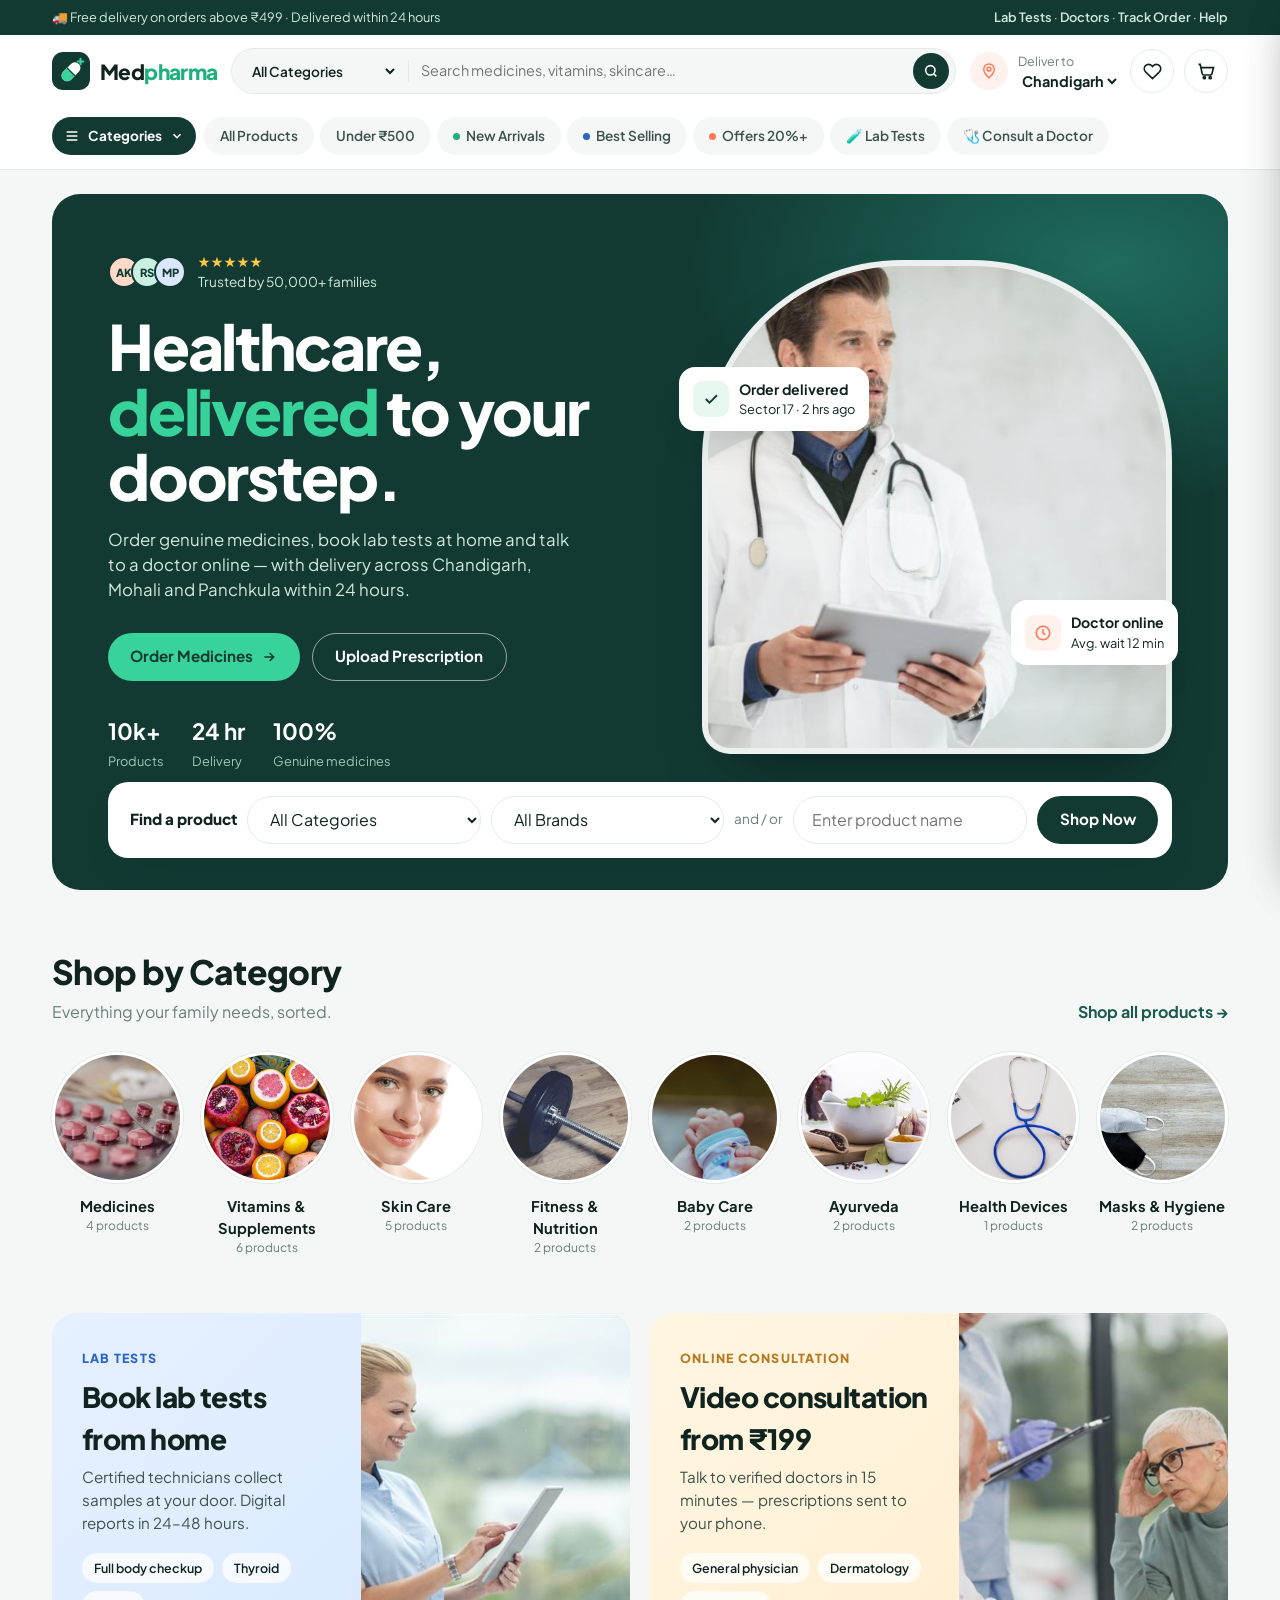
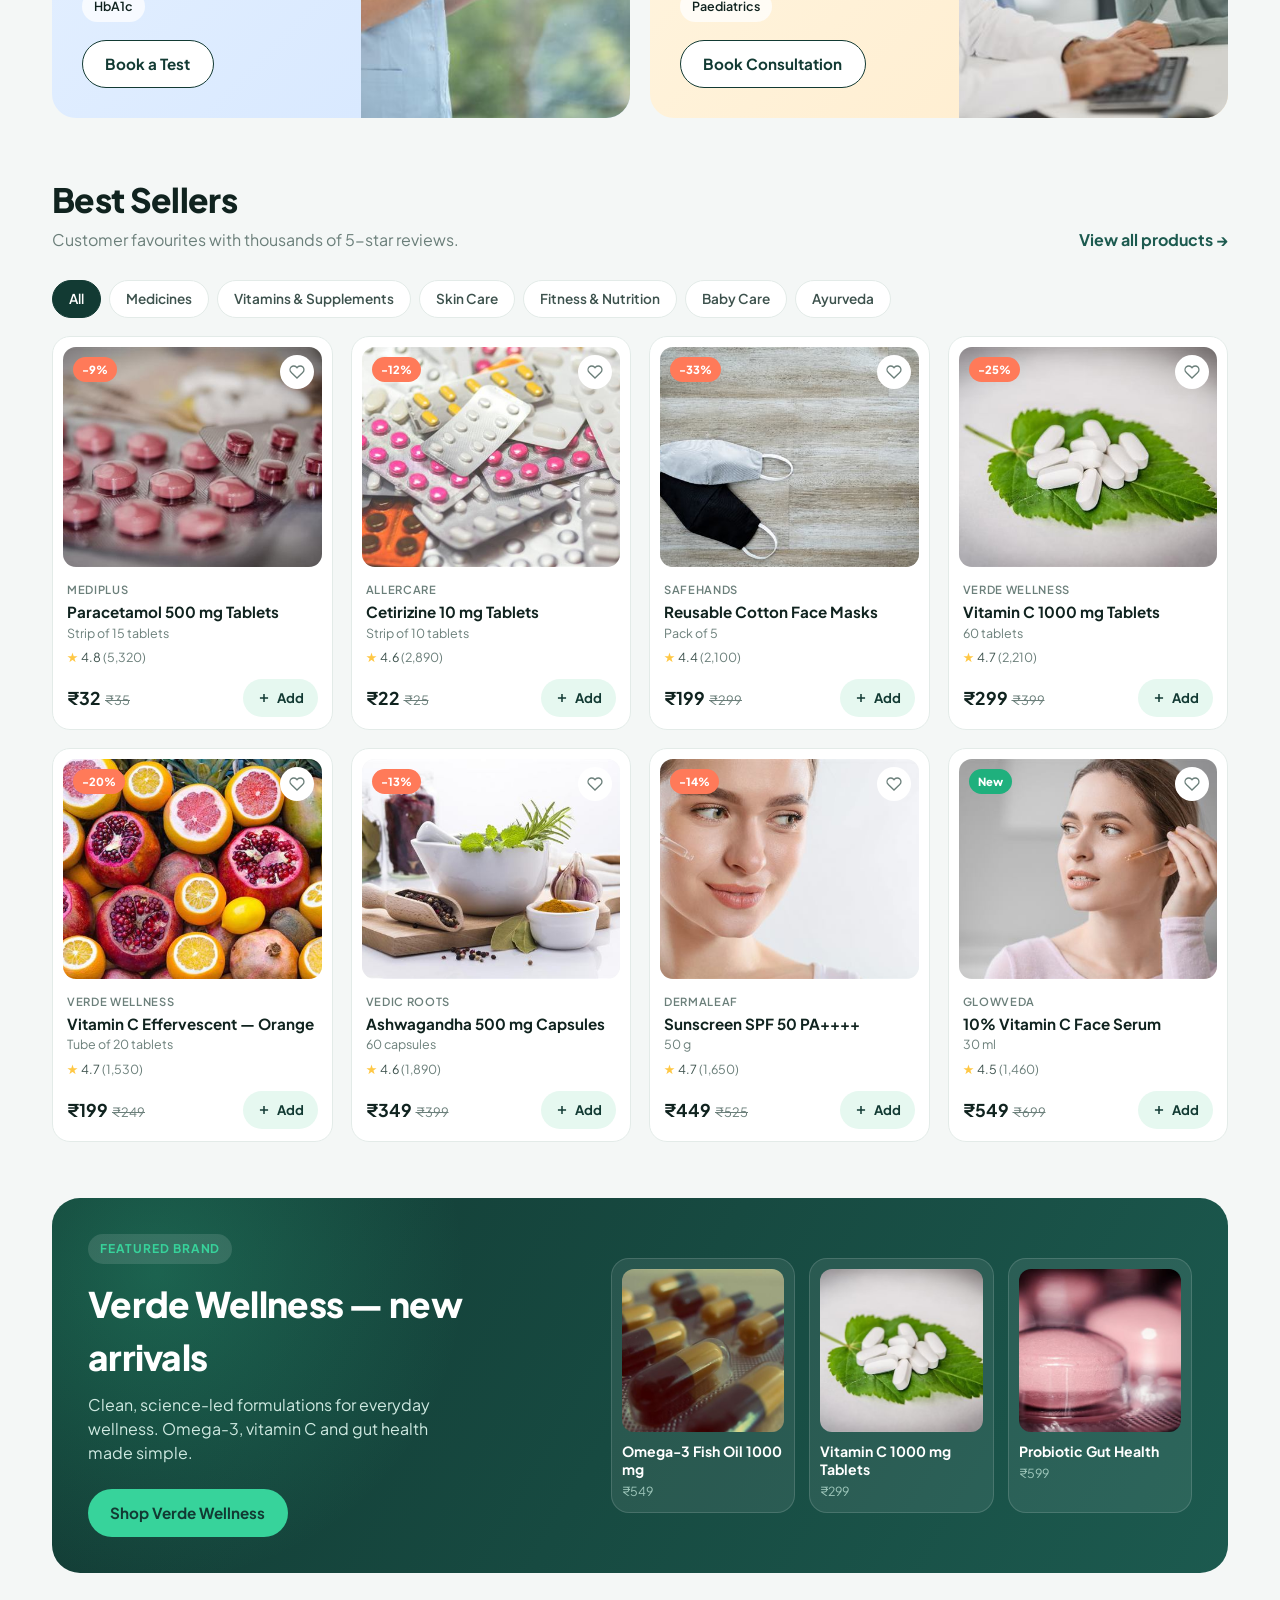
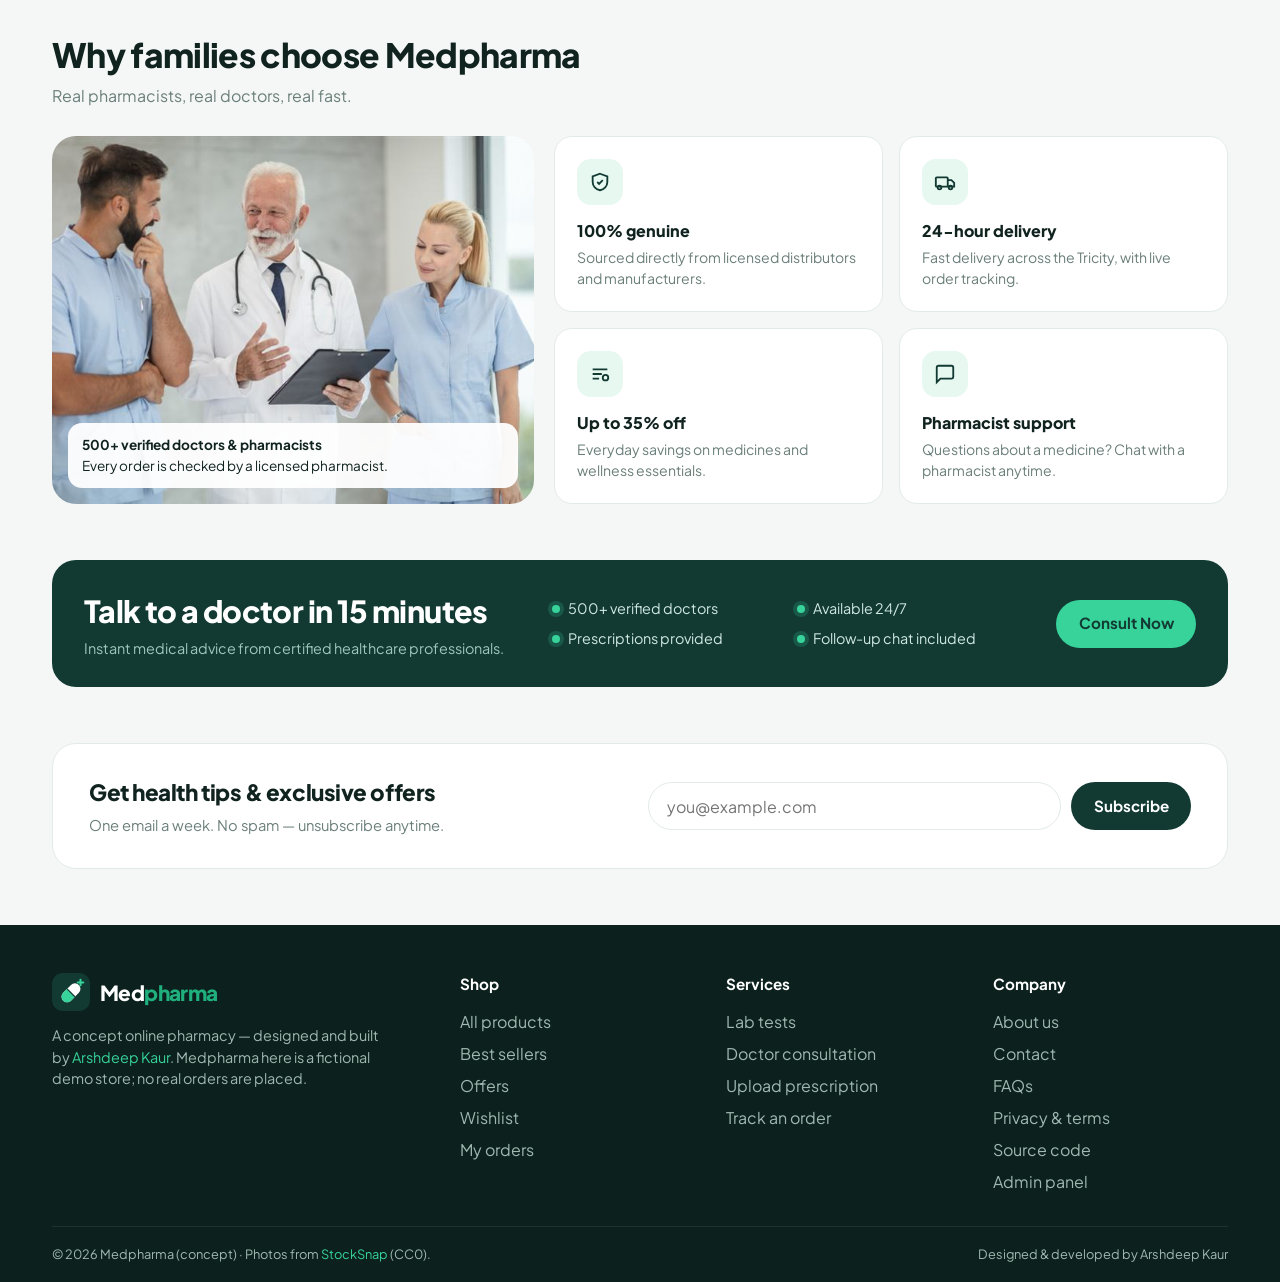
==== commit dcdf6a35: "Add Supabase backend: schema with RLS and order/booking functions, REST client, live checkout, order" ====
--- a/index.html
+++ b/index.html
@@ -223,11 +223,14 @@
 
   <div id="mp-footer"></div>
 
+  <script src="assets/config.js"></script>
   <script src="assets/data.js"></script>
+  <script src="assets/db.js"></script>
+  <script src="assets/boot.js"></script>
   <script src="assets/app.js"></script>
   <script>
     /* ---------- Home page ---------- */
-    (function () {
+    MPReady(function () {
       'use strict';
       const { CATEGORIES, PRODUCTS, cardHTML, rupee, esc } = window.MP;
       const $ = s => document.querySelector(s);
@@ -274,7 +277,7 @@
         MP.toast('Subscribed! Check your inbox for a welcome offer (demo)');
         e.target.reset();
       });
-    })();
+    });
   </script>
 </body>
 </html>
--- a/assets/styles.css
+++ b/assets/styles.css
@@ -32,6 +32,7 @@
   -webkit-font-smoothing: antialiased;
 }
 body.locked { overflow: hidden; }
+[hidden] { display: none !important; }
 h1, h2, h3, h4, p { margin: 0; }
 a { color: inherit; text-decoration: none; }
 button, input, select, textarea { font: inherit; color: inherit; }
@@ -119,7 +120,22 @@
 @media (min-width: 900px) { .mobile-search { display: none !important; } }
 @media (max-width: 380px) { .logo { font-size: 1.1rem; } .logo img { width: 34px; height: 34px; } .header-right { gap: 6px; } .icon-btn { width: 40px; height: 40px; } }
 
-.cat-nav { display: flex; gap: 8px; overflow-x: auto; padding-block: 10px 14px; scrollbar-width: none; }
+.nav-row { display: flex; align-items: center; gap: 8px; padding-block: 10px 14px; }
+.cat-nav { display: flex; gap: 8px; overflow-x: auto; scrollbar-width: none; min-width: 0; flex: 1; }
+.cat-nav.more { -webkit-mask-image: linear-gradient(to right, #000 85%, transparent); mask-image: linear-gradient(to right, #000 85%, transparent); }
+.cat-menu { position: relative; flex-shrink: 0; }
+.cat-menu-btn { height: 38px; padding: 0 14px; border-radius: 999px; background: var(--brand); color: #fff; display: inline-flex; align-items: center; gap: 8px; font-size: .85rem; font-weight: 700; }
+.cat-menu-btn:hover { background: var(--brand-2); }
+.cat-menu-btn .chev { transition: transform .2s; }
+.cat-menu-btn[aria-expanded="true"] .chev { transform: rotate(180deg); }
+.cat-menu-list { position: absolute; top: calc(100% + 8px); left: 0; z-index: 50; width: 300px; max-width: calc(100vw - 40px); background: #fff; border: 1px solid var(--line); border-radius: 16px; padding: 8px; box-shadow: 0 24px 50px -20px rgba(16,35,31,.35); animation: fadeIn .15s both; }
+.cat-menu-list a { display: flex; align-items: center; gap: 12px; padding: 8px 10px; border-radius: 10px; font-weight: 600; font-size: .9rem; }
+.cat-menu-list a:hover, .cat-menu-list a[aria-current="page"] { background: var(--mint-tint); }
+.cat-menu-list img { width: 36px; height: 36px; border-radius: 10px; object-fit: cover; flex-shrink: 0; }
+.cat-menu-list small { display: block; font-size: .75rem; color: var(--muted); font-weight: 500; }
+.cat-menu-list .all a { justify-content: center; color: var(--brand-2); border-top: 1px solid var(--line); border-radius: 0 0 10px 10px; margin-top: 4px; padding-top: 12px; }
+@media (max-width: 1220px) { .cat-nav a[href="catalog.html"] { display: none; } }   /* "View all" lives in the Categories menu */
+@media (max-width: 1320px) { .cat-nav { gap: 6px; } .cat-nav a, .cat-nav button { padding: 0 12px; font-size: .82rem; } .cat-menu-btn { padding: 0 12px; } }
 .cat-nav::-webkit-scrollbar { display: none; }
 .cat-nav a, .cat-nav button {
   flex-shrink: 0; height: 38px; padding: 0 16px; border-radius: 999px; background: var(--bg);
@@ -477,6 +493,7 @@
 .success p { color: var(--muted); margin-top: 6px; }
 .success .ref { display: inline-block; margin-top: 14px; background: var(--bg); padding: 8px 14px; border-radius: 999px; font-weight: 700; letter-spacing: .04em; }
 .note { font-size: .78rem; color: var(--muted); margin-top: 12px; text-align: center; }
+.form-err { background: #fdecec; color: var(--danger); border-radius: 10px; padding: 10px 12px; font-size: .85rem; font-weight: 600; margin-top: 14px; }
 
 /* ---------- Toast ---------- */
 .toast { position: fixed; left: 50%; bottom: 24px; z-index: 100; transform: translate(-50%, 150%); opacity: 0; background: var(--ink); color: #fff; padding: 12px 18px; border-radius: 12px; font-size: .9rem; transition: transform .3s, opacity .3s; box-shadow: var(--shadow); max-width: calc(100vw - 32px); display: flex; align-items: center; gap: 10px; }
